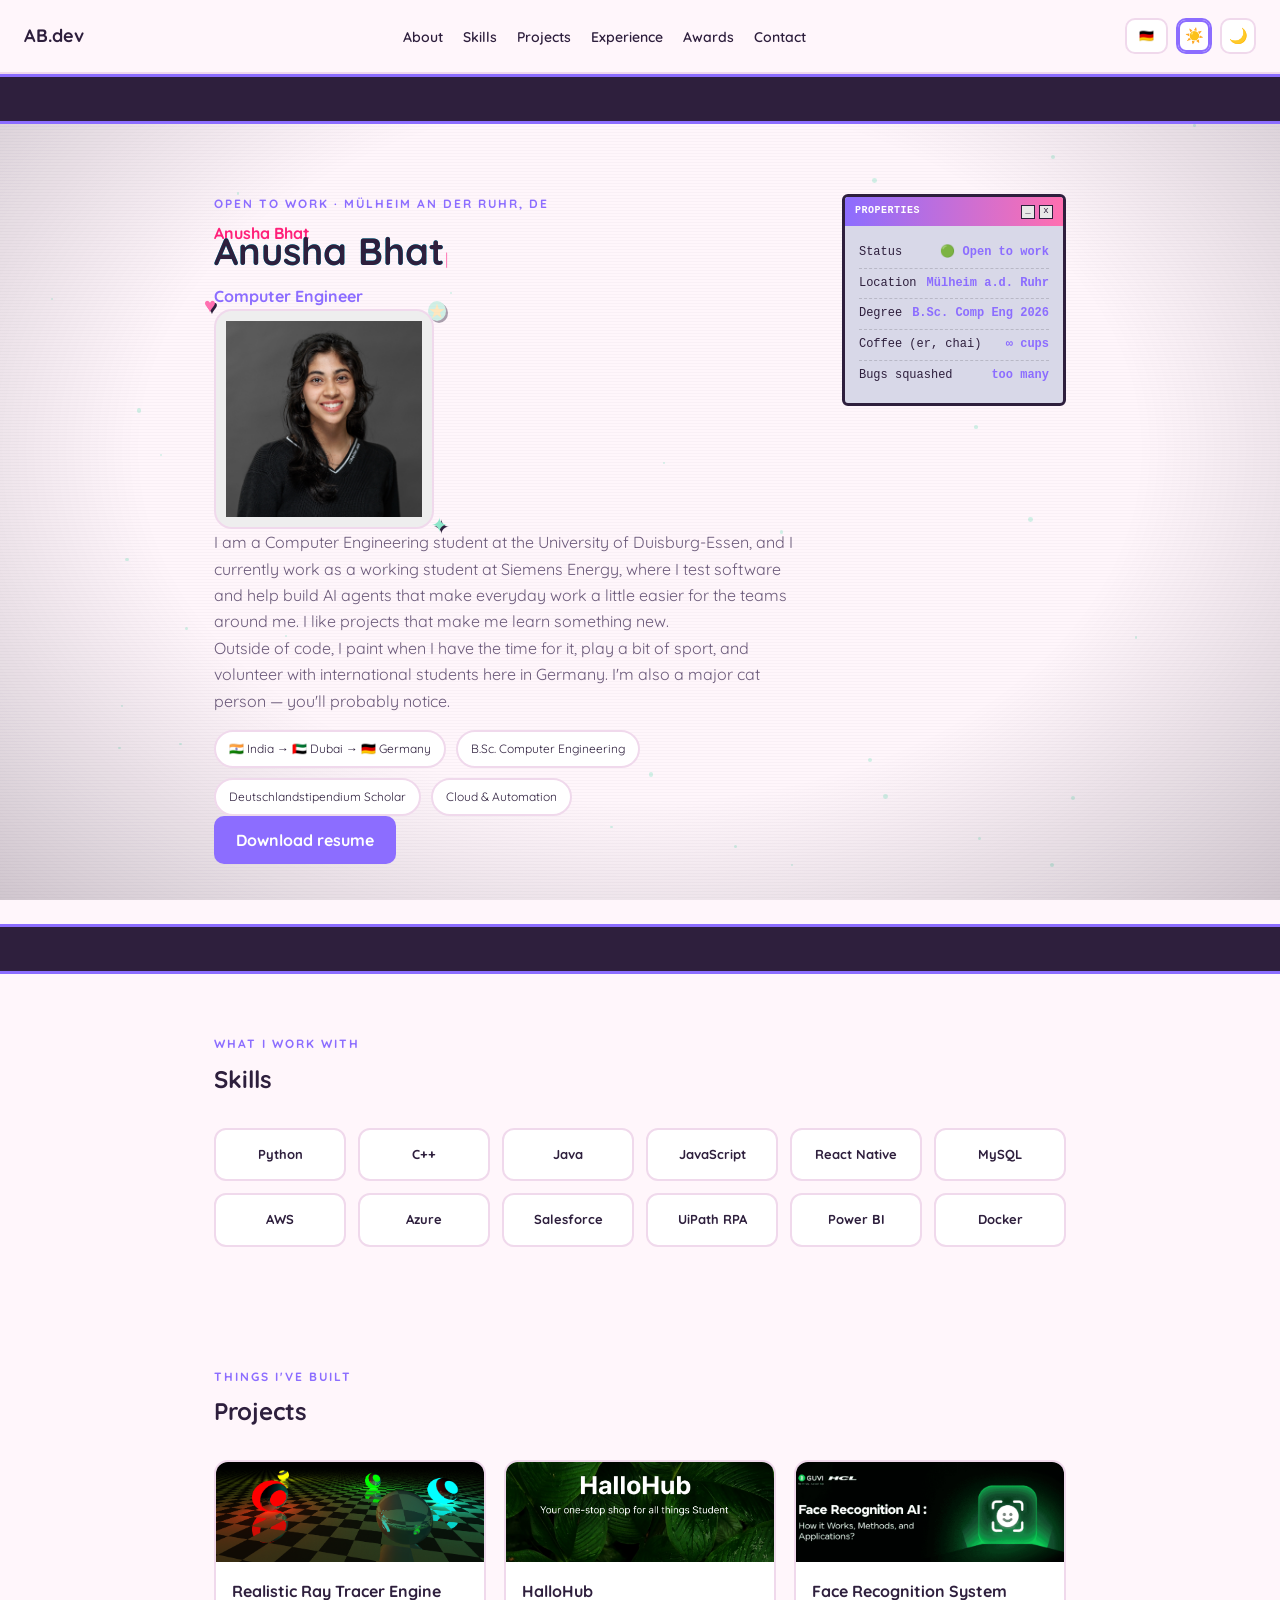
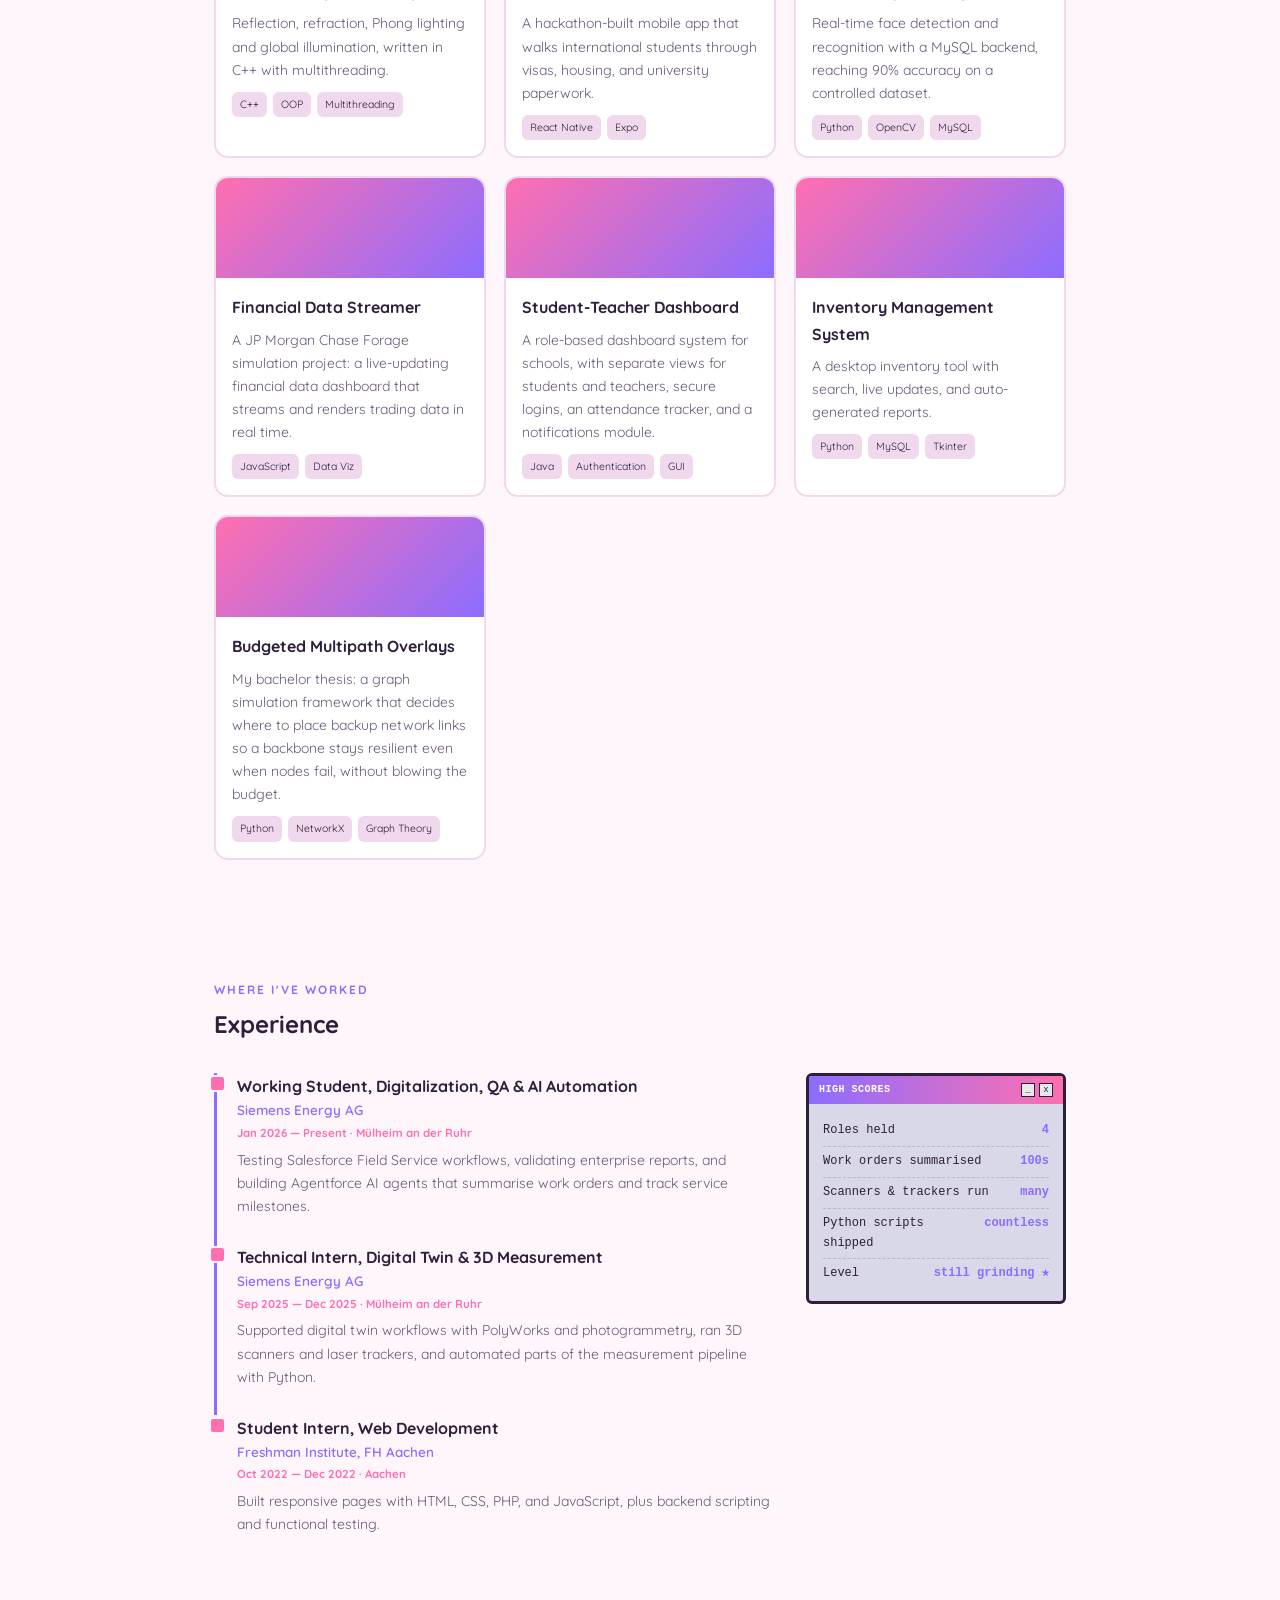
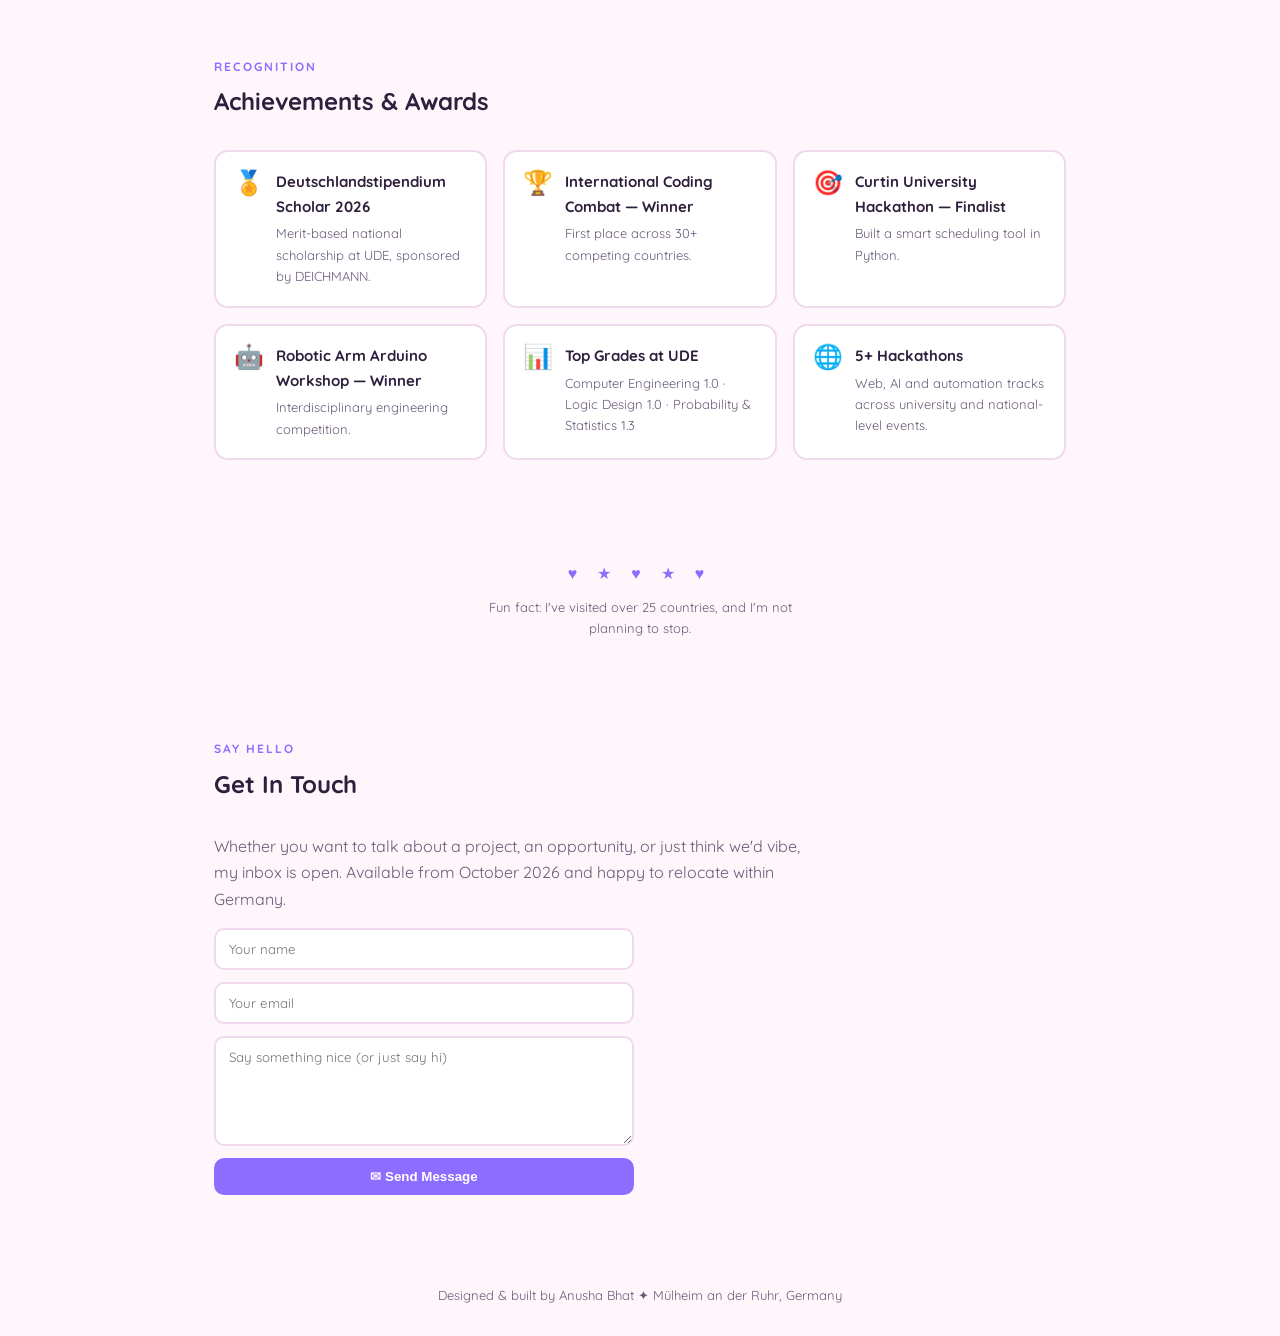
==== index.html @ a60119d1 "added motion effects" ====
<!DOCTYPE html>
<html lang="en">
<head>
<meta charset="UTF-8">
<meta name="viewport" content="width=device-width, initial-scale=1.0">
<title>Anusha Bhat — Computer Engineer</title>
<link href="https://fonts.googleapis.com/css2?family=Quicksand:wght@400;500;600;700&display=swap" rel="stylesheet">
<link rel="stylesheet" href="style.css">
</head>
<body>

<div class="stars-bg" id="starsBg" aria-hidden="true"></div>
<div class="scanlines" aria-hidden="true"></div>
<div class="crt-vignette" aria-hidden="true"></div>

<header>
  <div class="brand">AB.dev</div>
  <nav>
    <ul>
      <li><a href="#about" data-en="About" data-de="Über mich">About</a></li>
      <li><a href="#skills" data-en="Skills" data-de="Fähigkeiten">Skills</a></li>
      <li><a href="#projects" data-en="Projects" data-de="Projekte">Projects</a></li>
      <li><a href="#experience" data-en="Experience" data-de="Erfahrung">Experience</a></li>
      <li><a href="#recognition" data-en="Awards" data-de="Auszeichnungen">Awards</a></li>
      <li><a href="#contact" data-en="Contact" data-de="Kontakt">Contact</a></li>
    </ul>
  </nav>
  <div class="controls">
    <button class="icon-btn lang-btn" id="langToggle" aria-label="Switch to German" title="Switch to German">🇩🇪</button>
    <button class="icon-btn" id="lightToggle" aria-label="Light mode" title="Light mode">☀️</button>
    <button class="icon-btn" id="darkToggle" aria-label="Dark mode" title="Dark mode">🌙</button>
  </div>
</header>

<div class="marquee-wrap" aria-hidden="true">
  <div class="marquee-track">
    <span>★</span>PYTHON<span>★</span>C++<span>★</span>JAVA<span>★</span>REACT NATIVE<span>★</span>SALESFORCE AGENTFORCE<span>★</span>OPEN TO WORK OCT 2026<span>★</span>AWS<span>★</span>AZURE<span>★</span>PHP<span>★</span>MYSQL<span>★</span>DOCKER<span>★</span>UIPATH RPA<span>★</span>POWER BI<span>★</span>GRAPH THEORY<span>★</span>
    <span>★</span>PYTHON<span>★</span>C++<span>★</span>JAVA<span>★</span>REACT NATIVE<span>★</span>SALESFORCE AGENTFORCE<span>★</span>OPEN TO WORK OCT 2026<span>★</span>AWS<span>★</span>AZURE<span>★</span>PHP<span>★</span>MYSQL<span>★</span>DOCKER<span>★</span>UIPATH RPA<span>★</span>POWER BI<span>★</span>GRAPH THEORY<span>★</span>
  </div>
</div>

<section class="hero" id="about">
  <div class="about-row">
  <div>
  <div class="eyebrow" data-en="OPEN TO WORK · MÜLHEIM AN DER RUHR, DE" data-de="OFFEN FÜR ARBEIT · MÜLHEIM AN DER RUHR, DE">OPEN TO WORK · MÜLHEIM AN DER RUHR, DE</div>
  <h1 class="sparkle glitch" id="heroName" data-text=""></h1><span class="type-cursor" id="typeCursor">|</span>
  <div class="role" data-en="Computer Engineer" data-de="Informatikingenieurin">Computer Engineer</div>
  <div style="position:relative; display:inline-block;">
    <span class="pix-sprite heart" style="top:-14px; left:-10px; animation-delay:.2s;">♥</span>
    <span class="pix-sprite star" style="top:-8px; right:-12px; animation-delay:.9s;">★</span>
    <span class="pix-sprite mint" style="bottom:-6px; right:-14px; animation-delay:1.6s;">✦</span>
    <div class="photo-frame" id="photoFrame">
      <img src="images/photo.jpg" alt="Anusha Bhat" onerror="this.parentElement.textContent='[ photo goes here ]'">
    </div>
  </div>
  <p data-en="I am a Computer Engineering student at the University of Duisburg-Essen, and I currently work as a working student at Siemens Energy, where I test software and help build AI agents that make everyday work a little easier for the teams around me. I like projects that make me learn something new." data-de="Ich studiere Informatik an der Universität Duisburg-Essen und arbeite derzeit als Werkstudentin bei Siemens Energy, wo ich Software teste und KI-Agenten mitentwickle, die den Arbeitsalltag meiner Teams erleichtern. Ich mag Projekte, bei denen ich etwas Neues lerne.">
    I am a Computer Engineering student at the University of Duisburg-Essen, and I currently work
    as a working student at Siemens Energy, where I test software and help build AI agents that
    make everyday work a little easier for the teams around me. I like projects that make me learn
    something new.
  </p>
  <p data-en="Outside of code, I paint when I have the time for it, play a bit of sport, and volunteer with international students here in Germany. I'm also a major cat person — you'll probably notice." data-de="Neben dem Programmieren male ich, wenn ich Zeit dafür habe, treibe ein bisschen Sport und engagiere mich für internationale Studierende hier in Deutschland. Außerdem bin ich ein großer Katzenmensch — das wird man merken.">
    Outside of code, I paint when I have the time for it, play a bit of sport, and volunteer with
    international students here in Germany. I'm also a major cat person — you'll probably notice.
  </p>
  <div class="chip-row">
    <span class="chip">🇮🇳 India → 🇦🇪 Dubai → 🇩🇪 Germany</span>
    <span class="chip">B.Sc. Computer Engineering</span>
    <span class="chip">Deutschlandstipendium Scholar</span>
    <span class="chip">Cloud & Automation</span>
  </div>
  <a class="btn" href="resume.pdf" download data-en="Download resume" data-de="Lebenslauf herunterladen">Download resume</a>
  </div>
  <div class="win98-widget">
    <div class="win98-bar"><span class="win98-title">PROPERTIES</span><span class="win98-btns"><span>_</span><span>x</span></span></div>
    <div class="win98-widget-body">
      <div class="wrow"><span>Status</span><span class="wval">🟢 Open to work</span></div>
      <div class="wrow"><span>Location</span><span class="wval">Mülheim a.d. Ruhr</span></div>
      <div class="wrow"><span>Degree</span><span class="wval">B.Sc. Comp Eng 2026</span></div>
      <div class="wrow"><span>Coffee (er, chai)</span><span class="wval">∞ cups</span></div>
      <div class="wrow"><span>Bugs squashed</span><span class="wval">too many</span></div>
    </div>
  </div>
  </div>
</section>

<div class="marquee-wrap" aria-hidden="true">
  <div class="marquee-track" style="animation-duration:20s;">
    <span>♥</span>DUISBURG-ESSEN<span>♥</span>SIEMENS ENERGY<span>♥</span>DEUTSCHLANDSTIPENDIUM<span>♥</span>HACKATHON FINALIST x5<span>♥</span>LOVE DESIGNING<span>♥</span>WORKING ON MY NEXT PORTFOLIO<span>♥</span>VERSION 8 IN TWO MONTHS<span>♥</span>
    <span>♥</span>DUISBURG-ESSEN<span>♥</span>SIEMENS ENERGY<span>♥</span>DEUTSCHLANDSTIPENDIUM<span>♥</span>HACKATHON FINALIST x5<span>♥</span>LOVE DESIGNING<span>♥</span>WORKING ON MY NEXT PORTFOLIO<span>♥</span>VERSION 8 IN TWO MONTHS<span>♥</span>
  </div>
</div>

<section id="skills">
  <div class="section-head">
    <div class="eyebrow" data-en="WHAT I WORK WITH" data-de="WOMIT ICH ARBEITE">WHAT I WORK WITH</div>
    <h2 data-en="Skills" data-de="Fähigkeiten">Skills</h2>
  </div>
  <div class="skills-grid">
    <div class="skill-card">Python</div>
    <div class="skill-card">C++</div>
    <div class="skill-card">Java</div>
    <div class="skill-card">JavaScript</div>
    <div class="skill-card">React Native</div>
    <div class="skill-card">MySQL</div>
    <div class="skill-card">AWS</div>
    <div class="skill-card">Azure</div>
    <div class="skill-card">Salesforce</div>
    <div class="skill-card">UiPath RPA</div>
    <div class="skill-card">Power BI</div>
    <div class="skill-card">Docker</div>
  </div>
</section>

<section id="projects">
  <div class="section-head">
    <div class="eyebrow" data-en="THINGS I'VE BUILT" data-de="WAS ICH GEBAUT HABE">THINGS I'VE BUILT</div>
    <h2 data-en="Projects" data-de="Projekte">Projects</h2>
  </div>
  <div class="project-grid">

    <div class="project-card">
      <div class="project-thumb">
        <img src="images/projects/ray-tracer.jpg" alt="Realistic Ray Tracer Engine" style="width:100%;height:100%;object-fit:cover;" onerror="this.remove()">
      </div>
      <div class="project-body">
        <h3>Realistic Ray Tracer Engine</h3>
        <p data-en="Reflection, refraction, Phong lighting and global illumination, written in C++ with multithreading." data-de="Reflexion, Brechung, Phong-Beleuchtung und globale Beleuchtung, geschrieben in C++ mit Multithreading.">Reflection, refraction, Phong lighting and global illumination, written in C++ with multithreading.</p>
        <div class="tag-row"><span class="tag">C++</span><span class="tag">OOP</span><span class="tag">Multithreading</span></div>
      </div>
    </div>

    <div class="project-card">
      <div class="project-thumb">
        <img src="images/projects/hallohub.jpg" alt="HalloHub" style="width:100%;height:100%;object-fit:cover;" onerror="this.remove()">
      </div>
      <div class="project-body">
        <h3>HalloHub</h3>
        <p data-en="A hackathon-built mobile app that walks international students through visas, housing, and university paperwork." data-de="Eine auf einem Hackathon entwickelte App, die internationale Studierende durch Visum, Wohnungssuche und Uni-Papierkram führt.">A hackathon-built mobile app that walks international students through visas, housing, and university paperwork.</p>
        <div class="tag-row"><span class="tag">React Native</span><span class="tag">Expo</span></div>
      </div>
    </div>

    <div class="project-card">
      <div class="project-thumb">
        <img src="images/projects/face-recognition.jpg" alt="Face Recognition System" style="width:100%;height:100%;object-fit:cover;" onerror="this.remove()">
      </div>
      <div class="project-body">
        <h3>Face Recognition System</h3>
        <p data-en="Real-time face detection and recognition with a MySQL backend, reaching 90% accuracy on a controlled dataset." data-de="Echtzeit-Gesichtserkennung mit MySQL-Backend, die auf einem kontrollierten Datensatz 90% Genauigkeit erreicht.">Real-time face detection and recognition with a MySQL backend, reaching 90% accuracy on a controlled dataset.</p>
        <div class="tag-row"><span class="tag">Python</span><span class="tag">OpenCV</span><span class="tag">MySQL</span></div>
      </div>
    </div>

    <div class="project-card">
      <div class="project-thumb">
        <img src="images/projects/financial-data-streamer.jpg" alt="Financial Data Streamer" style="width:100%;height:100%;object-fit:cover;" onerror="this.remove()">
      </div>
      <div class="project-body">
        <h3>Financial Data Streamer</h3>
        <p data-en="A JP Morgan Chase Forage simulation project: a live-updating financial data dashboard that streams and renders trading data in real time." data-de="Ein JP-Morgan-Chase-Forage-Simulationsprojekt: ein live aktualisiertes Finanzdaten-Dashboard, das Handelsdaten in Echtzeit streamt und darstellt.">A JP Morgan Chase Forage simulation project: a live-updating financial data dashboard that streams and renders trading data in real time.</p>
        <div class="tag-row"><span class="tag">JavaScript</span><span class="tag">Data Viz</span></div>
      </div>
    </div>

    <div class="project-card">
      <div class="project-thumb">
        <img src="images/projects/student-teacher-dashboard.jpg" alt="Student-Teacher Dashboard" style="width:100%;height:100%;object-fit:cover;" onerror="this.remove()">
      </div>
      <div class="project-body">
        <h3>Student-Teacher Dashboard</h3>
        <p data-en="A role-based dashboard system for schools, with separate views for students and teachers, secure logins, an attendance tracker, and a notifications module." data-de="Ein rollenbasiertes Dashboard-System für Schulen mit getrennten Ansichten für Schüler und Lehrer, sicheren Logins, Anwesenheitsverfolgung und Benachrichtigungsmodul.">A role-based dashboard system for schools, with separate views for students and teachers, secure logins, an attendance tracker, and a notifications module.</p>
        <div class="tag-row"><span class="tag">Java</span><span class="tag">Authentication</span><span class="tag">GUI</span></div>
      </div>
    </div>

    <div class="project-card">
      <div class="project-thumb">
        <img src="images/projects/inventory-management.jpg" alt="Inventory Management System" style="width:100%;height:100%;object-fit:cover;" onerror="this.remove()">
      </div>
      <div class="project-body">
        <h3>Inventory Management System</h3>
        <p data-en="A desktop inventory tool with search, live updates, and auto-generated reports." data-de="Ein Desktop-Inventartool mit Suche, Live-Updates und automatisch generierten Berichten.">A desktop inventory tool with search, live updates, and auto-generated reports.</p>
        <div class="tag-row"><span class="tag">Python</span><span class="tag">MySQL</span><span class="tag">Tkinter</span></div>
      </div>
    </div>

    <div class="project-card">
      <div class="project-thumb">
        <img src="images/projects/multipath-overlays.jpg" alt="Budgeted Multipath Overlays" style="width:100%;height:100%;object-fit:cover;" onerror="this.remove()">
      </div>
      <div class="project-body">
        <h3>Budgeted Multipath Overlays</h3>
        <p data-en="My bachelor thesis: a graph simulation framework that decides where to place backup network links so a backbone stays resilient even when nodes fail, without blowing the budget." data-de="Meine Bachelorarbeit: ein Graph-Simulationsframework, das entscheidet, wo Backup-Netzwerkverbindungen platziert werden, damit ein Backbone auch bei Knotenausfällen belastbar bleibt, ohne das Budget zu sprengen.">My bachelor thesis: a graph simulation framework that decides where to place backup network links so a backbone stays resilient even when nodes fail, without blowing the budget.</p>
        <div class="tag-row"><span class="tag">Python</span><span class="tag">NetworkX</span><span class="tag">Graph Theory</span></div>
      </div>
    </div>

  </div>
</section>

<section id="experience">
  <div class="section-head">
    <div class="eyebrow" data-en="WHERE I'VE WORKED" data-de="WO ICH GEARBEITET HABE">WHERE I'VE WORKED</div>
    <h2 data-en="Experience" data-de="Erfahrung">Experience</h2>
  </div>
  <div class="experience-row">
  <div class="timeline">
    <div class="tl-item">
      <div class="tl-role" data-en="Working Student, Digitalization, QA & AI Automation" data-de="Werkstudentin, Digitalisierung, QA & KI-Automatisierung">Working Student, Digitalization, QA & AI Automation</div>
      <div class="tl-org">Siemens Energy AG</div>
      <span class="tl-date" data-en="Jan 2026 — Present · Mülheim an der Ruhr" data-de="Jan 2026 — heute · Mülheim an der Ruhr">Jan 2026 — Present · Mülheim an der Ruhr</span>
      <p class="tl-desc" data-en="Testing Salesforce Field Service workflows, validating enterprise reports, and building Agentforce AI agents that summarise work orders and track service milestones." data-de="Testen von Salesforce-Field-Service-Workflows, Prüfen von Unternehmensberichten und Entwicklung von Agentforce-KI-Agenten, die Arbeitsaufträge zusammenfassen und Servicemeilensteine verfolgen.">Testing Salesforce Field Service workflows, validating enterprise reports, and building Agentforce AI agents that summarise work orders and track service milestones.</p>
    </div>
    <div class="tl-item">
      <div class="tl-role" data-en="Technical Intern, Digital Twin & 3D Measurement" data-de="Technische Praktikantin, Digital Twin & 3D-Messtechnik">Technical Intern, Digital Twin & 3D Measurement</div>
      <div class="tl-org">Siemens Energy AG</div>
      <span class="tl-date" data-en="Sep 2025 — Dec 2025 · Mülheim an der Ruhr" data-de="Sep 2025 — Dez 2025 · Mülheim an der Ruhr">Sep 2025 — Dec 2025 · Mülheim an der Ruhr</span>
      <p class="tl-desc" data-en="Supported digital twin workflows with PolyWorks and photogrammetry, ran 3D scanners and laser trackers, and automated parts of the measurement pipeline with Python." data-de="Unterstützung von Digital-Twin-Workflows mit PolyWorks und Photogrammetrie, Bedienung von 3D-Scannern und Lasertrackern und Automatisierung von Teilen der Messpipeline mit Python.">Supported digital twin workflows with PolyWorks and photogrammetry, ran 3D scanners and laser trackers, and automated parts of the measurement pipeline with Python.</p>
    </div>
    <div class="tl-item">
      <div class="tl-role" data-en="Student Intern, Web Development" data-de="Praktikantin, Webentwicklung">Student Intern, Web Development</div>
      <div class="tl-org">Freshman Institute, FH Aachen</div>
      <span class="tl-date" data-en="Oct 2022 — Dec 2022 · Aachen" data-de="Okt 2022 — Dez 2022 · Aachen">Oct 2022 — Dec 2022 · Aachen</span>
      <p class="tl-desc" data-en="Built responsive pages with HTML, CSS, PHP, and JavaScript, plus backend scripting and functional testing." data-de="Responsive Seiten mit HTML, CSS, PHP und JavaScript gebaut, dazu Backend-Skripting und funktionale Tests.">Built responsive pages with HTML, CSS, PHP, and JavaScript, plus backend scripting and functional testing.</p>
    </div>
  </div>
  <div class="win98-widget">
    <div class="win98-bar"><span class="win98-title">HIGH SCORES</span><span class="win98-btns"><span>_</span><span>x</span></span></div>
    <div class="win98-widget-body">
      <div class="wrow"><span>Roles held</span><span class="wval">4</span></div>
      <div class="wrow"><span>Work orders summarised</span><span class="wval">100s</span></div>
      <div class="wrow"><span>Scanners &amp; trackers run</span><span class="wval">many</span></div>
      <div class="wrow"><span>Python scripts shipped</span><span class="wval">countless</span></div>
      <div class="wrow"><span>Level</span><span class="wval">still grinding ★</span></div>
    </div>
  </div>
  </div>
</section>

<section id="recognition">
  <div class="section-head">
    <div class="eyebrow" data-en="RECOGNITION" data-de="AUSZEICHNUNGEN">RECOGNITION</div>
    <h2 data-en="Achievements &amp; Awards" data-de="Erfolge &amp; Auszeichnungen">Achievements &amp; Awards</h2>
  </div>
  <div class="awards-grid">
    <div class="award-card">
      <div class="award-icon">🏅</div>
      <div>
        <div class="award-title" data-en="Deutschlandstipendium Scholar 2026" data-de="Deutschlandstipendium-Stipendiatin 2026">Deutschlandstipendium Scholar 2026</div>
        <div class="award-desc" data-en="Merit-based national scholarship at UDE, sponsored by DEICHMANN." data-de="Leistungsstipendium an der UDE, gefördert von DEICHMANN.">Merit-based national scholarship at UDE, sponsored by DEICHMANN.</div>
      </div>
    </div>
    <div class="award-card">
      <div class="award-icon">🏆</div>
      <div>
        <div class="award-title" data-en="International Coding Combat — Winner" data-de="International Coding Combat — Siegerin">International Coding Combat — Winner</div>
        <div class="award-desc" data-en="First place across 30+ competing countries." data-de="Erster Platz unter mehr als 30 teilnehmenden Ländern.">First place across 30+ competing countries.</div>
      </div>
    </div>
    <div class="award-card">
      <div class="award-icon">🎯</div>
      <div>
        <div class="award-title" data-en="Curtin University Hackathon — Finalist" data-de="Curtin University Hackathon — Finalistin">Curtin University Hackathon — Finalist</div>
        <div class="award-desc" data-en="Built a smart scheduling tool in Python." data-de="Ein intelligentes Terminplanungstool in Python entwickelt.">Built a smart scheduling tool in Python.</div>
      </div>
    </div>
    <div class="award-card">
      <div class="award-icon">🤖</div>
      <div>
        <div class="award-title" data-en="Robotic Arm Arduino Workshop — Winner" data-de="Robotic-Arm-Arduino-Workshop — Siegerin">Robotic Arm Arduino Workshop — Winner</div>
        <div class="award-desc" data-en="Interdisciplinary engineering competition." data-de="Interdisziplinärer Ingenieurwettbewerb.">Interdisciplinary engineering competition.</div>
      </div>
    </div>
    <div class="award-card">
      <div class="award-icon">📊</div>
      <div>
        <div class="award-title" data-en="Top Grades at UDE" data-de="Bestnoten an der UDE">Top Grades at UDE</div>
        <div class="award-desc" data-en="Computer Engineering 1.0 · Logic Design 1.0 · Probability &amp; Statistics 1.3" data-de="Technische Informatik 1,0 · Logik-Design 1,0 · Wahrscheinlichkeit &amp; Statistik 1,3">Computer Engineering 1.0 · Logic Design 1.0 · Probability &amp; Statistics 1.3</div>
      </div>
    </div>
    <div class="award-card">
      <div class="award-icon">🌐</div>
      <div>
        <div class="award-title" data-en="5+ Hackathons" data-de="5+ Hackathons">5+ Hackathons</div>
        <div class="award-desc" data-en="Web, AI and automation tracks across university and national-level events." data-de="Web-, KI- und Automatisierungs-Tracks bei Uni- und landesweiten Events.">Web, AI and automation tracks across university and national-level events.</div>
      </div>
    </div>
  </div>
</section>

<div class="fun-fact-row">
  <div class="stars-line">♥ ★ ♥ ★ ♥</div>
  <p data-en="Fun fact: I've visited over 25 countries, and I'm not planning to stop." data-de="Übrigens: Ich habe schon über 25 Länder besucht, und das ist noch nicht das Ende.">Fun fact: I've visited over 25 countries, and I'm not planning to stop.</p>
</div>

<section id="contact">
  <div class="section-head">
    <div class="eyebrow" data-en="SAY HELLO" data-de="SAG HALLO">SAY HELLO</div>
    <h2 data-en="Get In Touch" data-de="Kontaktiere mich">Get In Touch</h2>
  </div>
  <p style="color:var(--text-soft); margin-bottom:16px; max-width:60ch;" data-en="Whether you want to talk about a project, an opportunity, or just think we'd vibe, my inbox is open. Available from October 2026 and happy to relocate within Germany." data-de="Ob du über ein Projekt, eine Möglichkeit sprechen willst, oder einfach denkst, wir würden gut zusammenpassen, mein Postfach steht offen. Verfügbar ab Oktober 2026 und gerne umzugsbereit innerhalb Deutschlands.">
    Whether you want to talk about a project, an opportunity, or just think we'd vibe, my inbox is open.
    Available from October 2026 and happy to relocate within Germany.
  </p>
  <form action="https://formspree.io/f/maqgaqjp" method="POST">
    <input type="text" name="name" id="nameInput" placeholder="Your name" required>
    <input type="email" name="email" id="emailInput" placeholder="Your email" required>
    <textarea name="message" id="messageInput" placeholder="Say something nice (or just say hi)" required></textarea>
    <button class="btn" type="submit" style="border:none; cursor:pointer;" data-en="✉ Send Message" data-de="✉ Nachricht senden">✉ Send Message</button>
  </form>
</section>

<footer data-en="Designed &amp; built by Anusha Bhat ✦ Mülheim an der Ruhr, Germany" data-de="Gestaltet &amp; entwickelt von Anusha Bhat ✦ Mülheim an der Ruhr, Deutschland">Designed &amp; built by Anusha Bhat ✦ Mülheim an der Ruhr, Germany</footer>

<script src="script.js"></script>
</body>
</html>
---- style.css ----
:root{
  --bg:#fff6fb;
  --card:#ffffff;
  --ink:#2e1f3d;
  --text-soft:#6b5a7a;
  --accent:#ff6fb0;
  --accent2:#8c6dff;
  --border:#f0d9ec;
}
[data-theme="dark"]{
  --bg:#1b1230;
  --card:#241a3a;
  --ink:#f4ecff;
  --text-soft:#c9b8e0;
  --accent:#ff6fb0;
  --accent2:#c9aeff;
  --border:#3a2a55;
}
*{margin:0;padding:0;box-sizing:border-box;}
html{ scroll-behavior:smooth; }
body{
  font-family:'Quicksand', Arial, sans-serif;
  background:var(--bg);
  color:var(--ink);
  line-height:1.65;
  transition:background .25s ease, color .25s ease;
}
header{
  position:sticky; top:0; background:var(--bg);
  padding:18px 24px;
  border-bottom:2px solid var(--border);
  display:flex;
  justify-content:space-between;
  align-items:center;
  z-index:10;
}
.brand{ font-weight:700; font-size:18px; }
nav ul{ display:flex; gap:20px; list-style:none; }
nav a{ color:var(--ink); text-decoration:none; font-weight:600; font-size:14px; }
nav a:hover{ color:var(--accent2); }

.controls{ display:flex; gap:8px; }
.icon-btn{
  width:36px; height:36px; border-radius:10px; border:2px solid var(--border);
  background:var(--card); cursor:pointer; display:flex; align-items:center; justify-content:center;
  font-size:15px;
}
.icon-btn.active{ border-color:var(--accent2); box-shadow:0 0 0 2px var(--accent2) inset; }
.lang-btn{ width:auto; padding:0 12px; font-weight:700; font-size:12px; }

section{ max-width:900px; margin:0 auto; padding:60px 24px; }
.section-head{ margin-bottom:28px; }
.section-head h2{ font-size:24px; }
.eyebrow{ font-size:12px; letter-spacing:2px; color:var(--accent2); font-weight:700; margin-bottom:6px; }

.hero{ padding-top:70px; display:flex; flex-direction:column; align-items:flex-start; gap:16px; }
.hero h1{ font-size:38px; }
.hero .role{ color:var(--accent2); font-weight:700; }
.hero p{ max-width:60ch; color:var(--text-soft); font-size:16px; }

.photo-frame{
  width:220px; height:220px; border-radius:18px;
  border:2px solid var(--border); overflow:hidden;
  background:#eee;
  display:flex; align-items:center; justify-content:center;
  font-size:13px; color:#888; text-align:center; padding:10px;
}
.photo-frame img{ width:100%; height:100%; object-fit:cover; }

.btn{
  display:inline-block; padding:11px 22px; background:var(--accent2); color:#fff;
  border-radius:10px; font-weight:700; text-decoration:none;
}
.btn:hover{ background:var(--accent); }

.chip-row{ display:flex; flex-wrap:wrap; gap:10px; margin-top:16px; }
.chip{ font-size:12px; padding:7px 13px; border-radius:20px; border:2px solid var(--border); background:var(--card); }

.skills-grid{ display:grid; grid-template-columns:repeat(auto-fit,minmax(120px,1fr)); gap:12px; }
.skill-card{
  background:var(--card); border:2px solid var(--border); border-radius:12px;
  padding:14px; text-align:center; font-weight:700; font-size:13px;
}

.project-grid{ display:grid; grid-template-columns:repeat(auto-fit,minmax(260px,1fr)); gap:18px; }
.project-card{
  background:var(--card); border:2px solid var(--border); border-radius:14px; overflow:hidden;
}
.project-thumb{ height:100px; background:linear-gradient(135deg,var(--accent),var(--accent2)); }
.project-body{ padding:16px; }
.project-body h3{ font-size:16px; margin-bottom:8px; }
.project-body p{ font-size:14px; color:var(--text-soft); margin-bottom:10px; }
.tag-row{ display:flex; flex-wrap:wrap; gap:6px; }
.tag{ font-size:10.5px; padding:4px 8px; border-radius:6px; background:var(--border); }

.timeline{ max-width:70ch; }
.tl-item{ padding-bottom:26px; border-left:3px solid var(--accent2); padding-left:20px; position:relative; }
.tl-item:last-child{ border-left:3px solid transparent; padding-bottom:0; }
.tl-item::before{
  content:""; position:absolute; left:-8px; top:2px; width:13px; height:13px;
  background:var(--accent); border-radius:4px; border:2px solid var(--bg);
}
.tl-role{ font-weight:700; }
.tl-org{ color:var(--accent2); font-weight:600; font-size:13.5px; }
.tl-date{ font-size:11.5px; color:var(--accent); font-weight:700; margin:2px 0 6px; display:block; }
.tl-desc{ color:var(--text-soft); font-size:14px; }

form{ display:flex; flex-direction:column; gap:12px; max-width:420px; }
input, textarea{
  font-family:'Quicksand'; padding:11px 13px; border-radius:10px; border:2px solid var(--border);
  background:var(--card); color:var(--ink);
}
textarea{ min-height:110px; resize:vertical; }

footer{ text-align:center; padding:30px; color:var(--text-soft); font-size:13px; }

.awards-grid{ display:grid; grid-template-columns:repeat(auto-fit,minmax(250px,1fr)); gap:16px; }
.award-card{
  background:var(--card); border:2px solid var(--border); border-radius:14px; padding:18px;
  display:flex; gap:12px; align-items:flex-start;
}
.award-icon{ font-size:24px; line-height:1; }
.award-title{ font-weight:700; font-size:15px; margin-bottom:4px; }
.award-desc{ font-size:13px; color:var(--text-soft); }

/* marquee ticker */
.marquee-wrap{
  background:var(--ink); border-top:3px solid var(--accent2); border-bottom:3px solid var(--accent2);
  overflow:hidden; white-space:nowrap; padding:9px 0;
}
.marquee-track{
  display:inline-block; padding-left:100%;
  animation:marquee 24s linear infinite;
  font-weight:700; font-size:13px; letter-spacing:1px; color:#8be6c9;
}
.marquee-track span{ color:#ffd166; margin:0 10px; }
@keyframes marquee{ 0%{ transform:translateX(0);} 100%{ transform:translateX(-100%);} }

/* Win98-style widget for stats */
.win98-widget{
  background:#d8d8e8; border:3px solid var(--ink); border-radius:6px;
  overflow:hidden; font-family:monospace; width:100%; max-width:260px; flex-shrink:0;
}
[data-theme="dark"] .win98-widget{ background:#2a2140; }
.win98-bar{
  display:flex; align-items:center; justify-content:space-between; gap:10px;
  background:linear-gradient(90deg, var(--accent2), var(--accent));
  padding:6px 10px;
}
.win98-bar .win98-title{ font-size:10px; color:#fff; font-weight:700; letter-spacing:.5px; }
.win98-bar .win98-btns{ display:flex; gap:4px; }
.win98-bar .win98-btns span{
  width:14px; height:14px; background:#e8e8e8; border:1px solid var(--ink);
  font-size:9px; display:flex; align-items:center; justify-content:center;
}
.win98-widget-body{ padding:12px 14px; font-size:12px; color:var(--ink); }
[data-theme="dark"] .win98-widget-body{ color:#f4ecff; }
.win98-widget-body .wrow{ display:flex; justify-content:space-between; gap:10px; padding:5px 0; border-bottom:1px dashed rgba(0,0,0,.15); }
[data-theme="dark"] .win98-widget-body .wrow{ border-bottom:1px dashed rgba(255,255,255,.15); }
.win98-widget-body .wrow:last-child{ border-bottom:none; }
.win98-widget-body .wval{ font-weight:700; color:var(--accent2); }
[data-theme="dark"] .win98-widget-body .wval{ color:#ff9fce; }

.about-row, .experience-row{ display:grid; grid-template-columns:1fr auto; gap:30px; align-items:start; }
@media (max-width:800px){ .about-row, .experience-row{ grid-template-columns:1fr; } .win98-widget{ max-width:none; } }

/* fun-fact strip */
.fun-fact-row{ display:flex; flex-direction:column; align-items:center; gap:10px; padding:40px 24px; text-align:center; }
.fun-fact-row .stars-line{ font-size:16px; letter-spacing:8px; color:var(--accent2); }
.fun-fact-row p{ font-size:13px; color:var(--text-soft); max-width:44ch; }

/* ambient background layer */
.stars-bg{ position:fixed; inset:0; z-index:-2; pointer-events:none; overflow:hidden; }
.star{ position:absolute; border-radius:50%; background:#8be6c9; opacity:.4; animation:twinkle 3.4s ease-in-out infinite; }
[data-theme="dark"] .star{ background:#f4ecff; }
@keyframes twinkle{ 0%,100%{ opacity:.12; transform:scale(.7);} 50%{ opacity:.6; transform:scale(1.2);} }

.scanlines{
  position:fixed; inset:0; z-index:-1; pointer-events:none; opacity:.5; mix-blend-mode:multiply;
  background:repeating-linear-gradient(to bottom, rgba(46,31,61,0.05) 0px, rgba(46,31,61,0.05) 1px, transparent 1px, transparent 3px);
}
[data-theme="dark"] .scanlines{ background:repeating-linear-gradient(to bottom, rgba(244,236,255,0.05) 0px, rgba(244,236,255,0.05) 1px, transparent 1px, transparent 3px); mix-blend-mode:overlay; }

.crt-vignette{
  position:fixed; inset:0; z-index:-1; pointer-events:none;
  background:radial-gradient(ellipse at center, transparent 55%, rgba(20,10,30,.2) 100%);
  mix-blend-mode:multiply;
}

/* motion layer */
.type-cursor{ color:var(--accent); animation:cursor-blink 1s steps(1) infinite; }
@keyframes cursor-blink{ 50%{ opacity:0; } }

.sparkle{ position:relative; }
.sparkle::before{
  content:"✦"; position:absolute; top:-14px; right:-20px; font-size:16px; color:#8be6c9;
  animation:sparkle-spin 2.4s linear infinite;
}
@keyframes sparkle-spin{ 0%{ transform:rotate(0deg) scale(1);} 50%{ transform:rotate(180deg) scale(1.3);} 100%{ transform:rotate(360deg) scale(1);} }

.glitch{ position:relative; display:inline-block; }
.glitch::before, .glitch::after{
  content:attr(data-text); position:absolute; left:0; top:0; width:100%; height:100%; overflow:hidden;
}
.glitch::before{ color:#ff2079; z-index:-1; animation:glitch-a 3.2s infinite linear alternate-reverse; }
.glitch::after{ color:#00e8ff; z-index:-1; animation:glitch-b 2.6s infinite linear alternate-reverse; }
@keyframes glitch-a{
  0%{ clip-path:inset(0 0 85% 0); transform:translate(-3px,-1px);} 40%{ clip-path:inset(20% 0 60% 0); transform:translate(-2px,2px);}
  80%{ clip-path:inset(10% 0 70% 0); transform:translate(-3px,1px);} 100%{ clip-path:inset(45% 0 40% 0); transform:translate(3px,-1px);}
}
@keyframes glitch-b{
  0%{ clip-path:inset(70% 0 5% 0); transform:translate(3px,1px);} 50%{ clip-path:inset(40% 0 30% 0); transform:translate(2px,2px);}
  100%{ clip-path:inset(55% 0 25% 0); transform:translate(3px,-1px);}
}

.photo-frame{ transform-style:preserve-3d; will-change:transform; transition:transform .35s cubic-bezier(.34,1.56,.64,1); }

.pix-sprite{
  position:absolute; font-size:20px; line-height:1; pointer-events:none;
  filter:drop-shadow(2px 2px 0 var(--ink));
  animation:pix-float 3.6s ease-in-out infinite;
}
.pix-sprite.heart{ color:var(--accent); }
.pix-sprite.star{ color:#ffd166; }
.pix-sprite.mint{ color:#8be6c9; }
@keyframes pix-float{ 0%,100%{ transform:translateY(0) rotate(0deg);} 50%{ transform:translateY(-10px) rotate(8deg);} }
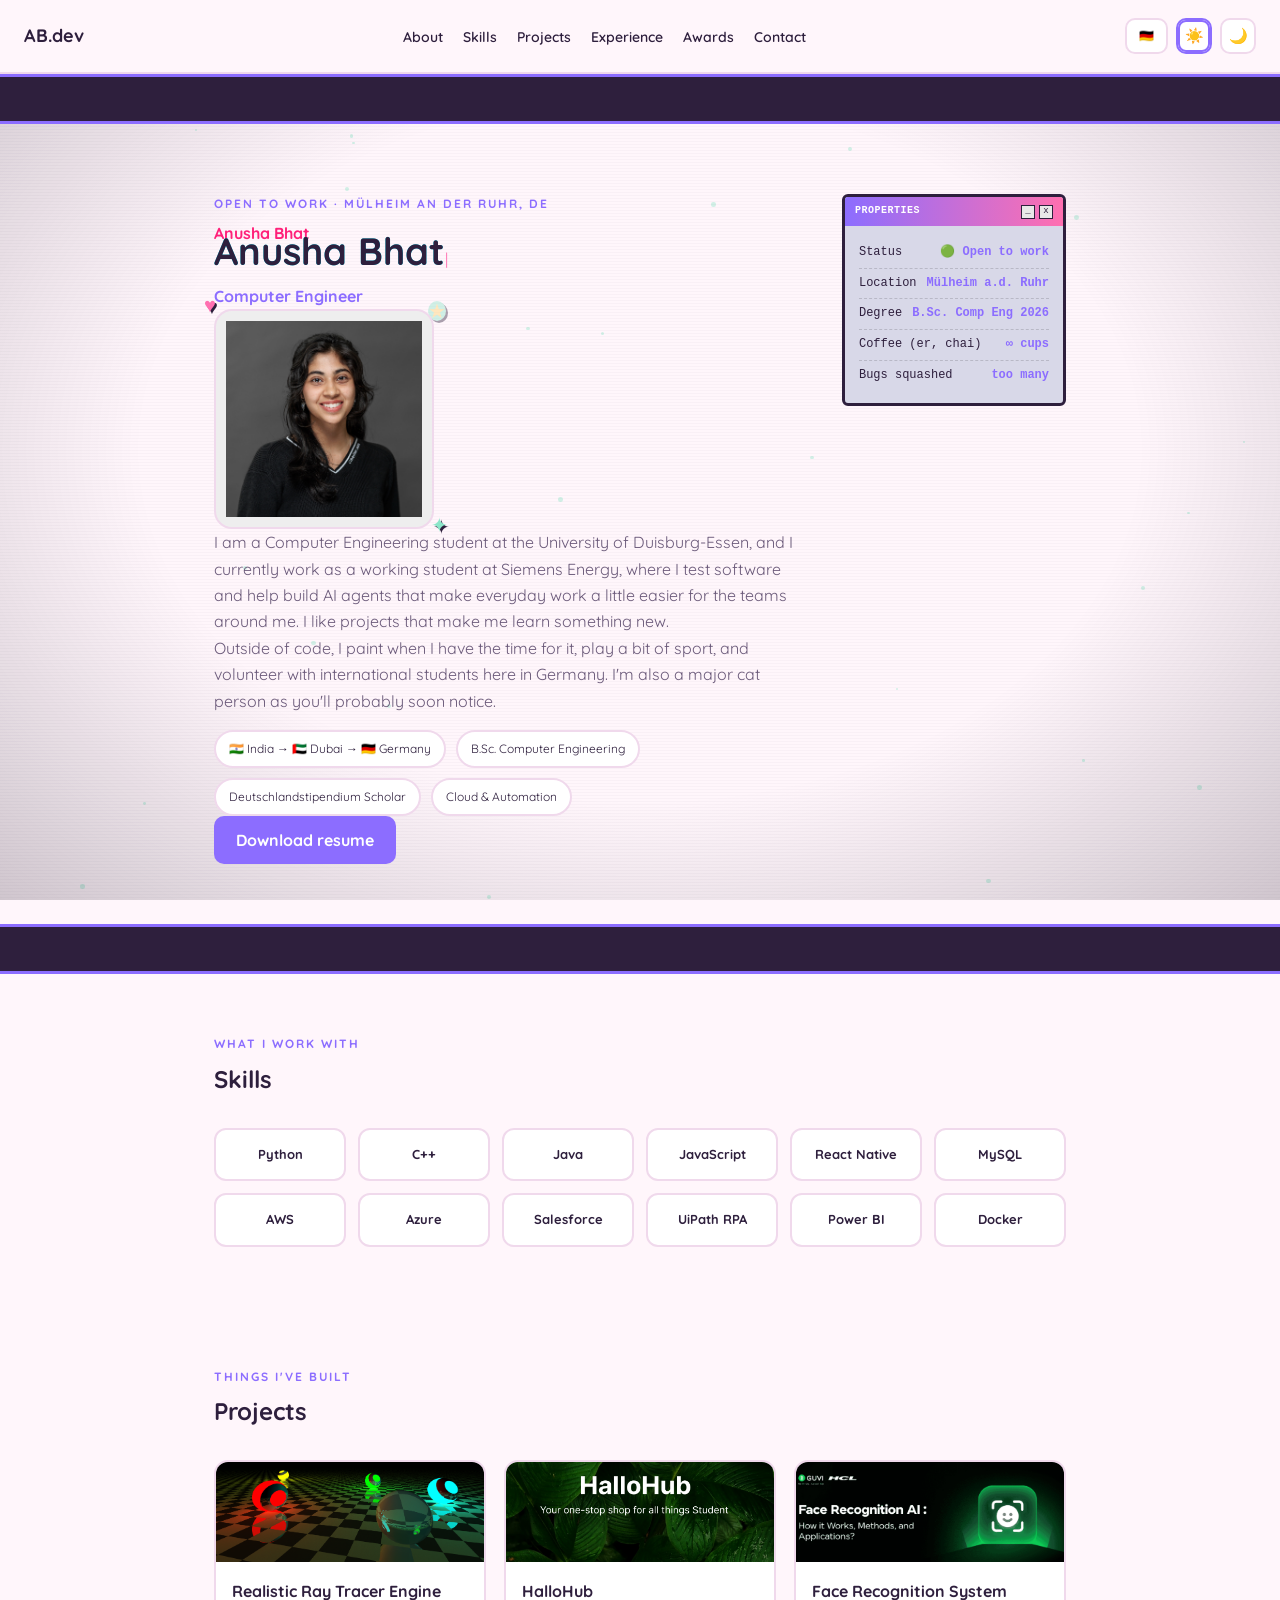
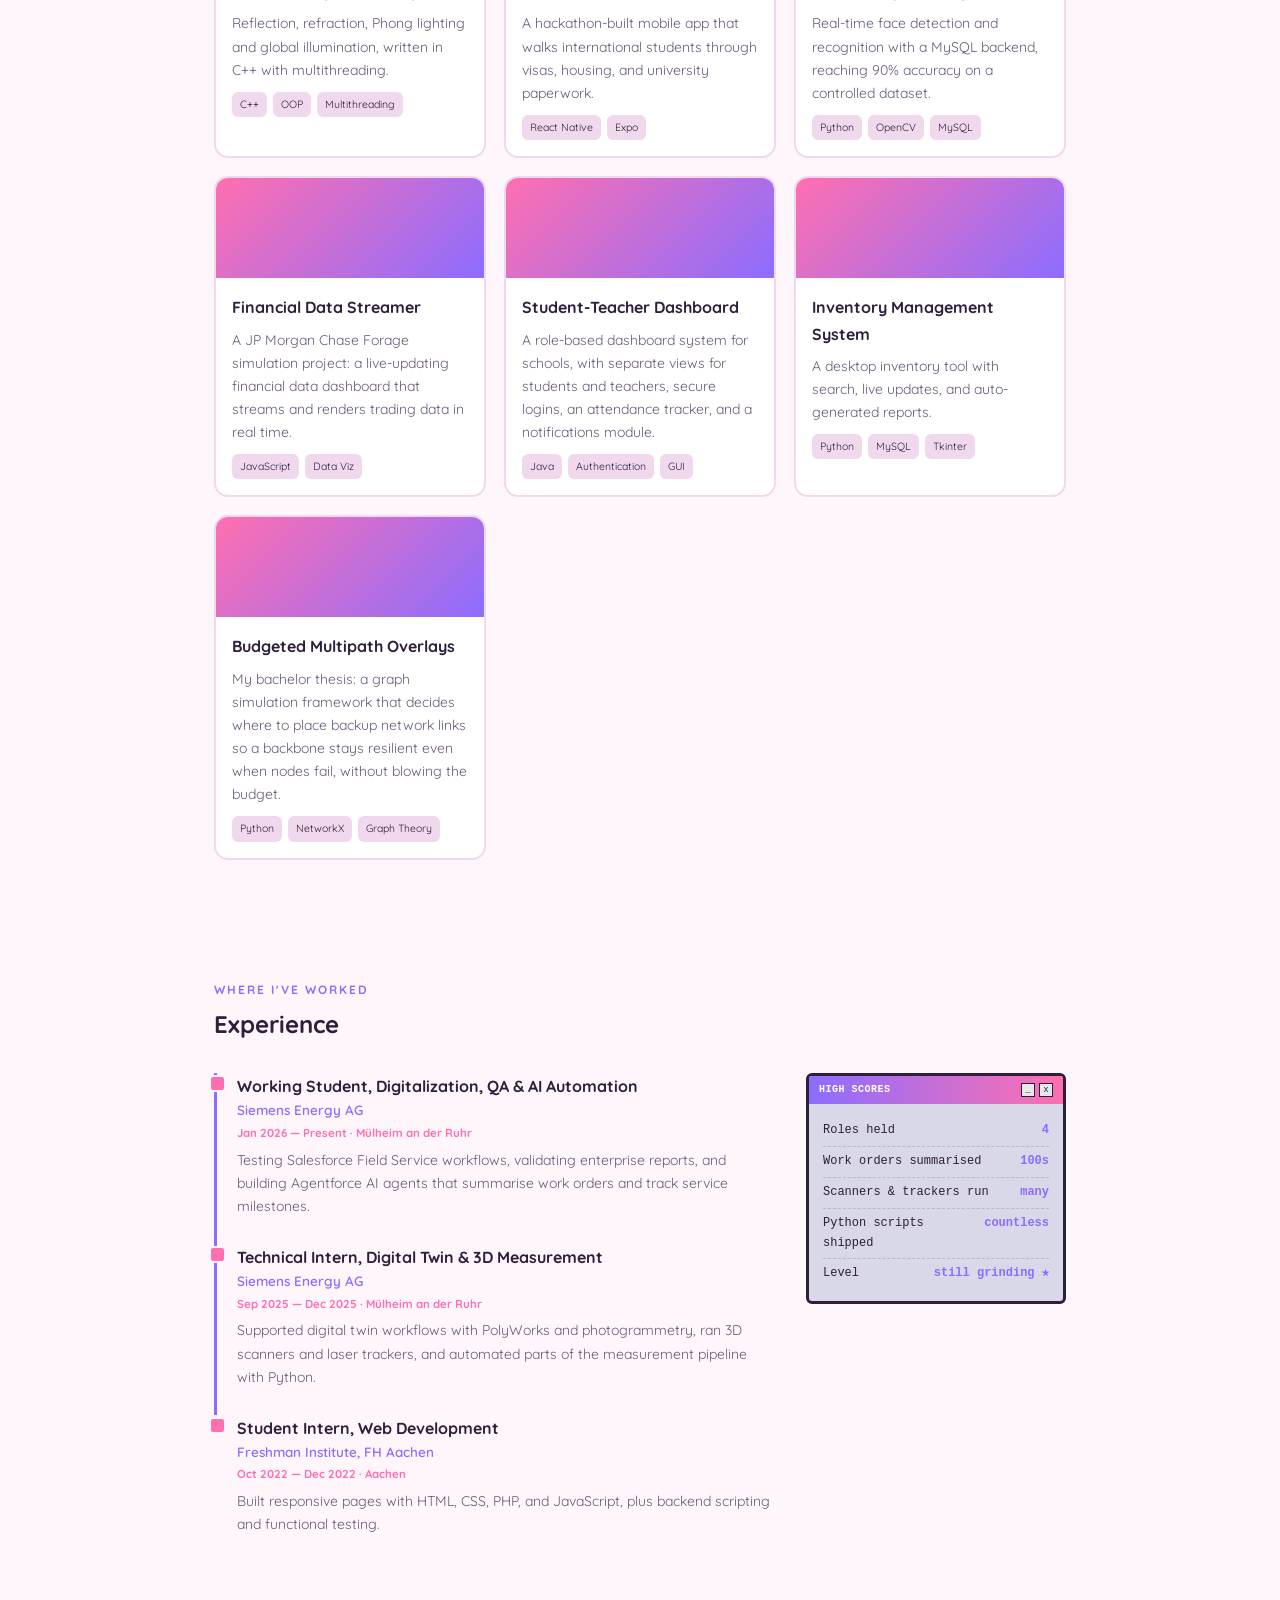
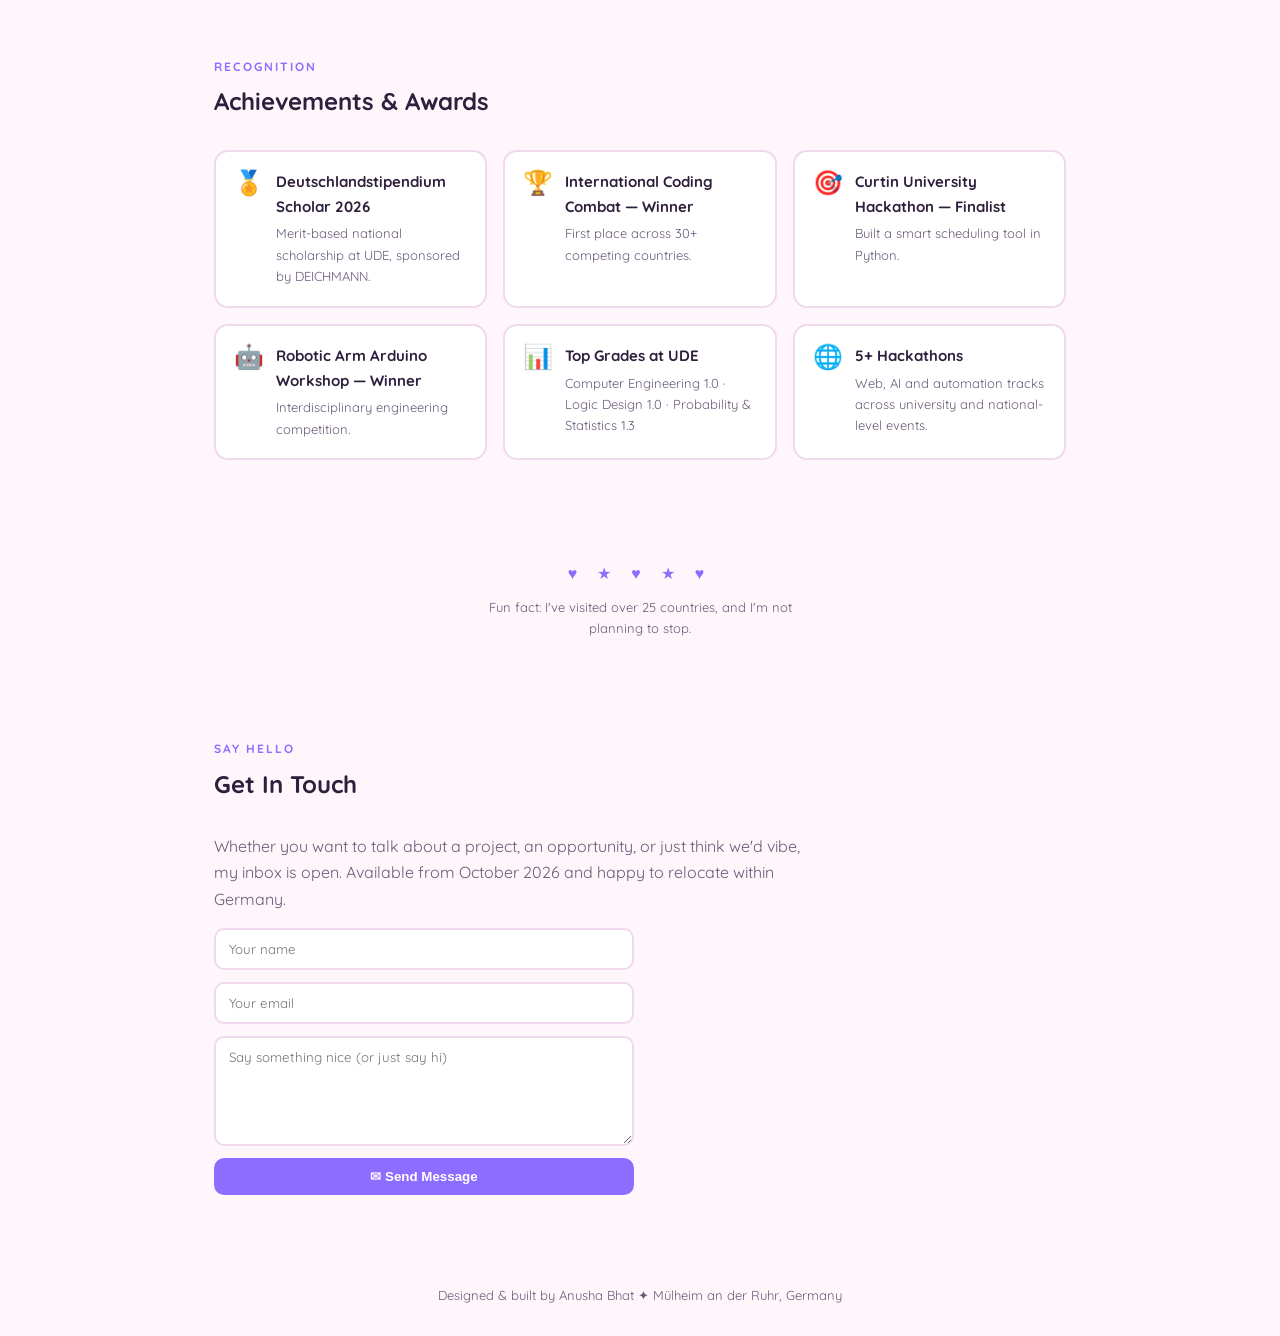
==== commit e889cd1d: "added a loading page" ====
--- a/index.html
+++ b/index.html
@@ -8,6 +8,14 @@
 <link rel="stylesheet" href="style.css">
 </head>
 <body>
+
+<!-- cat loader  -->
+<div id="loader">
+  <div class="loader-box">
+    <div class="loader-spinner"></div>
+    <div class="loader-text">loading AB.dev<span class="type-cursor">_</span></div>
+  </div>
+</div>
 
 <div class="stars-bg" id="starsBg" aria-hidden="true"></div>
 <div class="scanlines" aria-hidden="true"></div>
@@ -61,7 +69,7 @@
   </p>
   <p data-en="Outside of code, I paint when I have the time for it, play a bit of sport, and volunteer with international students here in Germany. I'm also a major cat person — you'll probably notice." data-de="Neben dem Programmieren male ich, wenn ich Zeit dafür habe, treibe ein bisschen Sport und engagiere mich für internationale Studierende hier in Deutschland. Außerdem bin ich ein großer Katzenmensch — das wird man merken.">
     Outside of code, I paint when I have the time for it, play a bit of sport, and volunteer with
-    international students here in Germany. I'm also a major cat person — you'll probably notice.
+    international students here in Germany. I'm also a major cat person as you'll probably soon notice.
   </p>
   <div class="chip-row">
     <span class="chip">🇮🇳 India → 🇦🇪 Dubai → 🇩🇪 Germany</span>
--- a/style.css
+++ b/style.css
@@ -25,6 +25,23 @@
   line-height:1.65;
   transition:background .25s ease, color .25s ease;
 }
+
+/* cat loader */
+#loader{
+  position:fixed; inset:0; z-index:999;
+  background:var(--bg);
+  display:flex; align-items:center; justify-content:center;
+  transition:opacity .5s ease, visibility .5s ease;
+}
+#loader.hide{ opacity:0; visibility:hidden; }
+.loader-box{ display:flex; flex-direction:column; align-items:center; gap:16px; }
+.loader-spinner{
+  width:44px; height:44px; border-radius:50%;
+  border:4px solid var(--border); border-top-color:var(--accent2);
+  animation:spin .8s linear infinite;
+}
+@keyframes spin{ to{ transform:rotate(360deg); } }
+.loader-text{ font-size:13px; font-weight:700; letter-spacing:1px; color:var(--text-soft); }
 header{
   position:sticky; top:0; background:var(--bg);
   padding:18px 24px;
@@ -123,7 +140,7 @@
 .award-title{ font-weight:700; font-size:15px; margin-bottom:4px; }
 .award-desc{ font-size:13px; color:var(--text-soft); }
 
-/* marquee ticker */
+/*  ticker thing */
 .marquee-wrap{
   background:var(--ink); border-top:3px solid var(--accent2); border-bottom:3px solid var(--accent2);
   overflow:hidden; white-space:nowrap; padding:9px 0;
@@ -136,7 +153,7 @@
 .marquee-track span{ color:#ffd166; margin:0 10px; }
 @keyframes marquee{ 0%{ transform:translateX(0);} 100%{ transform:translateX(-100%);} }
 
-/* Win98-style widget for stats */
+/* stat widget */
 .win98-widget{
   background:#d8d8e8; border:3px solid var(--ink); border-radius:6px;
   overflow:hidden; font-family:monospace; width:100%; max-width:260px; flex-shrink:0;
@@ -164,12 +181,12 @@
 .about-row, .experience-row{ display:grid; grid-template-columns:1fr auto; gap:30px; align-items:start; }
 @media (max-width:800px){ .about-row, .experience-row{ grid-template-columns:1fr; } .win98-widget{ max-width:none; } }
 
-/* fun-fact strip */
+/* fun-fact  */
 .fun-fact-row{ display:flex; flex-direction:column; align-items:center; gap:10px; padding:40px 24px; text-align:center; }
 .fun-fact-row .stars-line{ font-size:16px; letter-spacing:8px; color:var(--accent2); }
 .fun-fact-row p{ font-size:13px; color:var(--text-soft); max-width:44ch; }
 
-/* ambient background layer */
+/*  background  */
 .stars-bg{ position:fixed; inset:0; z-index:-2; pointer-events:none; overflow:hidden; }
 .star{ position:absolute; border-radius:50%; background:#8be6c9; opacity:.4; animation:twinkle 3.4s ease-in-out infinite; }
 [data-theme="dark"] .star{ background:#f4ecff; }
@@ -187,7 +204,7 @@
   mix-blend-mode:multiply;
 }
 
-/* motion layer */
+/* time for the motion layer (might change later!!!) */
 .type-cursor{ color:var(--accent); animation:cursor-blink 1s steps(1) infinite; }
 @keyframes cursor-blink{ 50%{ opacity:0; } }
 
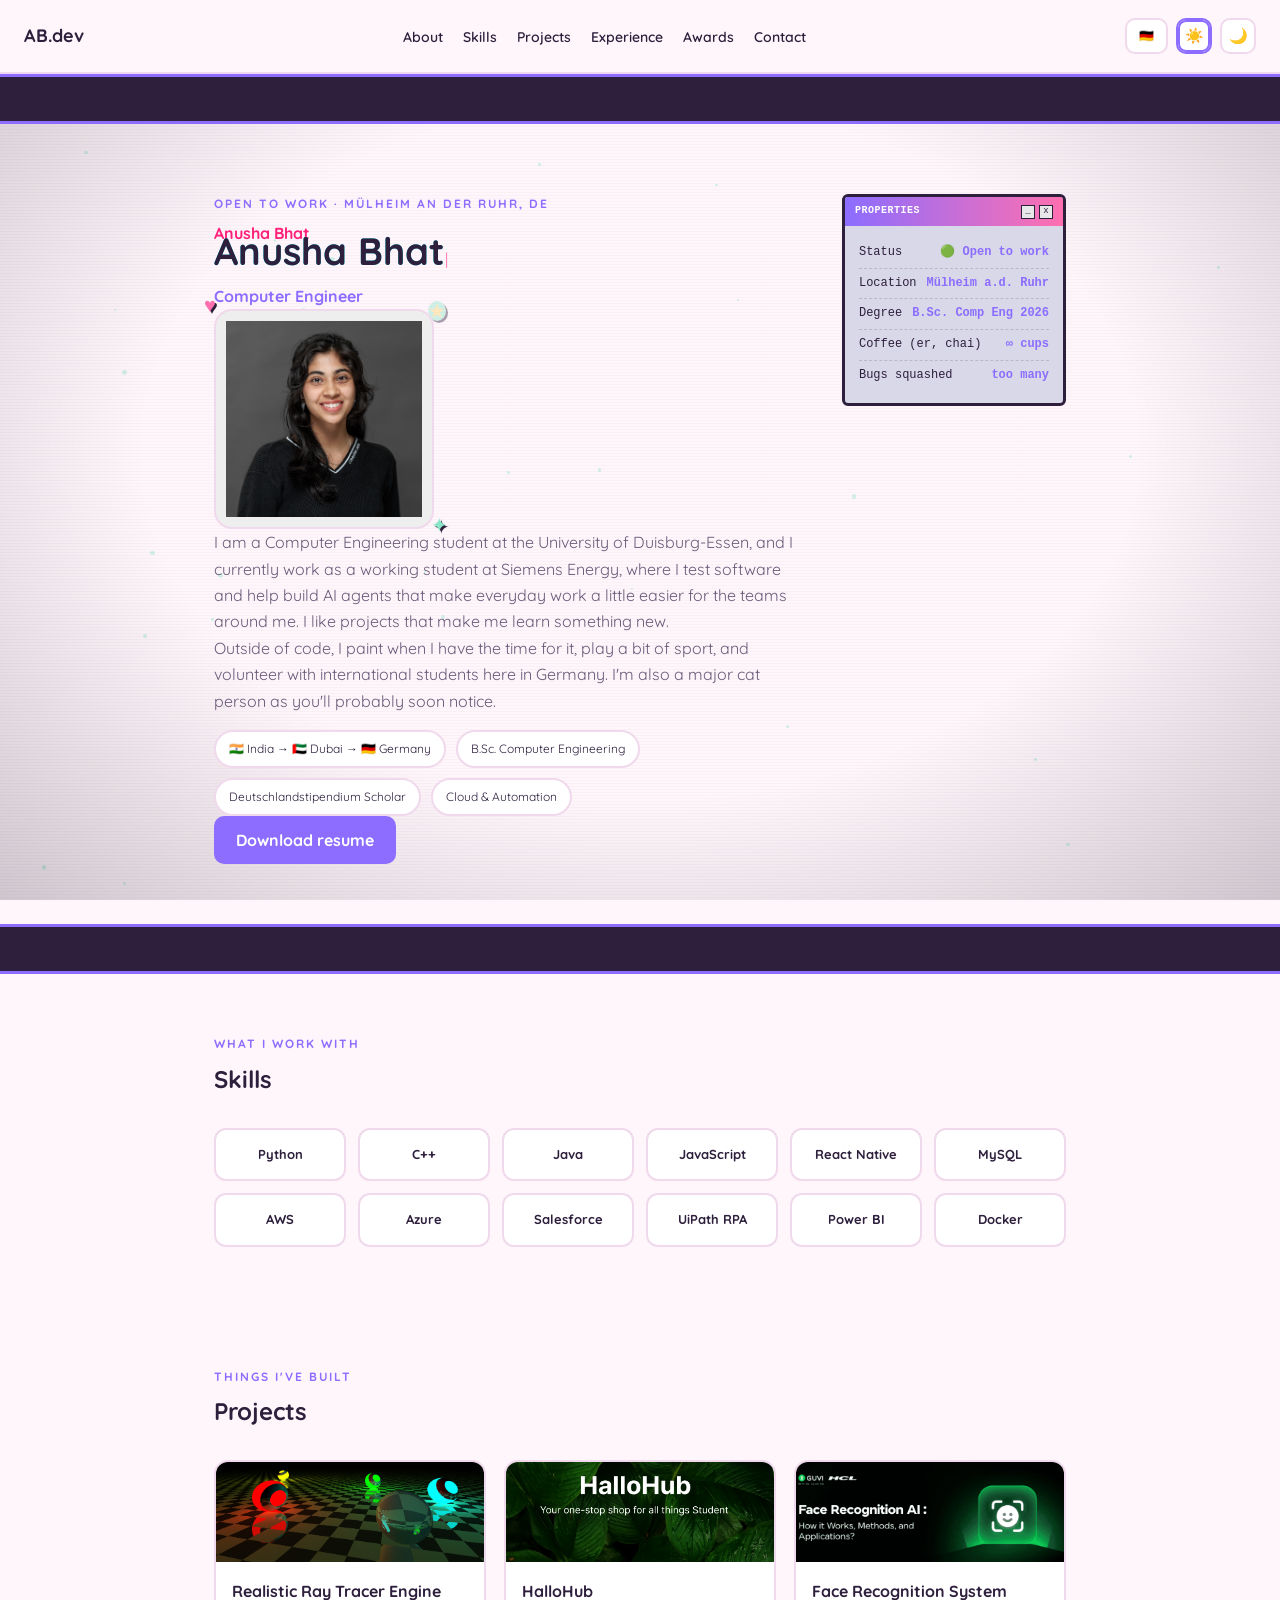
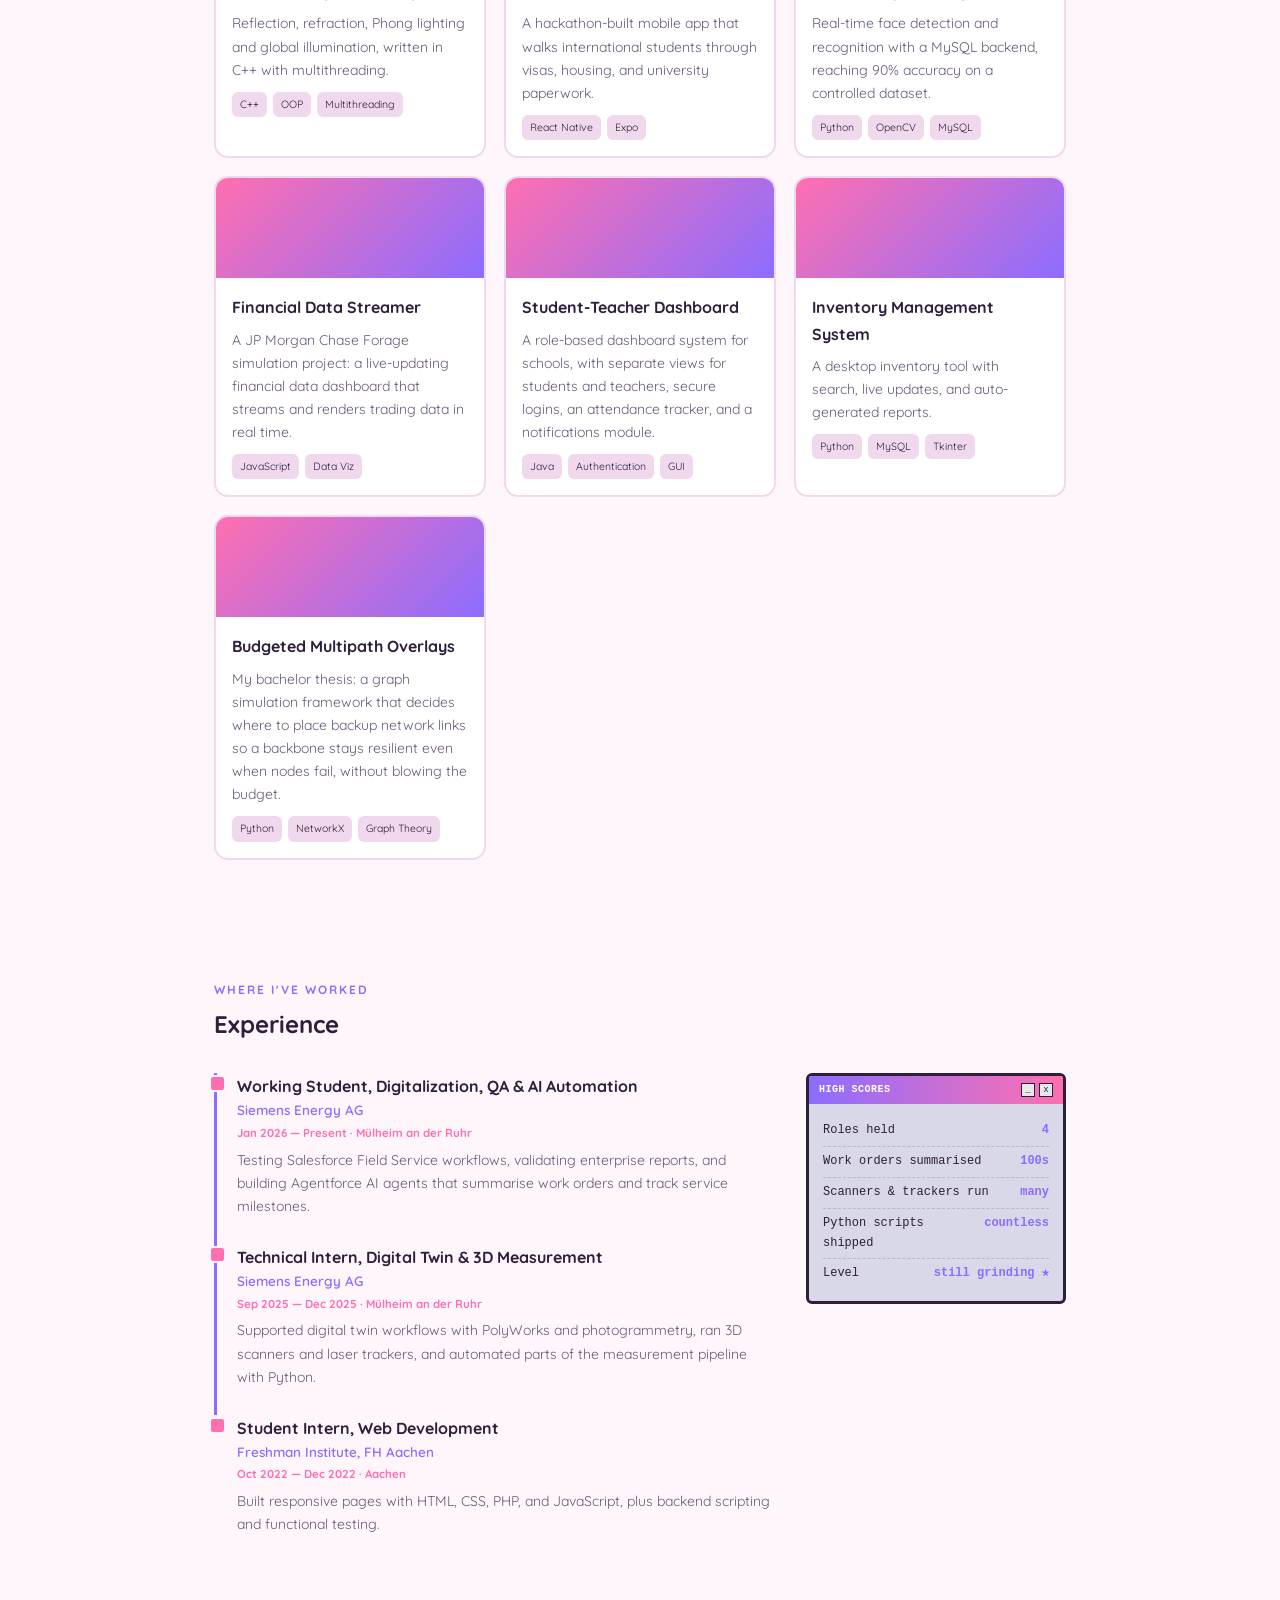
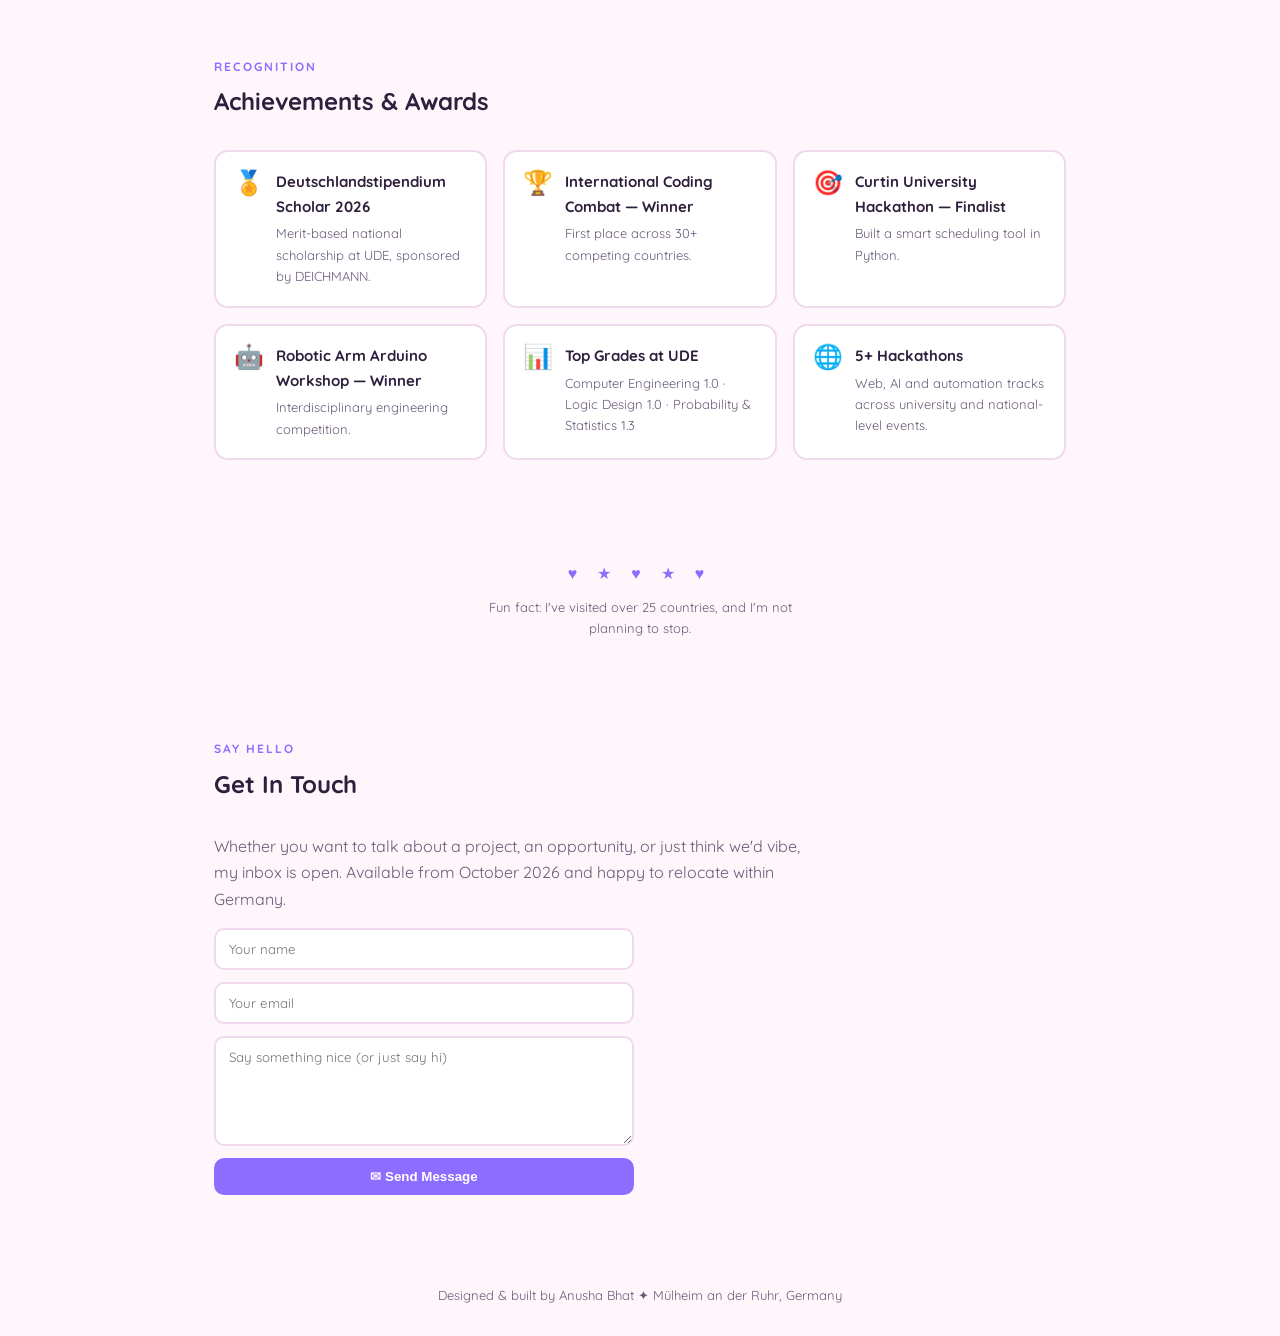
==== commit 80113d9e: "added my cat animations" ====
--- a/index.html
+++ b/index.html
@@ -67,7 +67,7 @@
     make everyday work a little easier for the teams around me. I like projects that make me learn
     something new.
   </p>
-  <p data-en="Outside of code, I paint when I have the time for it, play a bit of sport, and volunteer with international students here in Germany. I'm also a major cat person — you'll probably notice." data-de="Neben dem Programmieren male ich, wenn ich Zeit dafür habe, treibe ein bisschen Sport und engagiere mich für internationale Studierende hier in Deutschland. Außerdem bin ich ein großer Katzenmensch — das wird man merken.">
+  <p data-en="Outside of code, I paint when I have the time for it, play a bit of sport, and volunteer with international students here in Germany. I'm also a major cat person as you'll probably notice." data-de="Neben dem Programmieren male ich, wenn ich Zeit dafür habe, treibe ein bisschen Sport und engagiere mich für internationale Studierende hier in Deutschland. Außerdem bin ich ein großer Katzenmensch.. das wird man merken.">
     Outside of code, I paint when I have the time for it, play a bit of sport, and volunteer with
     international students here in Germany. I'm also a major cat person as you'll probably soon notice.
   </p>
@@ -299,7 +299,7 @@
 
 <div class="fun-fact-row">
   <div class="stars-line">♥ ★ ♥ ★ ♥</div>
-  <p data-en="Fun fact: I've visited over 25 countries, and I'm not planning to stop." data-de="Übrigens: Ich habe schon über 25 Länder besucht, und das ist noch nicht das Ende.">Fun fact: I've visited over 25 countries, and I'm not planning to stop.</p>
+  <p data-en="Fun fact: I've visited over 25 countries, slowly filling the map." data-de="Fun Fact: War schon in über 25 Ländern. Karte wird langsam voll.">Fun fact: I've visited over 25 countries, and I'm not planning to stop.</p>
 </div>
 
 <section id="contact">
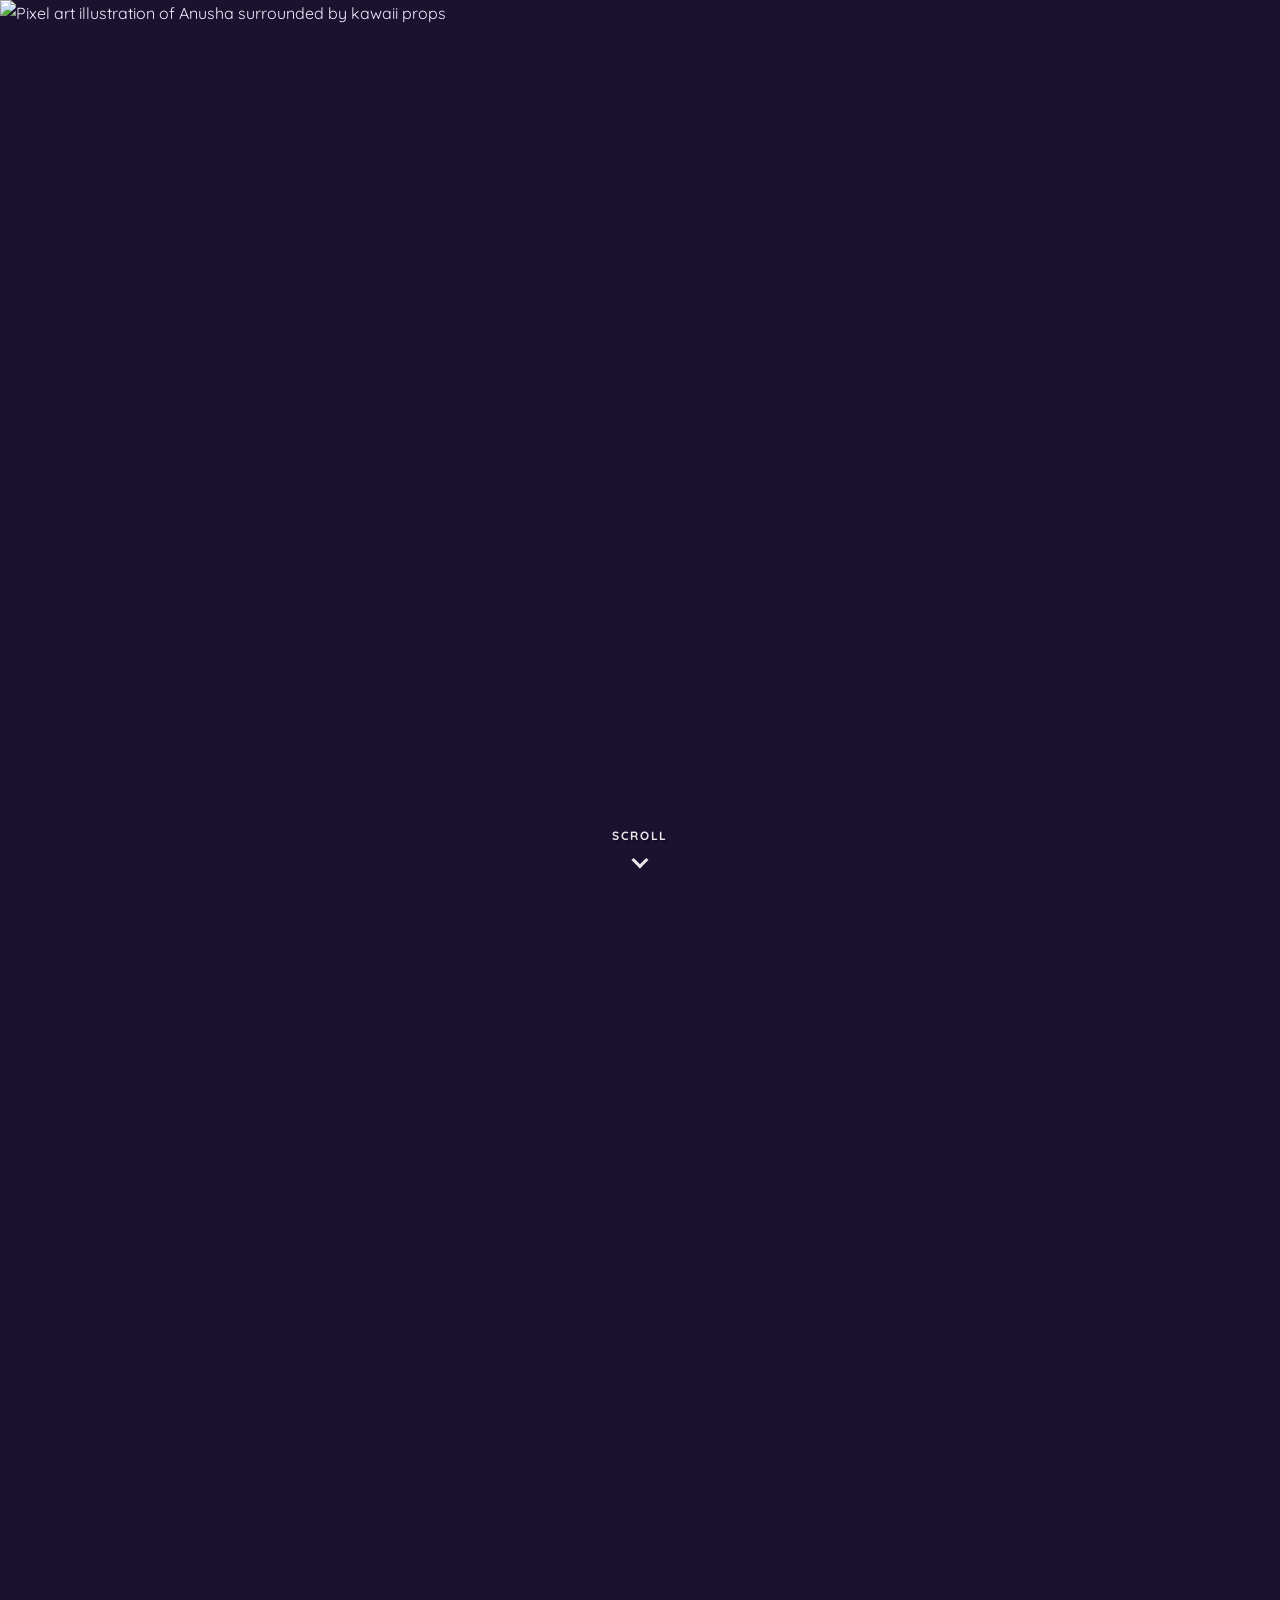
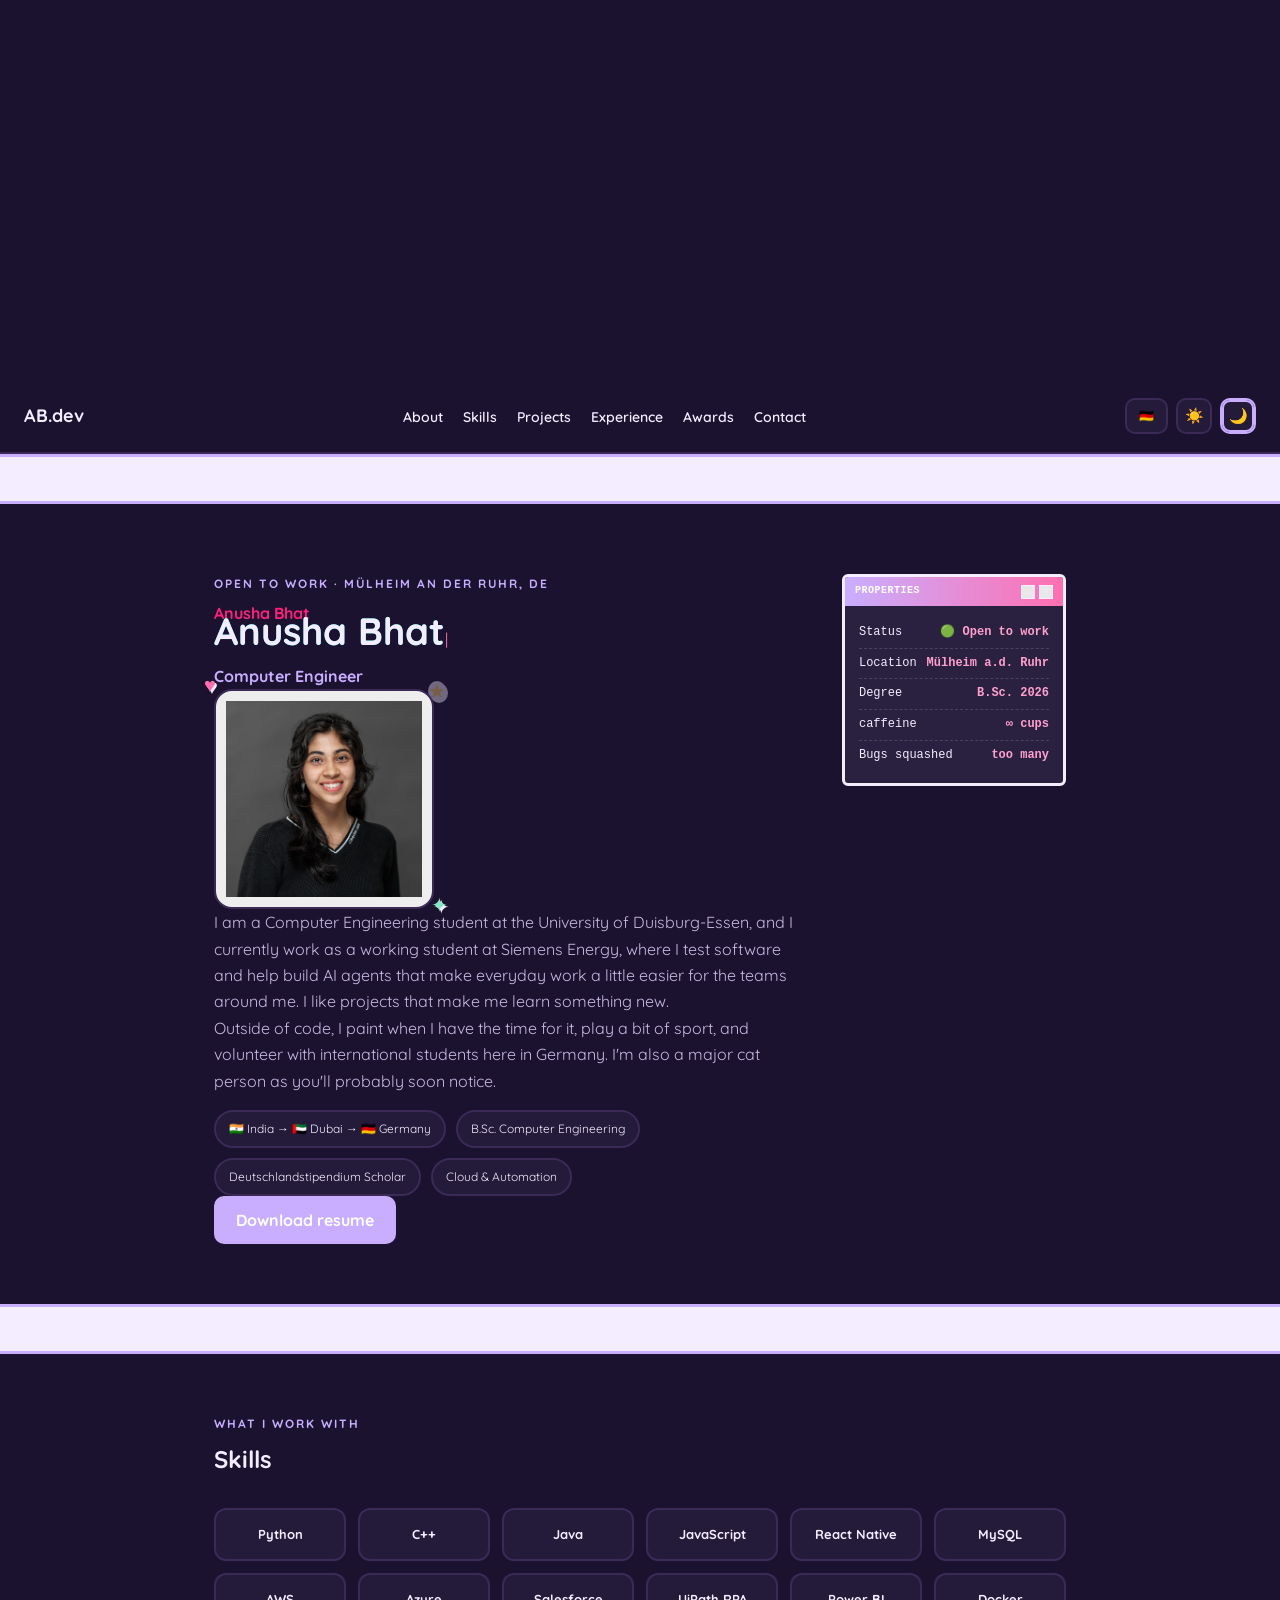
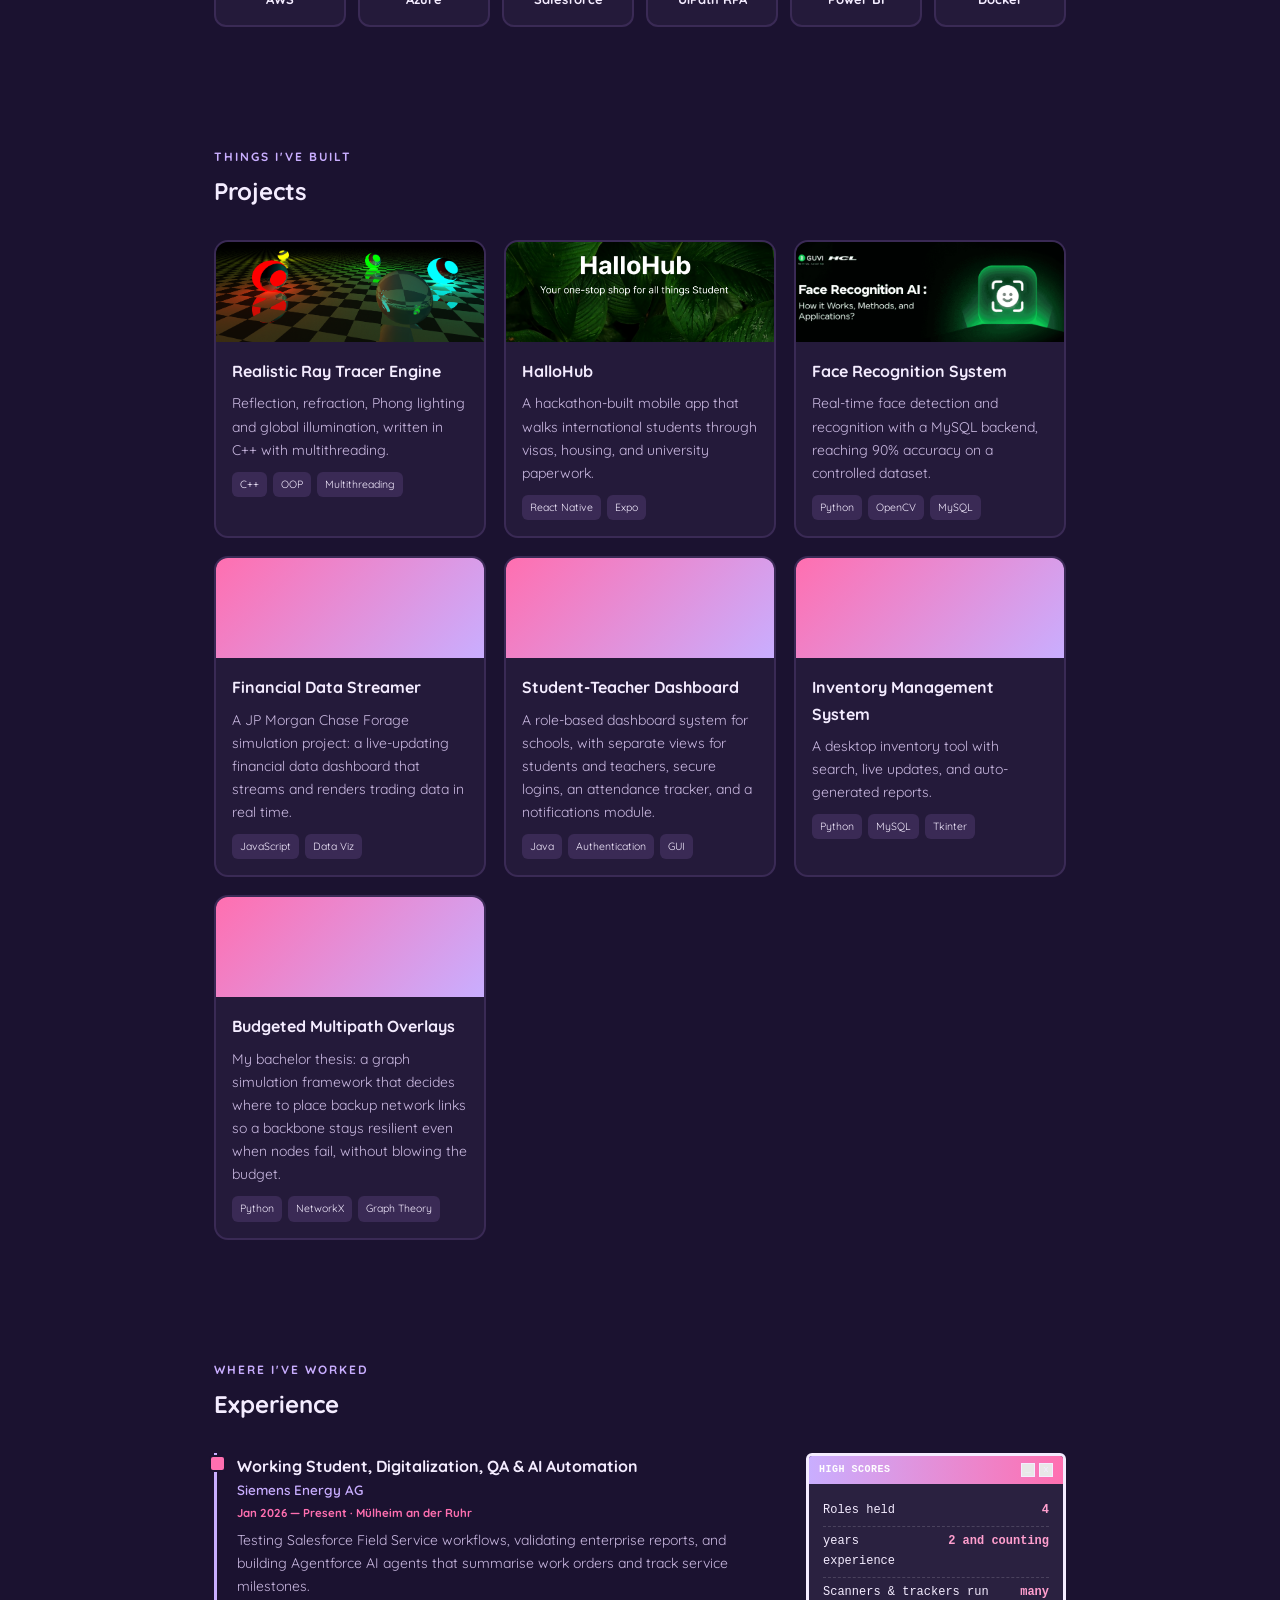
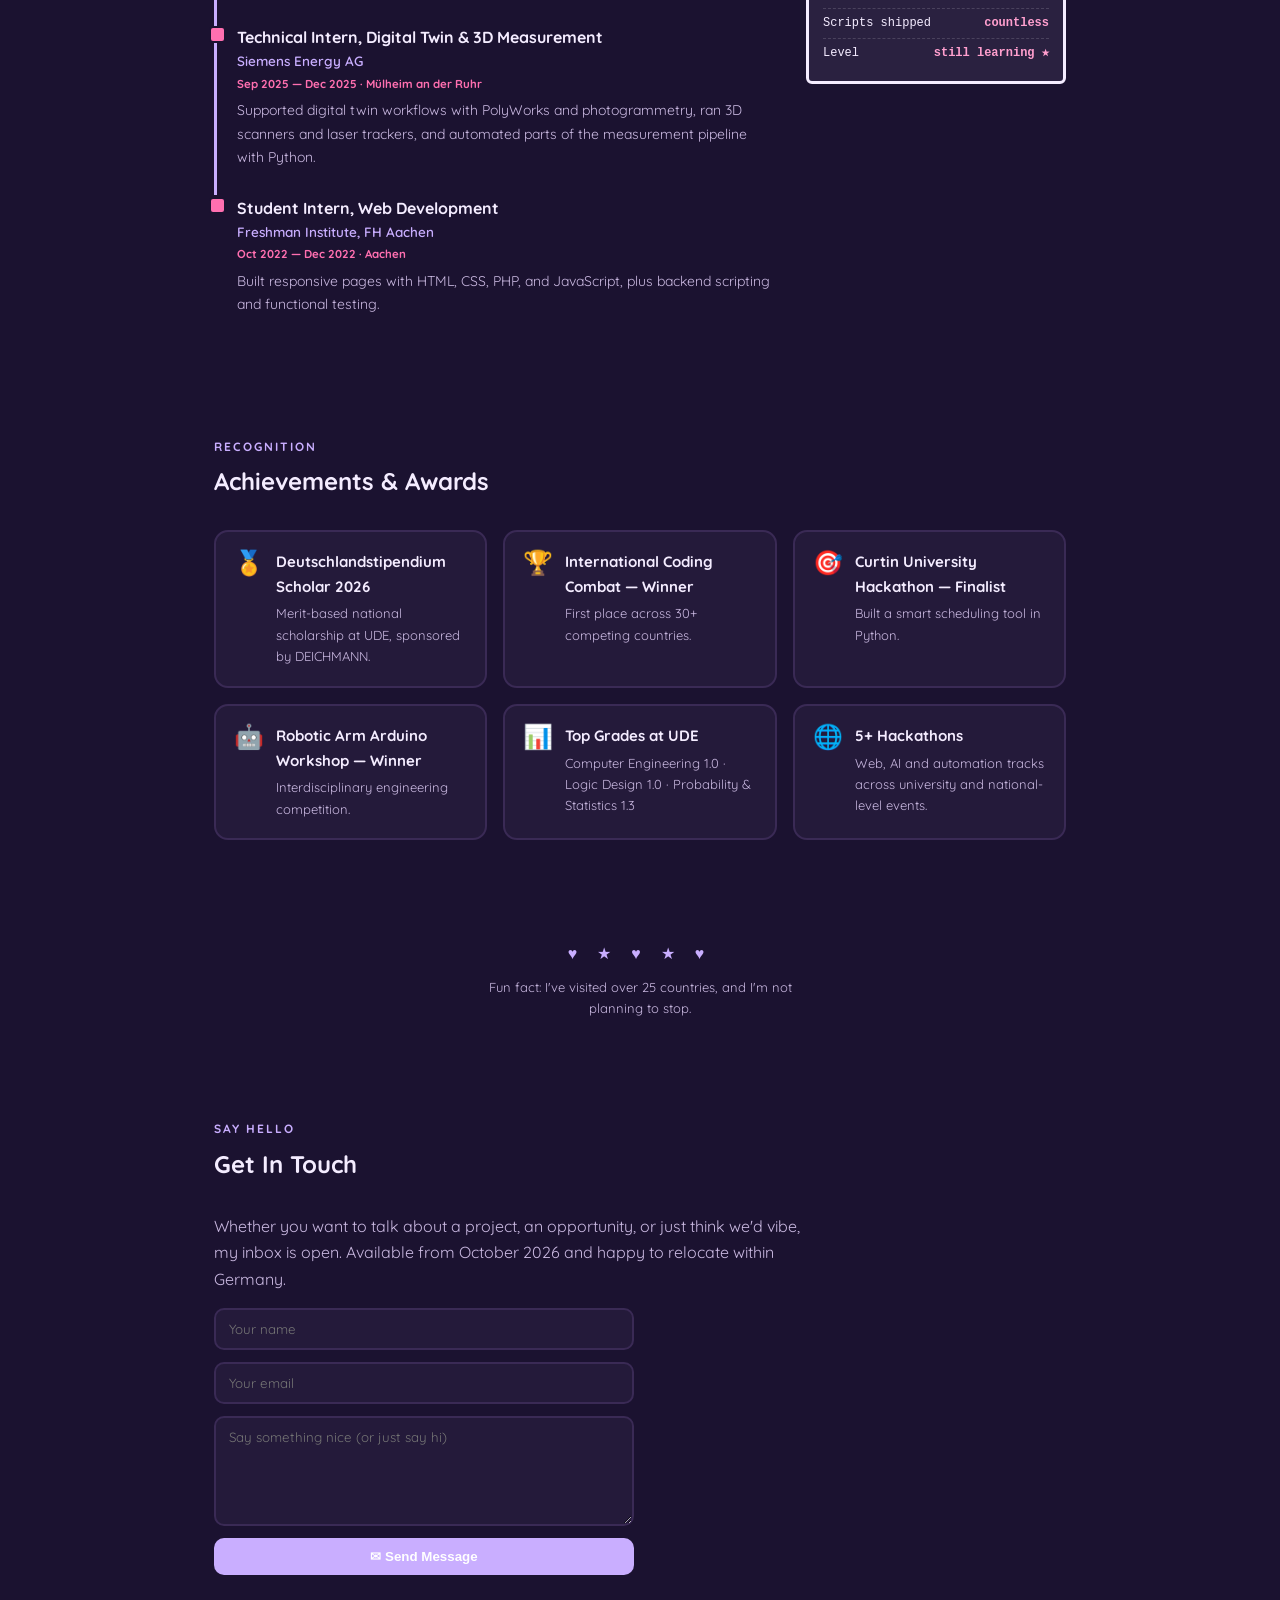
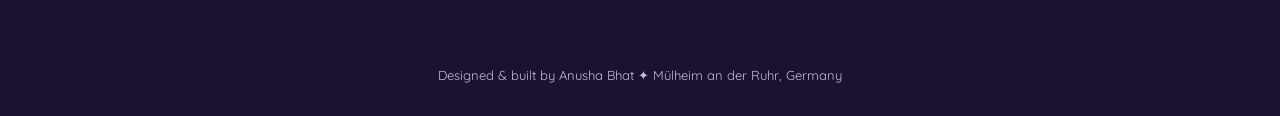
==== commit f4e5db30: "added my artwork" ====
--- a/index.html
+++ b/index.html
@@ -1,5 +1,5 @@
 <!DOCTYPE html>
-<html lang="en">
+<html lang="en" data-theme="dark">
 <head>
 <meta charset="UTF-8">
 <meta name="viewport" content="width=device-width, initial-scale=1.0">
@@ -20,6 +20,17 @@
 <div class="stars-bg" id="starsBg" aria-hidden="true"></div>
 <div class="scanlines" aria-hidden="true"></div>
 <div class="crt-vignette" aria-hidden="true"></div>
+
+<!-- scroll zoom intro thingy -->
+<div class="hero-pin" id="heroPin">
+  <div class="hero-sticky">
+    <div class="hero-img-wrap" id="heroImgWrap">
+      <img class="hero-zoom-img" id="heroZoomImg" src="images/hero-illustration.png" alt="Pixel art illustration of Anusha surrounded by kawaii props">
+    </div>
+    <div class="hero-zoom-overlay"></div>
+    <div class="scroll-cue" id="scrollCue"><span>scroll</span><span class="chevron"></span></div>
+  </div>
+</div>
 
 <header>
   <div class="brand">AB.dev</div>
@@ -67,7 +78,7 @@
     make everyday work a little easier for the teams around me. I like projects that make me learn
     something new.
   </p>
-  <p data-en="Outside of code, I paint when I have the time for it, play a bit of sport, and volunteer with international students here in Germany. I'm also a major cat person as you'll probably notice." data-de="Neben dem Programmieren male ich, wenn ich Zeit dafür habe, treibe ein bisschen Sport und engagiere mich für internationale Studierende hier in Deutschland. Außerdem bin ich ein großer Katzenmensch.. das wird man merken.">
+  <p data-en="Outside of code, I paint when I have the time for it, play a bit of sport, and volunteer with international students here in Germany. I'm also a major cat person as you'll probably soon notice." data-de="Neben dem Programmieren male ich, wenn ich Zeit dafür habe, treibe ein bisschen Sport und engagiere mich für internationale Studierende hier in Deutschland. Außerdem bin ich ein großer Katzenmensch — das wirst du bestimmt bald merken.">
     Outside of code, I paint when I have the time for it, play a bit of sport, and volunteer with
     international students here in Germany. I'm also a major cat person as you'll probably soon notice.
   </p>
@@ -82,11 +93,11 @@
   <div class="win98-widget">
     <div class="win98-bar"><span class="win98-title">PROPERTIES</span><span class="win98-btns"><span>_</span><span>x</span></span></div>
     <div class="win98-widget-body">
-      <div class="wrow"><span>Status</span><span class="wval">🟢 Open to work</span></div>
-      <div class="wrow"><span>Location</span><span class="wval">Mülheim a.d. Ruhr</span></div>
-      <div class="wrow"><span>Degree</span><span class="wval">B.Sc. Comp Eng 2026</span></div>
-      <div class="wrow"><span>Coffee (er, chai)</span><span class="wval">∞ cups</span></div>
-      <div class="wrow"><span>Bugs squashed</span><span class="wval">too many</span></div>
+      <div class="wrow"><span data-en="Status" data-de="Status">Status</span><span class="wval" data-en="🟢 Open to work" data-de="🟢 Offen für Arbeit">🟢 Open to work</span></div>
+      <div class="wrow"><span data-en="Location" data-de="Standort">Location</span><span class="wval">Mülheim a.d. Ruhr</span></div>
+      <div class="wrow"><span data-en="Degree" data-de="Abschluss">Degree</span><span class="wval">B.Sc. 2026</span></div>
+      <div class="wrow"><span data-en="caffeine" data-de="koffein">caffeine</span><span class="wval" data-en="∞ cups" data-de="∞ Tassen">∞ cups</span></div>
+      <div class="wrow"><span data-en="Bugs squashed" data-de="Bugs gefixt">Bugs squashed</span><span class="wval" data-en="too many" data-de="zu viele">too many</span></div>
     </div>
   </div>
   </div>
@@ -236,11 +247,11 @@
   <div class="win98-widget">
     <div class="win98-bar"><span class="win98-title">HIGH SCORES</span><span class="win98-btns"><span>_</span><span>x</span></span></div>
     <div class="win98-widget-body">
-      <div class="wrow"><span>Roles held</span><span class="wval">4</span></div>
-      <div class="wrow"><span>Work orders summarised</span><span class="wval">100s</span></div>
-      <div class="wrow"><span>Scanners &amp; trackers run</span><span class="wval">many</span></div>
-      <div class="wrow"><span>Python scripts shipped</span><span class="wval">countless</span></div>
-      <div class="wrow"><span>Level</span><span class="wval">still grinding ★</span></div>
+      <div class="wrow"><span data-en="Roles held" data-de="Rollen bekleidet">Roles held</span><span class="wval">4</span></div>
+      <div class="wrow"><span data-en="years experience" data-de="Jahre Erfahrung">years experience</span><span class="wval" data-en="2 and counting" data-de="2 und zählt weiter">2 and counting</span></div>
+      <div class="wrow"><span data-en="Scanners &amp; trackers run" data-de="Scanner &amp; Tracker bedient">Scanners &amp; trackers run</span><span class="wval" data-en="many" data-de="viele">many</span></div>
+      <div class="wrow"><span data-en="Scripts shipped" data-de="Skripte veröffentlicht">Scripts shipped</span><span class="wval" data-en="countless" data-de="unzählige">countless</span></div>
+      <div class="wrow"><span data-en="Level" data-de="Level">Level</span><span class="wval" data-en="still learning ★" data-de="lerne noch ★">still learning ★</span></div>
     </div>
   </div>
   </div>
@@ -299,7 +310,7 @@
 
 <div class="fun-fact-row">
   <div class="stars-line">♥ ★ ♥ ★ ♥</div>
-  <p data-en="Fun fact: I've visited over 25 countries, slowly filling the map." data-de="Fun Fact: War schon in über 25 Ländern. Karte wird langsam voll.">Fun fact: I've visited over 25 countries, and I'm not planning to stop.</p>
+  <p data-en="Fun fact: I've visited over 25 countries, and I'm not planning to stop." data-de="Übrigens: Ich habe schon über 25 Länder besucht, und das ist noch nicht das Ende.">Fun fact: I've visited over 25 countries, and I'm not planning to stop.</p>
 </div>
 
 <section id="contact">
--- a/style.css
+++ b/style.css
@@ -181,7 +181,7 @@
 .about-row, .experience-row{ display:grid; grid-template-columns:1fr auto; gap:30px; align-items:start; }
 @media (max-width:800px){ .about-row, .experience-row{ grid-template-columns:1fr; } .win98-widget{ max-width:none; } }
 
-/* fun-fact  */
+/* fun fact  */
 .fun-fact-row{ display:flex; flex-direction:column; align-items:center; gap:10px; padding:40px 24px; text-align:center; }
 .fun-fact-row .stars-line{ font-size:16px; letter-spacing:8px; color:var(--accent2); }
 .fun-fact-row p{ font-size:13px; color:var(--text-soft); max-width:44ch; }
@@ -204,7 +204,7 @@
   mix-blend-mode:multiply;
 }
 
-/* time for the motion layer (might change later!!!) */
+/* motion layer (might change later!!!) */
 .type-cursor{ color:var(--accent); animation:cursor-blink 1s steps(1) infinite; }
 @keyframes cursor-blink{ 50%{ opacity:0; } }
 
@@ -240,4 +240,28 @@
 .pix-sprite.heart{ color:var(--accent); }
 .pix-sprite.star{ color:#ffd166; }
 .pix-sprite.mint{ color:#8be6c9; }
-@keyframes pix-float{ 0%,100%{ transform:translateY(0) rotate(0deg);} 50%{ transform:translateY(-10px) rotate(8deg);} }+@keyframes pix-float{ 0%,100%{ transform:translateY(0) rotate(0deg);} 50%{ transform:translateY(-10px) rotate(8deg);} }
+
+/* scroll zoom intro thingy */
+.hero-pin{ position:relative; height:220vh; }
+.hero-sticky{
+  position:sticky; top:0; height:100vh; width:100%;
+  overflow:hidden; background:var(--bg);
+}
+.hero-img-wrap{ position:absolute; inset:0; width:100%; height:100%; will-change:transform; }
+.hero-zoom-img{
+  width:100%; height:100%; object-fit:cover; object-position:38% 30%;
+  display:block; transform-origin:34% 19%; will-change:transform;
+}
+.hero-zoom-overlay{
+  position:absolute; inset:0; pointer-events:none;
+  background:linear-gradient(180deg, rgba(0,0,0,0) 0%, rgba(0,0,0,0) 60%, var(--bg) 100%);
+}
+.scroll-cue{
+  position:absolute; bottom:34px; left:50%; transform:translateX(-50%);
+  display:flex; flex-direction:column; align-items:center; gap:8px; color:#fff;
+  font-size:12px; letter-spacing:.14em; text-transform:uppercase; font-weight:700;
+  opacity:.9; animation:cue-bob 1.8s ease-in-out infinite; text-shadow:2px 2px 0 rgba(0,0,0,.4);
+}
+.scroll-cue .chevron{ width:12px; height:12px; border-right:3px solid #fff; border-bottom:3px solid #fff; transform:rotate(45deg); }
+@keyframes cue-bob{ 0%,100%{ transform:translate(-50%,0);} 50%{ transform:translate(-50%,8px);} }
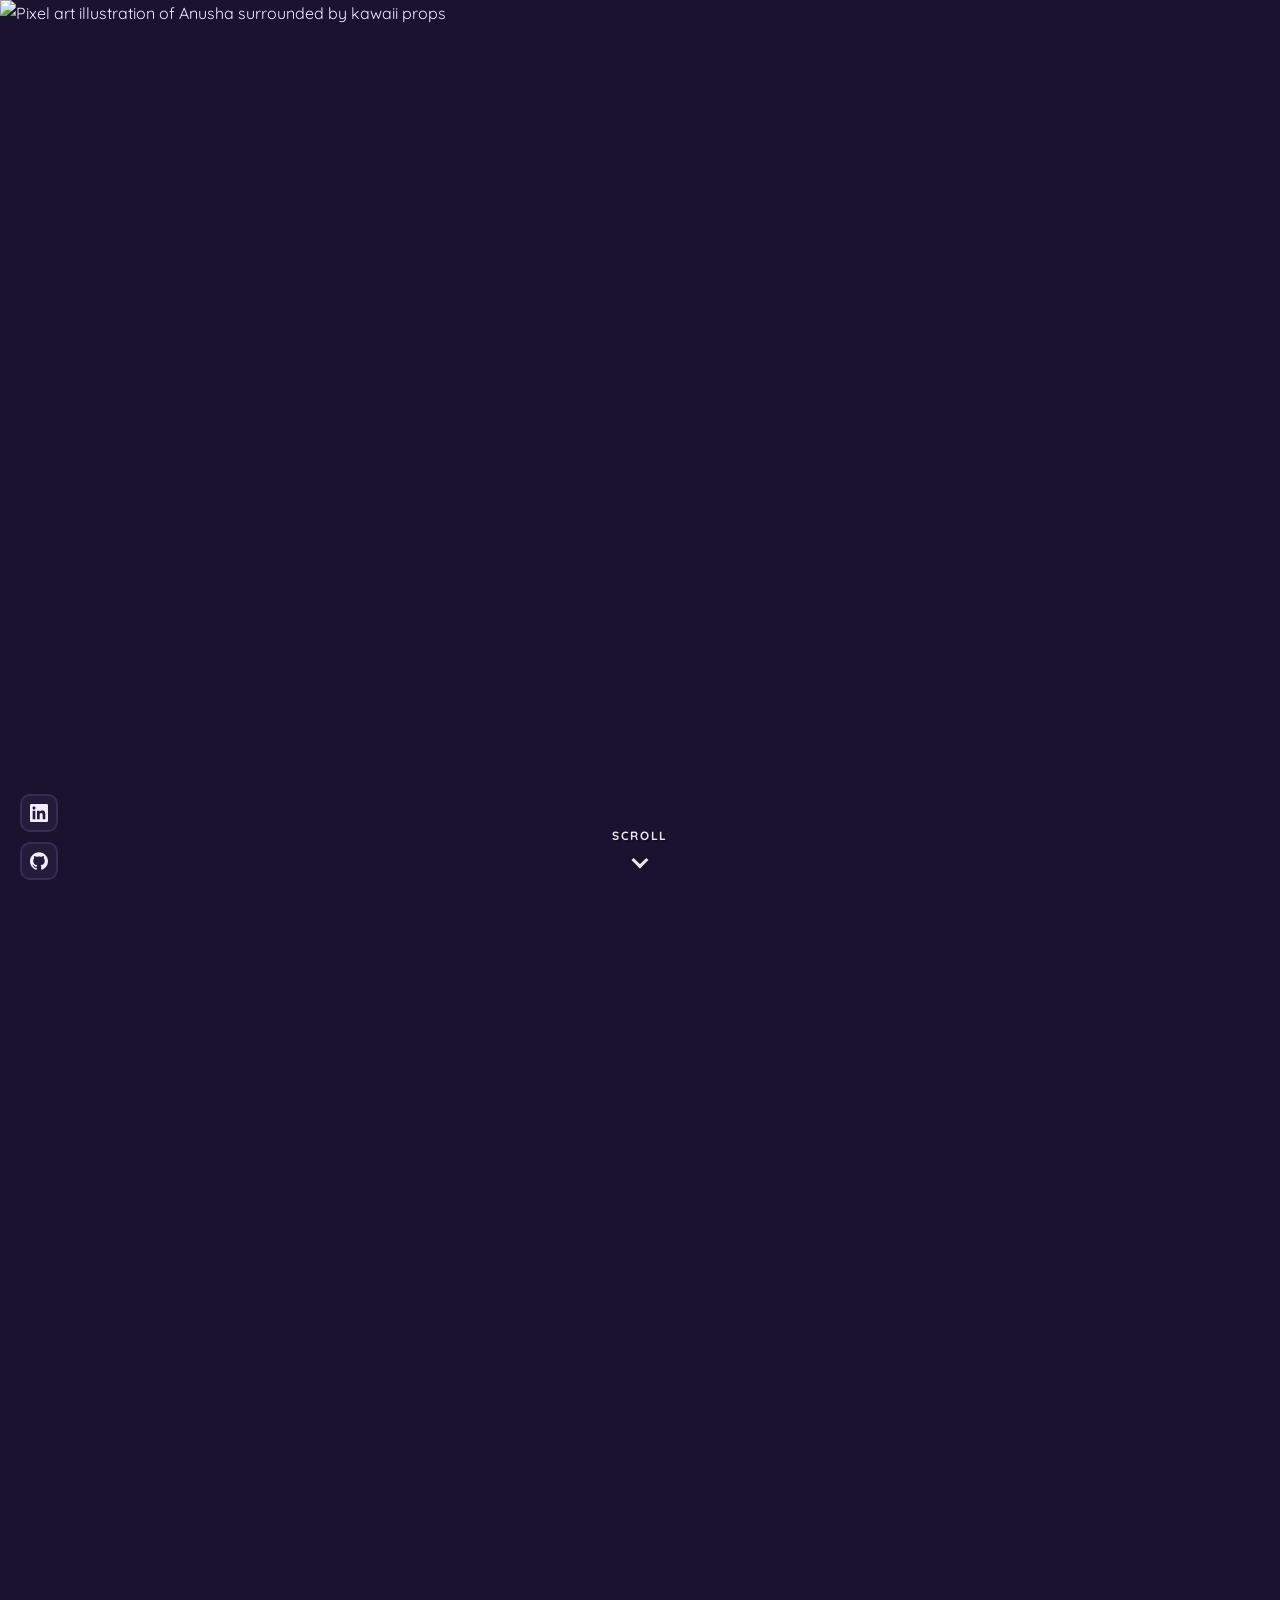
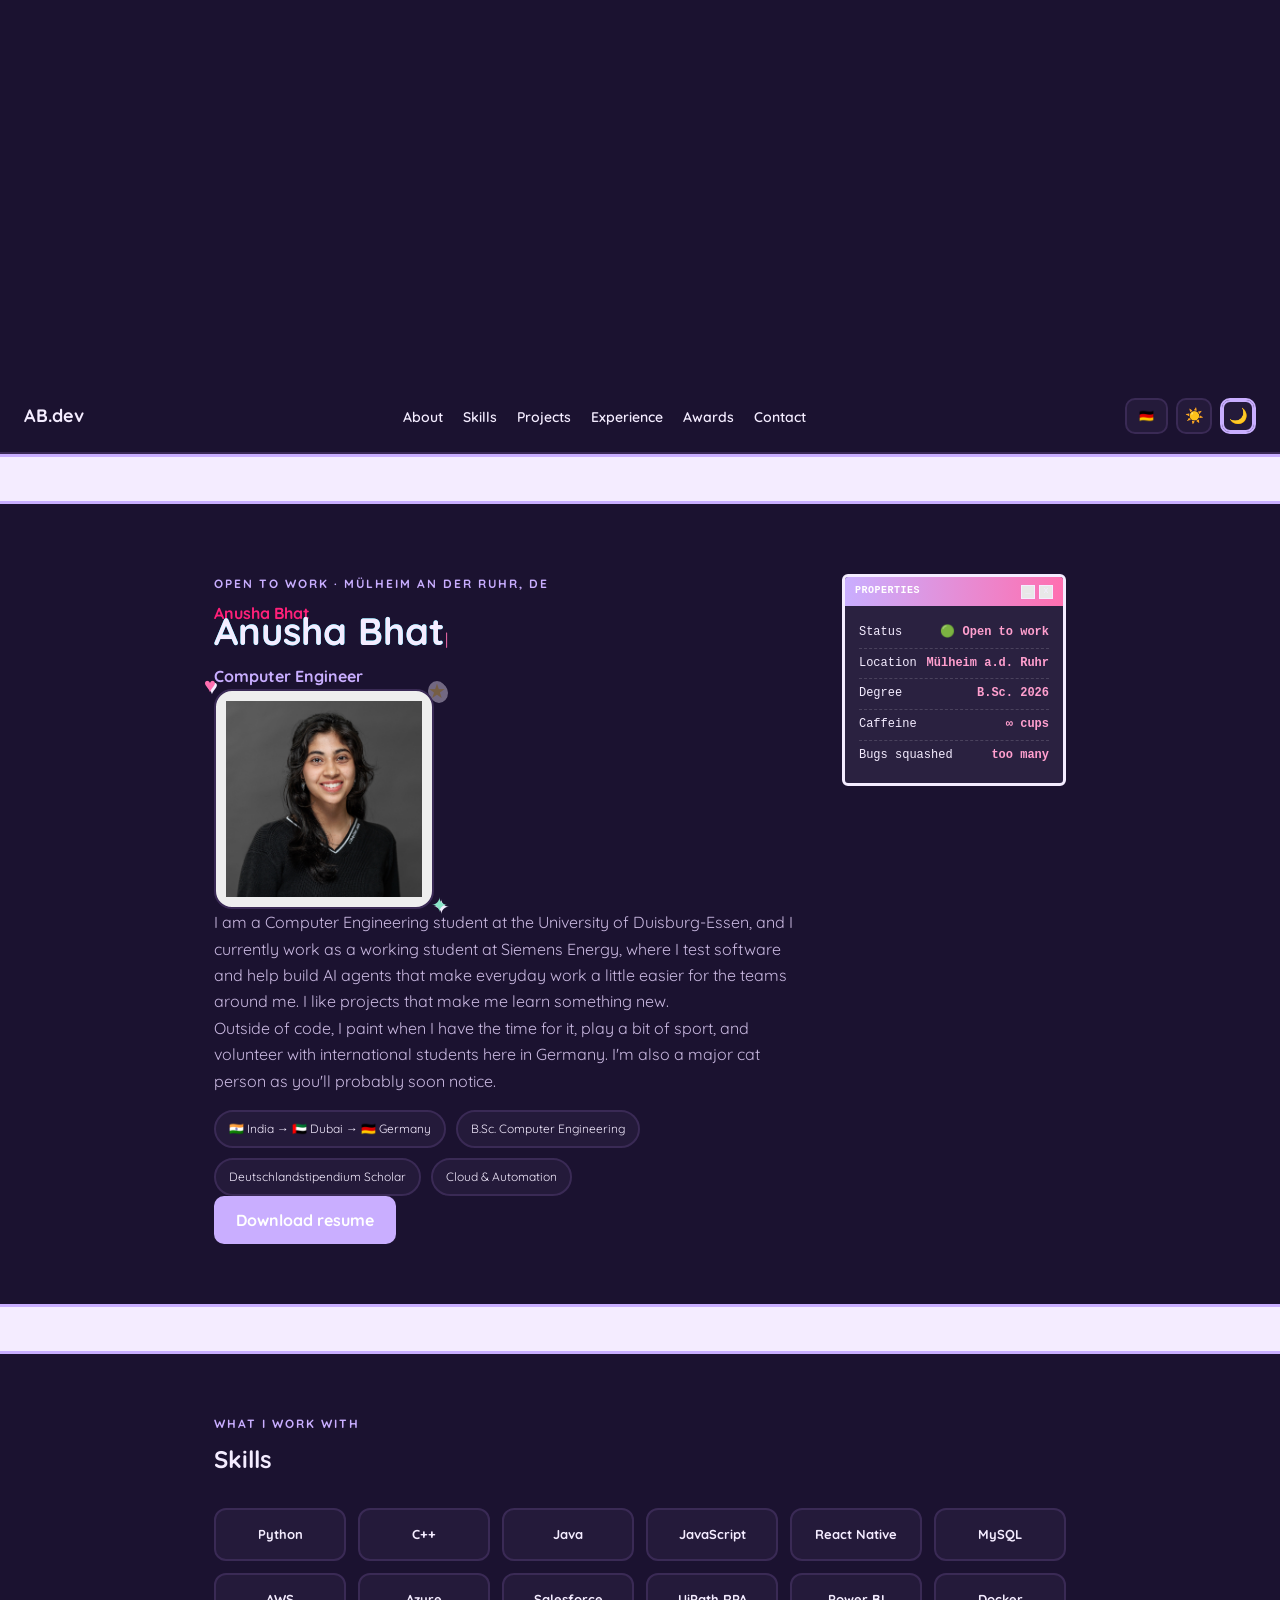
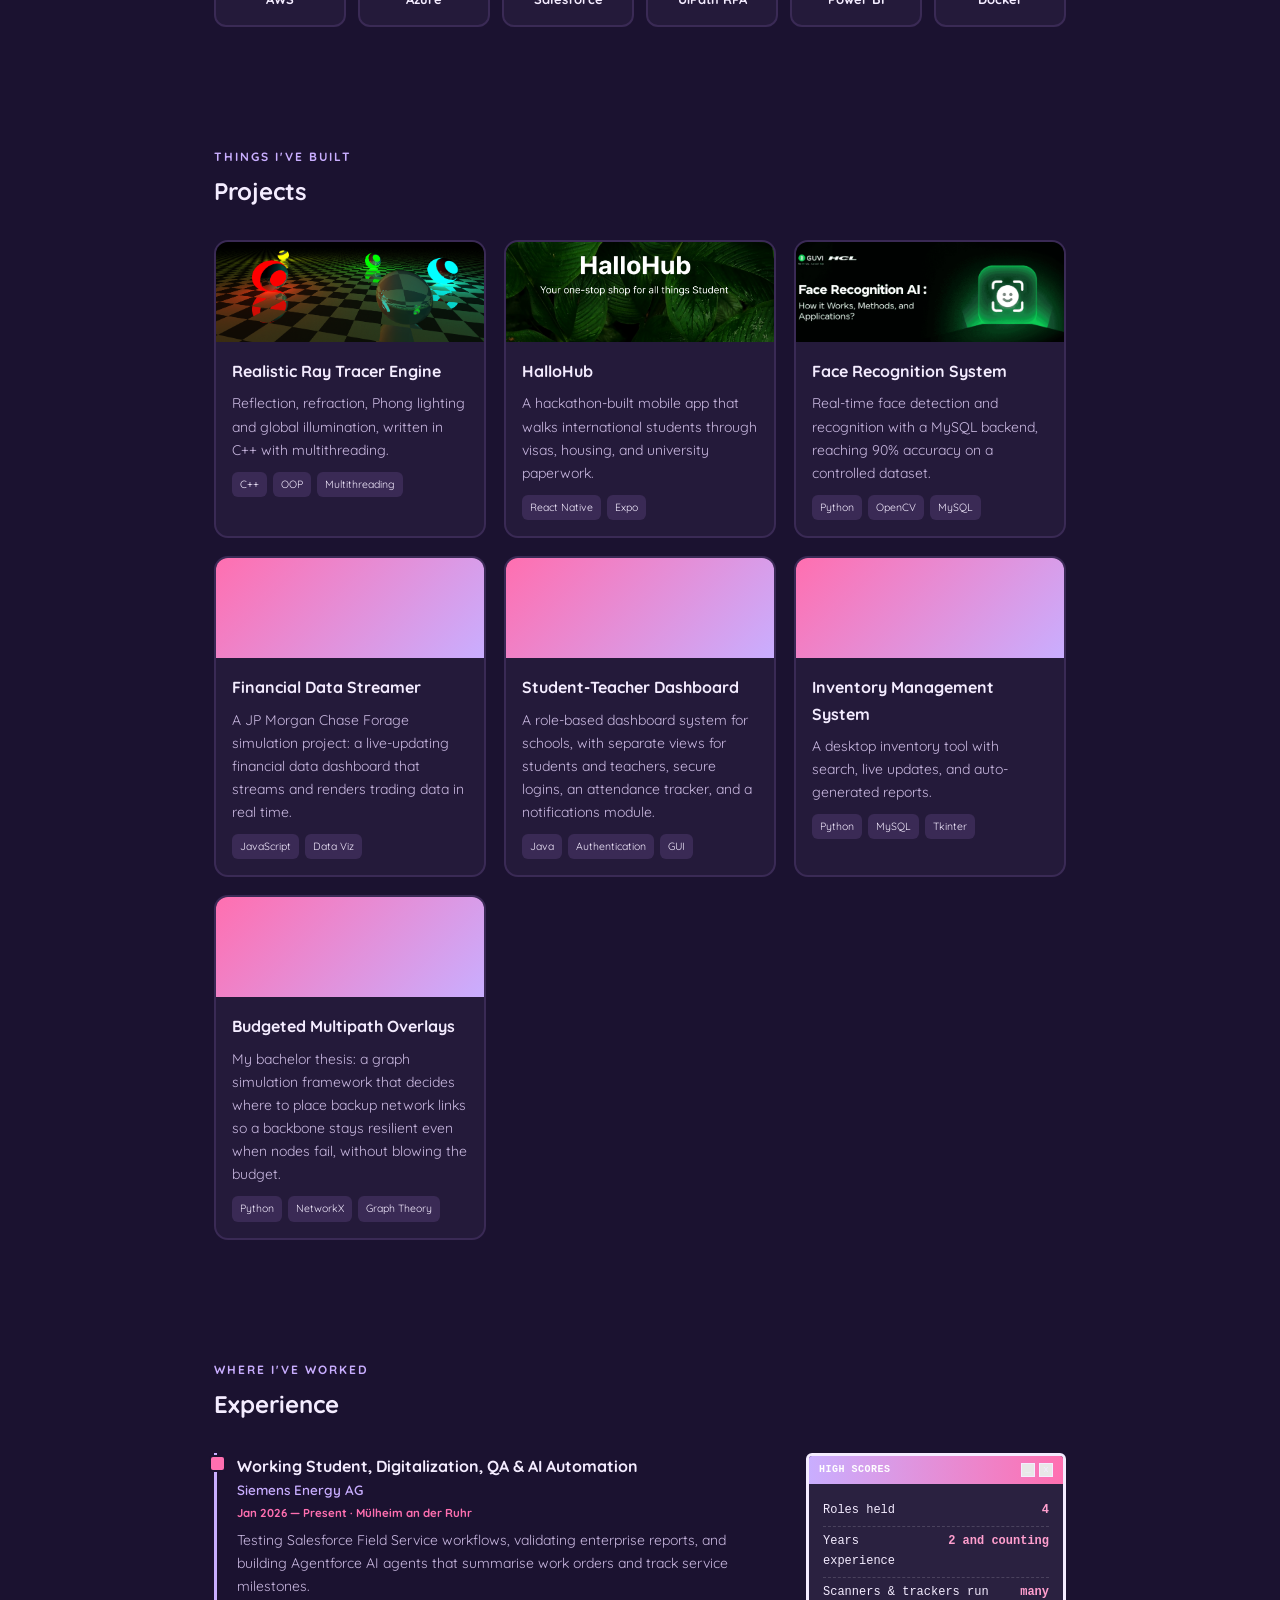
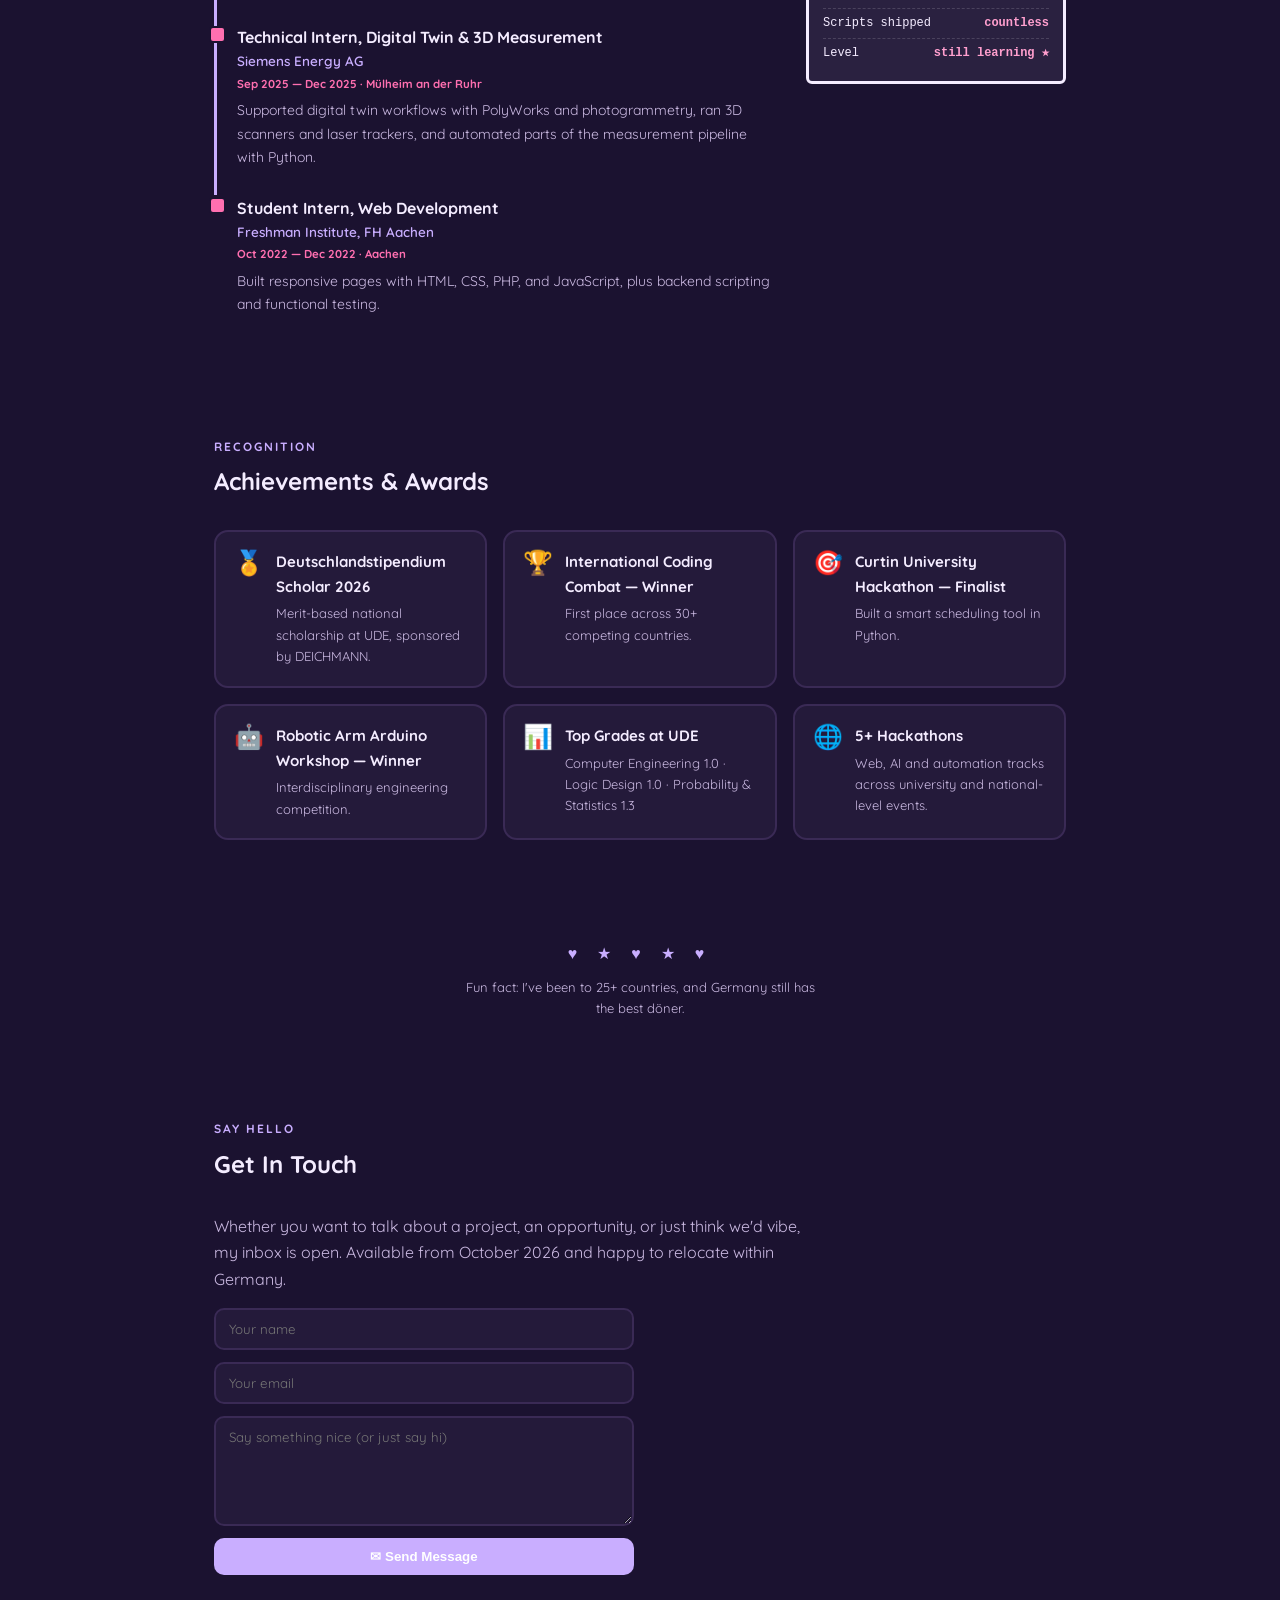
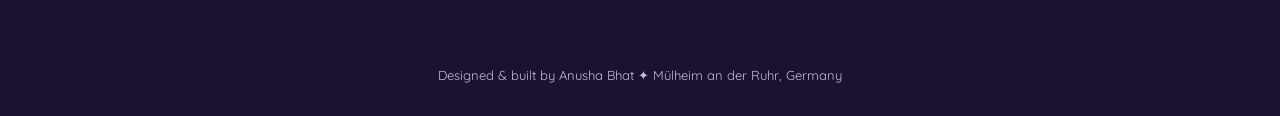
==== commit ea40aa57: "included links to linkedin and github" ====
--- a/index.html
+++ b/index.html
@@ -20,6 +20,16 @@
 <div class="stars-bg" id="starsBg" aria-hidden="true"></div>
 <div class="scanlines" aria-hidden="true"></div>
 <div class="crt-vignette" aria-hidden="true"></div>
+
+<!-- socials, stay put the whole time -->
+<div class="social-dock" aria-label="Social links">
+  <a href="https://linkedin.com/in/anusha-bhat-b804772aa" target="_blank" rel="noopener" aria-label="LinkedIn">
+    <svg viewBox="0 0 24 24" aria-hidden="true"><path d="M20.447 20.452h-3.554v-5.569c0-1.328-.027-3.037-1.852-3.037-1.853 0-2.136 1.445-2.136 2.939v5.667H9.351V9h3.414v1.561h.046c.477-.9 1.637-1.85 3.37-1.85 3.601 0 4.267 2.37 4.267 5.455v6.286zM5.337 7.433c-1.144 0-2.063-.926-2.063-2.065 0-1.138.92-2.063 2.063-2.063 1.14 0 2.064.925 2.064 2.063 0 1.139-.925 2.065-2.064 2.065zm1.782 13.019H3.555V9h3.564v11.452zM22.225 0H1.771C.792 0 0 .774 0 1.729v20.542C0 23.227.792 24 1.771 24h20.451C23.2 24 24 23.227 24 22.271V1.729C24 .774 23.2 0 22.222 0h.003z"/></svg>
+  </a>
+  <a href="https://github.com/anusha-bhat-repo" target="_blank" rel="noopener" aria-label="GitHub">
+    <svg viewBox="0 0 24 24" aria-hidden="true"><path d="M12 .297c-6.63 0-12 5.373-12 12 0 5.303 3.438 9.8 8.205 11.385.6.113.82-.258.82-.577 0-.285-.01-1.04-.015-2.04-3.338.724-4.042-1.61-4.042-1.61C4.422 18.07 3.633 17.7 3.633 17.7c-1.087-.744.084-.729.084-.729 1.205.084 1.84 1.236 1.84 1.236 1.07 1.835 2.807 1.305 3.492.998.108-.776.417-1.305.76-1.605-2.665-.3-5.466-1.332-5.466-5.93 0-1.31.465-2.38 1.235-3.22-.135-.303-.54-1.523.105-3.176 0 0 1.005-.322 3.3 1.23.96-.267 1.98-.399 3-.405 1.02.006 2.04.138 3 .405 2.28-1.552 3.285-1.23 3.285-1.23.645 1.653.24 2.873.12 3.176.765.84 1.23 1.91 1.23 3.22 0 4.61-2.805 5.625-5.475 5.92.42.36.81 1.096.81 2.22 0 1.606-.015 2.896-.015 3.286 0 .315.21.69.825.57C20.565 22.092 24 17.592 24 12.297c0-6.627-5.373-12-12-12"/></svg>
+  </a>
+</div>
 
 <!-- scroll zoom intro thingy -->
 <div class="hero-pin" id="heroPin">
@@ -96,7 +106,7 @@
       <div class="wrow"><span data-en="Status" data-de="Status">Status</span><span class="wval" data-en="🟢 Open to work" data-de="🟢 Offen für Arbeit">🟢 Open to work</span></div>
       <div class="wrow"><span data-en="Location" data-de="Standort">Location</span><span class="wval">Mülheim a.d. Ruhr</span></div>
       <div class="wrow"><span data-en="Degree" data-de="Abschluss">Degree</span><span class="wval">B.Sc. 2026</span></div>
-      <div class="wrow"><span data-en="caffeine" data-de="koffein">caffeine</span><span class="wval" data-en="∞ cups" data-de="∞ Tassen">∞ cups</span></div>
+      <div class="wrow"><span data-en="Caffeine" data-de="Koffein">Caffeine</span><span class="wval" data-en="∞ cups" data-de="∞ Tassen">∞ cups</span></div>
       <div class="wrow"><span data-en="Bugs squashed" data-de="Bugs gefixt">Bugs squashed</span><span class="wval" data-en="too many" data-de="zu viele">too many</span></div>
     </div>
   </div>
@@ -105,8 +115,8 @@
 
 <div class="marquee-wrap" aria-hidden="true">
   <div class="marquee-track" style="animation-duration:20s;">
-    <span>♥</span>DUISBURG-ESSEN<span>♥</span>SIEMENS ENERGY<span>♥</span>DEUTSCHLANDSTIPENDIUM<span>♥</span>HACKATHON FINALIST x5<span>♥</span>LOVE DESIGNING<span>♥</span>WORKING ON MY NEXT PORTFOLIO<span>♥</span>VERSION 8 IN TWO MONTHS<span>♥</span>
-    <span>♥</span>DUISBURG-ESSEN<span>♥</span>SIEMENS ENERGY<span>♥</span>DEUTSCHLANDSTIPENDIUM<span>♥</span>HACKATHON FINALIST x5<span>♥</span>LOVE DESIGNING<span>♥</span>WORKING ON MY NEXT PORTFOLIO<span>♥</span>VERSION 8 IN TWO MONTHS<span>♥</span>
+    <span>♥</span>DUISBURG-ESSEN<span>♥</span>SIEMENS ENERGY<span>♥</span>DEUTSCHLANDSTIPENDIUM<span>♥</span>HACKATHON FINALIST x5<span>♥</span>LOVE DESIGNING<span>♥</span>PROBABLY WORKING ON MY NEXT VERSION OF THIS PORTFOLIO<span>♥</span>THIS IS THE 8TH ONE IN TWO MONTHS<span>♥</span>
+    <span>♥</span>DUISBURG-ESSEN<span>♥</span>SIEMENS ENERGY<span>♥</span>DEUTSCHLANDSTIPENDIUM<span>♥</span>HACKATHON FINALIST x5<span>♥</span>LOVE DESIGNING<span>♥</span>PROBABLY WORKING ON MY NEXT VERSION OF THIS PORTFOLIO<span>♥</span>THIS IS THE 8TH ONE IN TWO MONTHS<span>♥</span>
   </div>
 </div>
 
@@ -248,7 +258,7 @@
     <div class="win98-bar"><span class="win98-title">HIGH SCORES</span><span class="win98-btns"><span>_</span><span>x</span></span></div>
     <div class="win98-widget-body">
       <div class="wrow"><span data-en="Roles held" data-de="Rollen bekleidet">Roles held</span><span class="wval">4</span></div>
-      <div class="wrow"><span data-en="years experience" data-de="Jahre Erfahrung">years experience</span><span class="wval" data-en="2 and counting" data-de="2 und zählt weiter">2 and counting</span></div>
+      <div class="wrow"><span data-en="Years experience" data-de="Jahre Erfahrung">Years experience</span><span class="wval" data-en="2 and counting" data-de="2 und zählt weiter">2 and counting</span></div>
       <div class="wrow"><span data-en="Scanners &amp; trackers run" data-de="Scanner &amp; Tracker bedient">Scanners &amp; trackers run</span><span class="wval" data-en="many" data-de="viele">many</span></div>
       <div class="wrow"><span data-en="Scripts shipped" data-de="Skripte veröffentlicht">Scripts shipped</span><span class="wval" data-en="countless" data-de="unzählige">countless</span></div>
       <div class="wrow"><span data-en="Level" data-de="Level">Level</span><span class="wval" data-en="still learning ★" data-de="lerne noch ★">still learning ★</span></div>
@@ -310,7 +320,7 @@
 
 <div class="fun-fact-row">
   <div class="stars-line">♥ ★ ♥ ★ ♥</div>
-  <p data-en="Fun fact: I've visited over 25 countries, and I'm not planning to stop." data-de="Übrigens: Ich habe schon über 25 Länder besucht, und das ist noch nicht das Ende.">Fun fact: I've visited over 25 countries, and I'm not planning to stop.</p>
+  <p data-en="Fun fact: I've been to 25+ countries, and Germany still has the best döner." data-de="Übrigens: War schon in über 25 Ländern, und den besten Döner gibt's trotzdem hier in Deutschland.">Fun fact: I've been to 25+ countries, and Germany still has the best döner.</p>
 </div>
 
 <section id="contact">
--- a/style.css
+++ b/style.css
@@ -204,6 +204,20 @@
   mix-blend-mode:multiply;
 }
 
+/* social dock, always there */
+.social-dock{
+  position:fixed; left:20px; bottom:20px; z-index:50;
+  display:flex; flex-direction:column; gap:10px;
+}
+.social-dock a{
+  width:38px; height:38px; border-radius:10px; border:2px solid var(--border);
+  background:var(--card); display:flex; align-items:center; justify-content:center;
+  transition:transform .15s ease, border-color .15s ease;
+}
+.social-dock a:hover{ transform:translateY(-3px); border-color:var(--accent2); }
+.social-dock svg{ width:18px; height:18px; fill:var(--ink); }
+@media (max-width:800px){ .social-dock{ left:14px; bottom:14px; } .social-dock a{ width:34px; height:34px; } }
+
 /* motion layer (might change later!!!) */
 .type-cursor{ color:var(--accent); animation:cursor-blink 1s steps(1) infinite; }
 @keyframes cursor-blink{ 50%{ opacity:0; } }
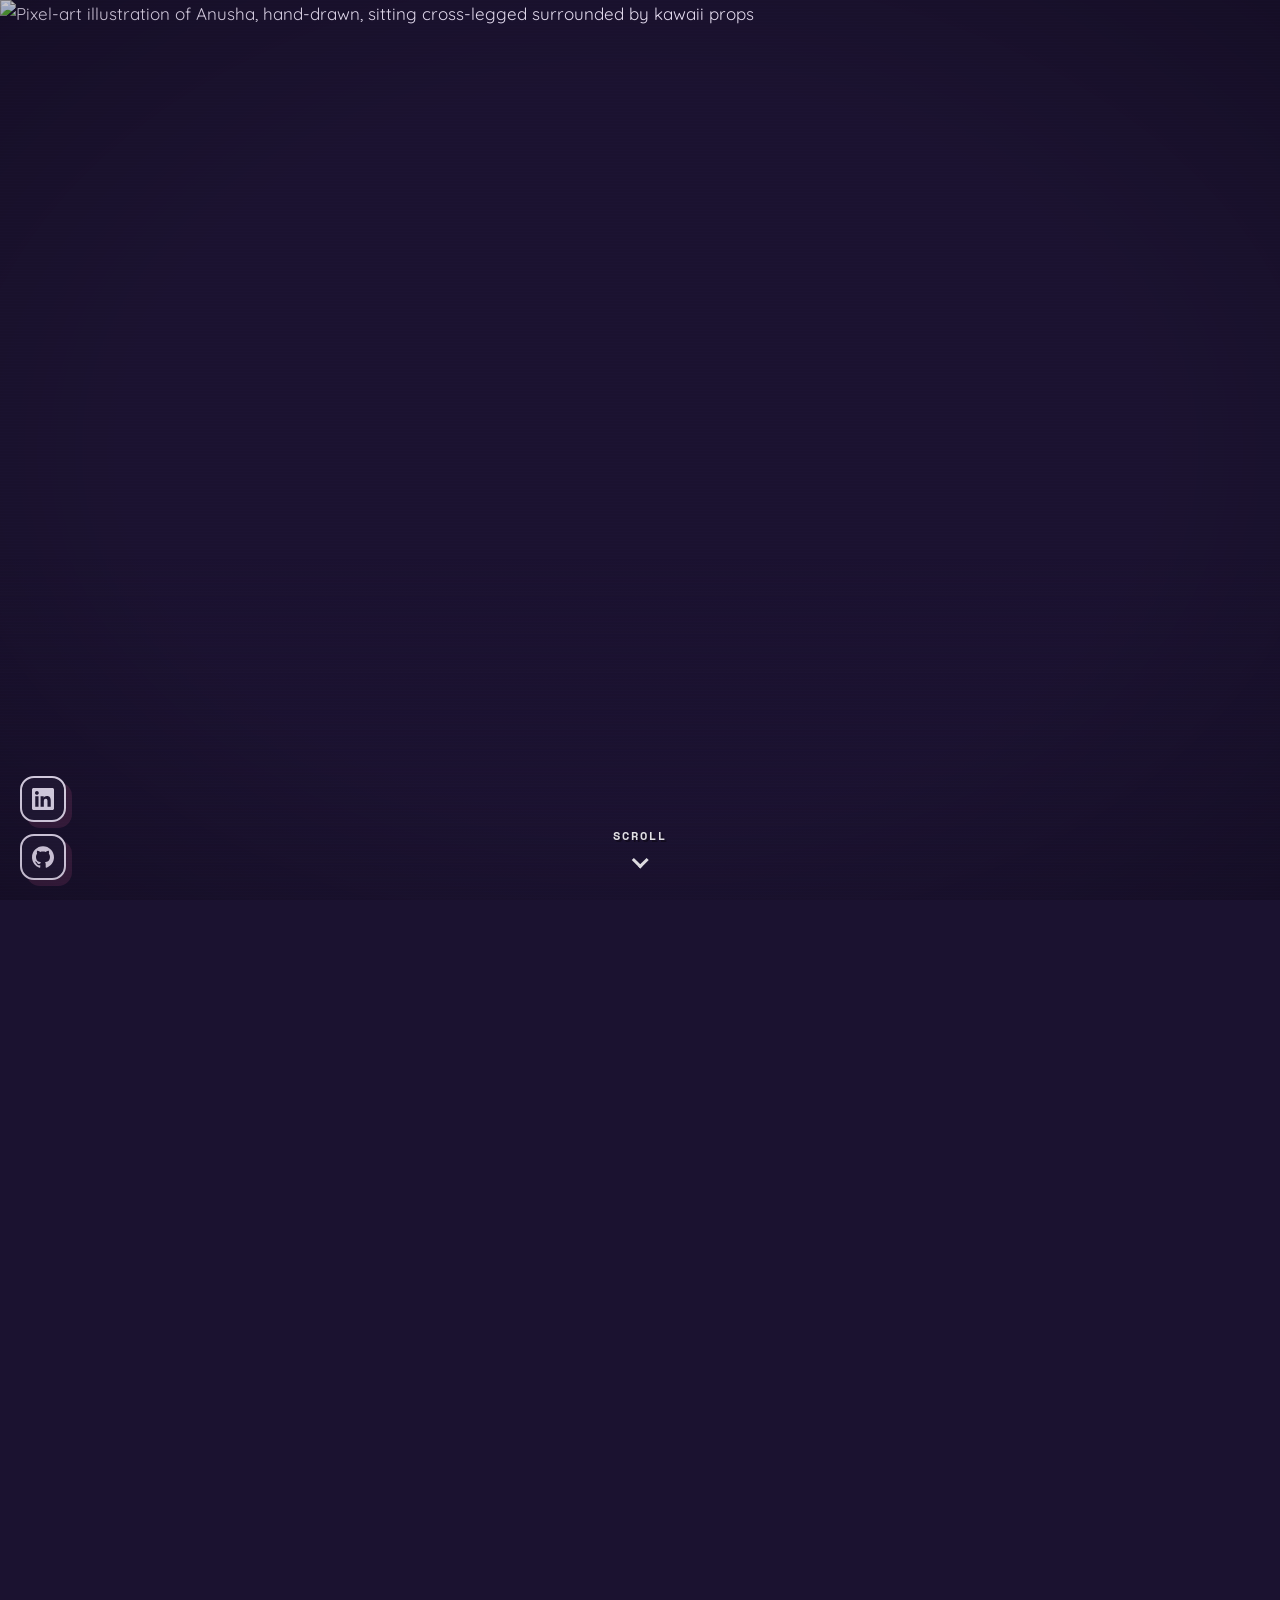
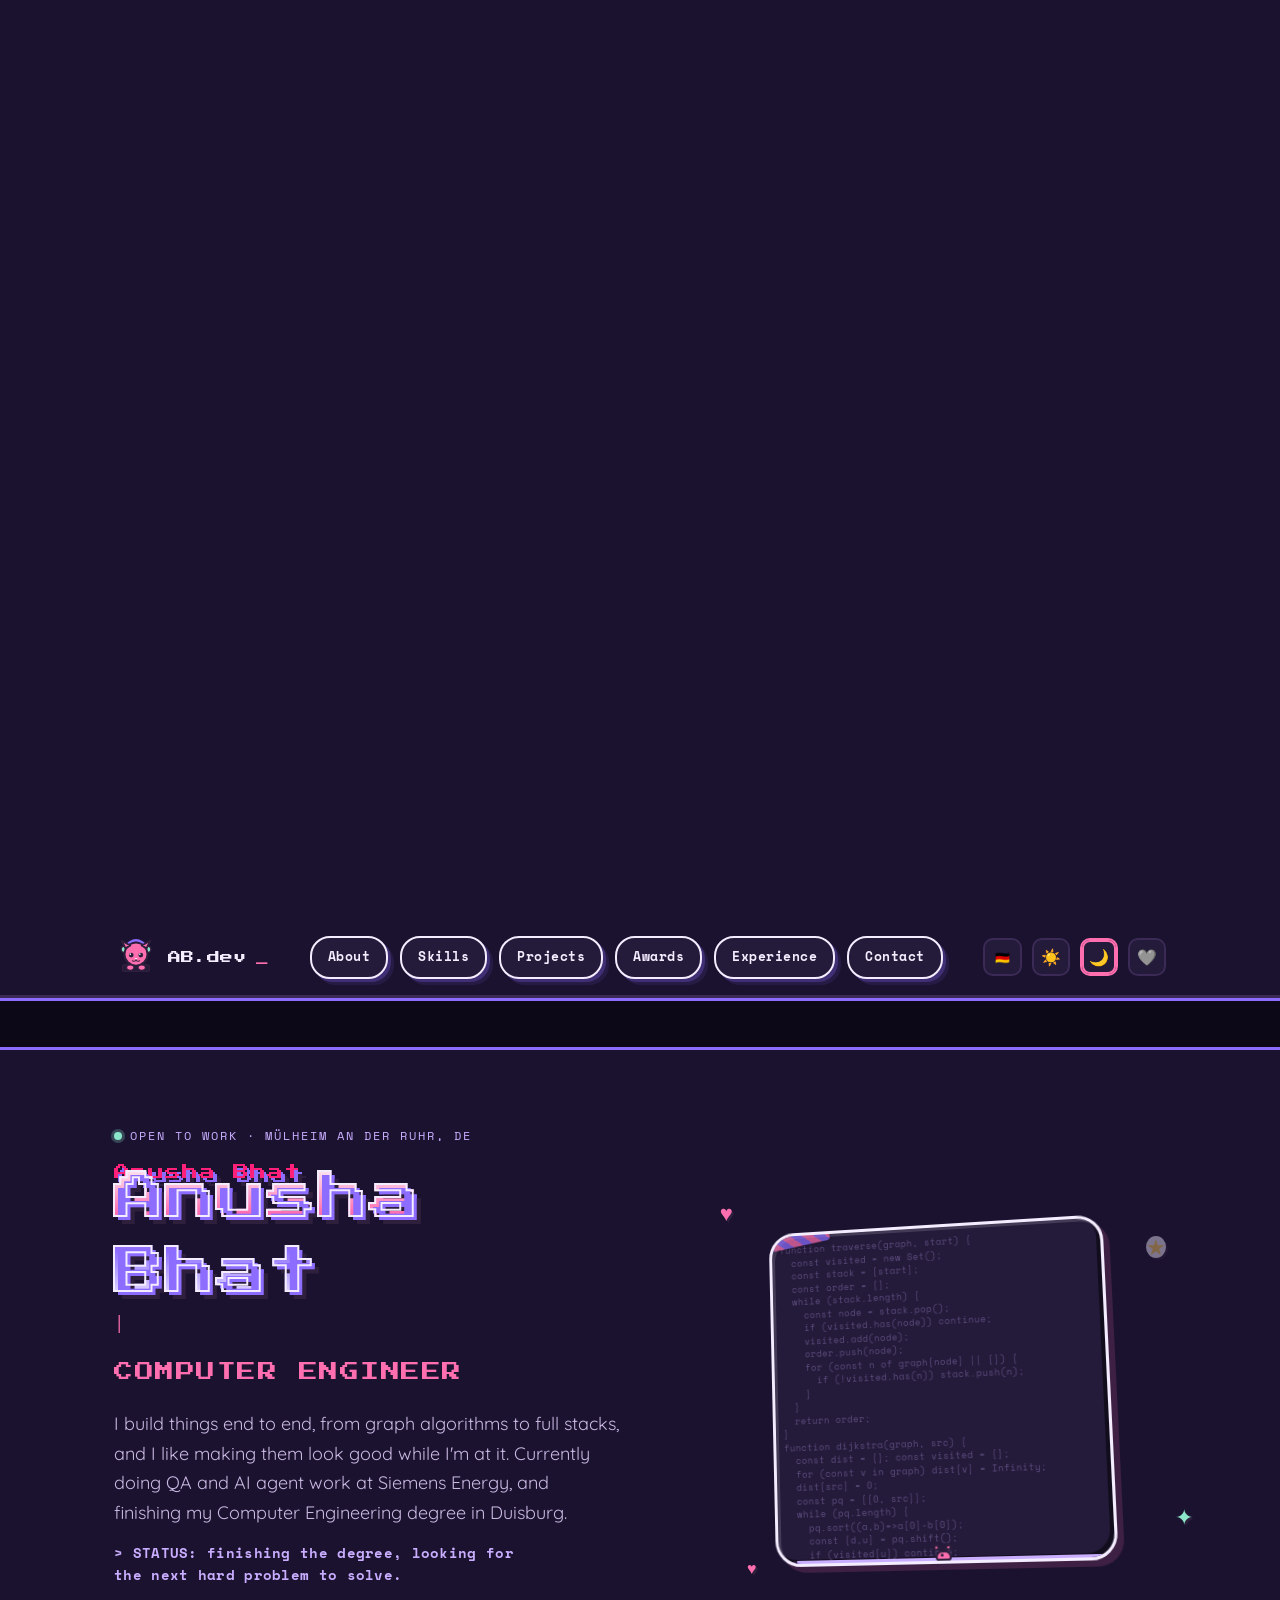
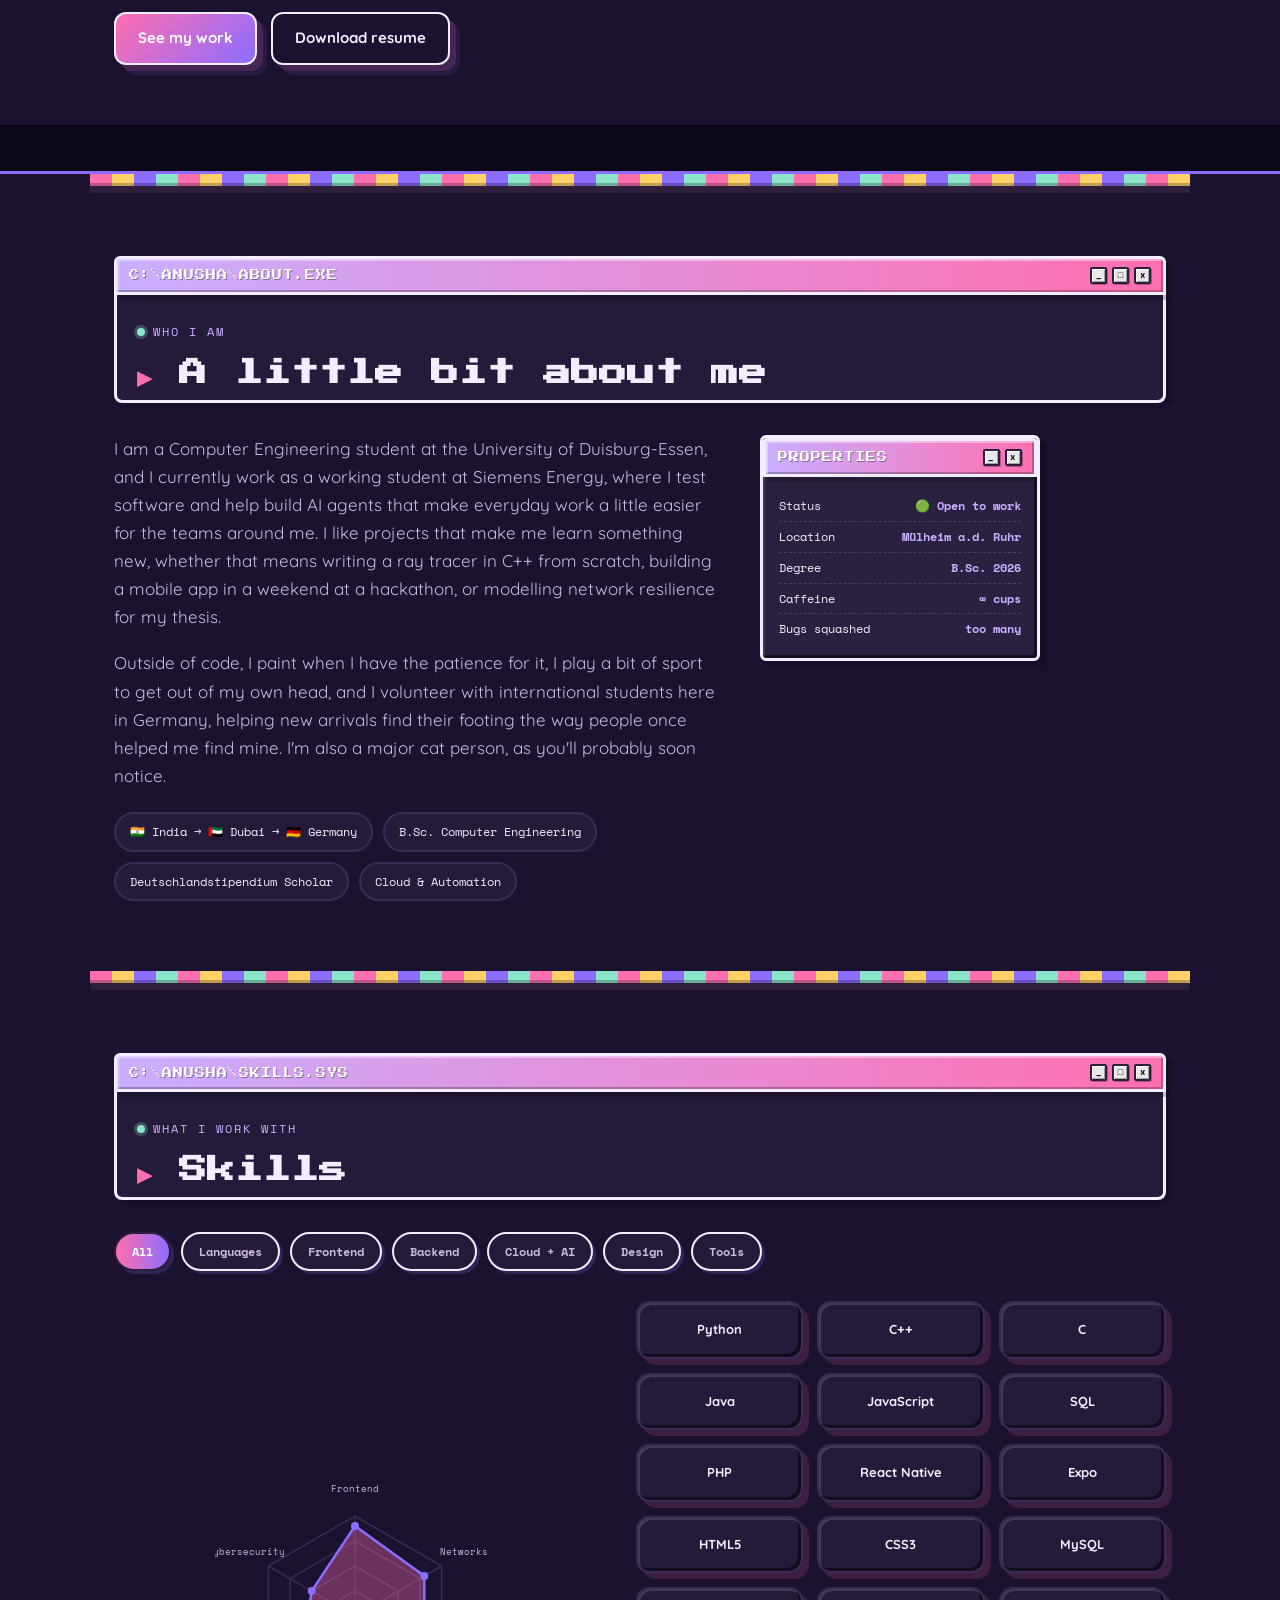
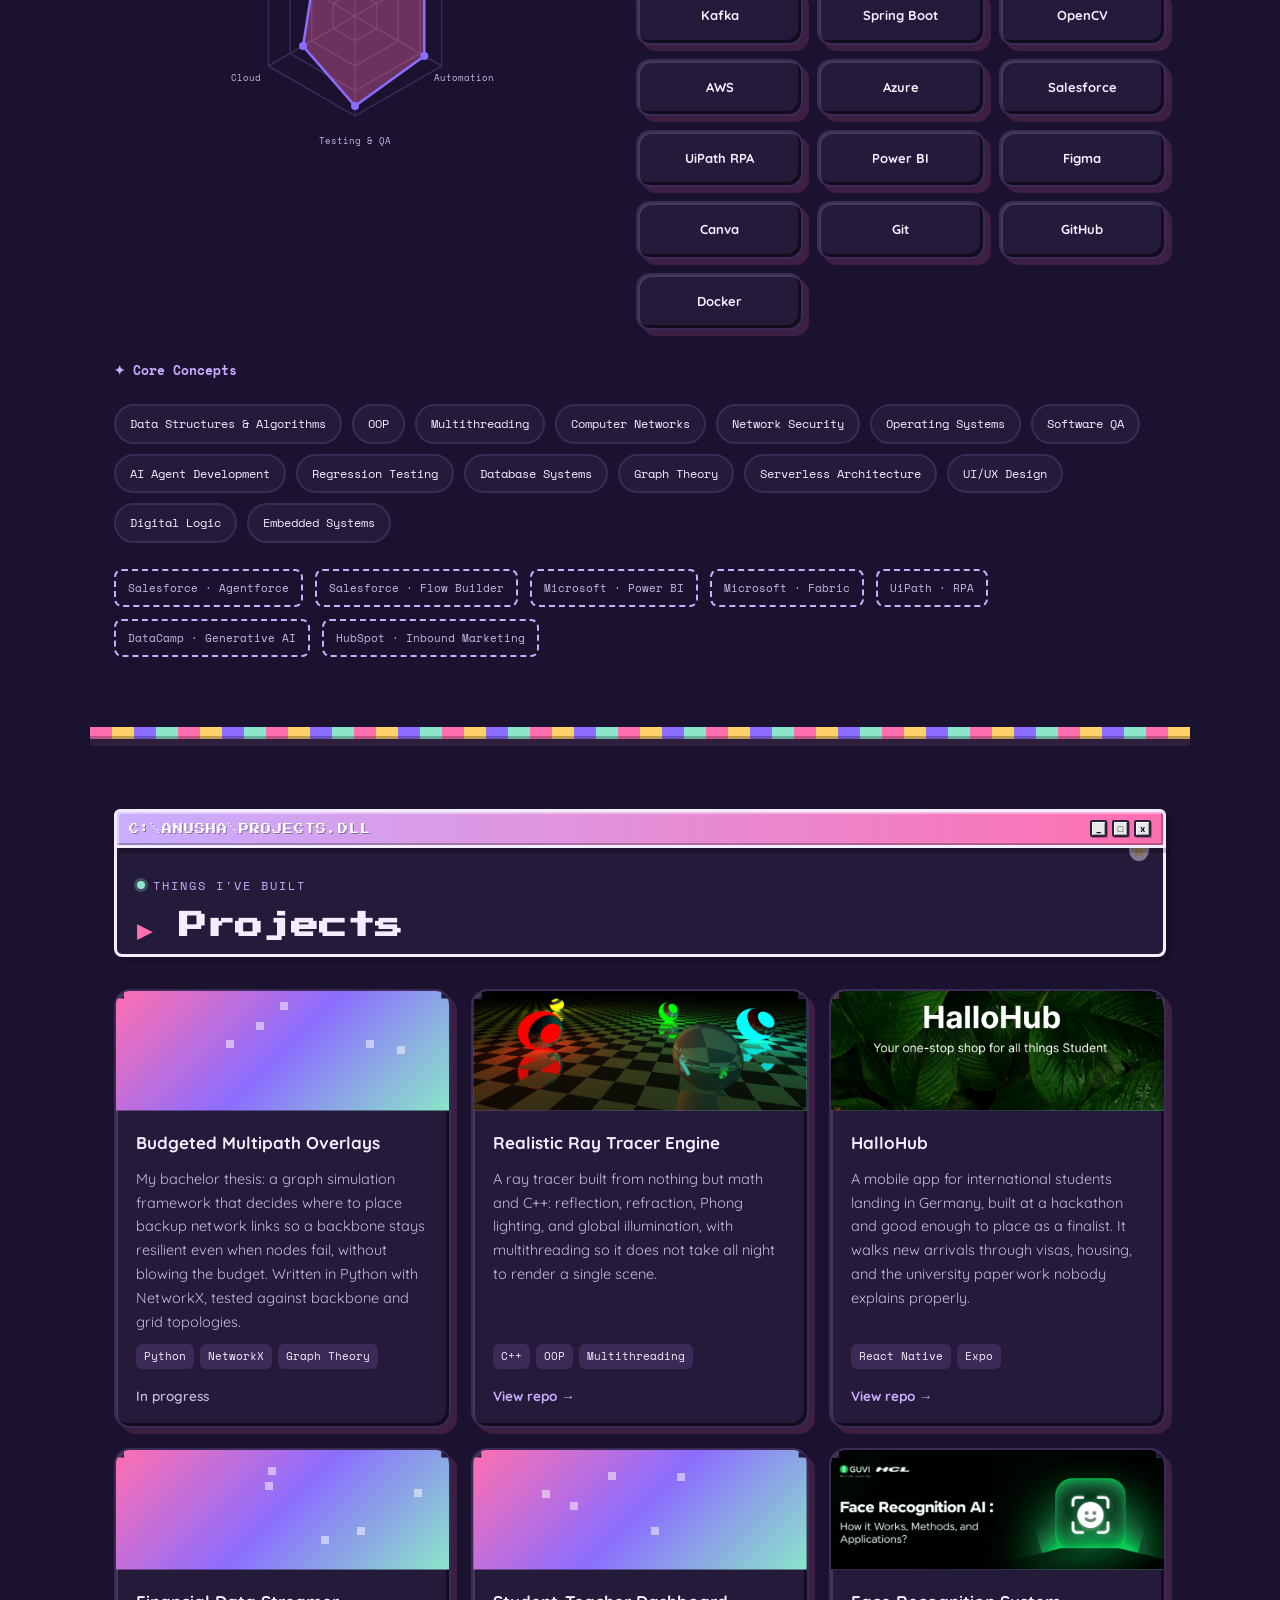
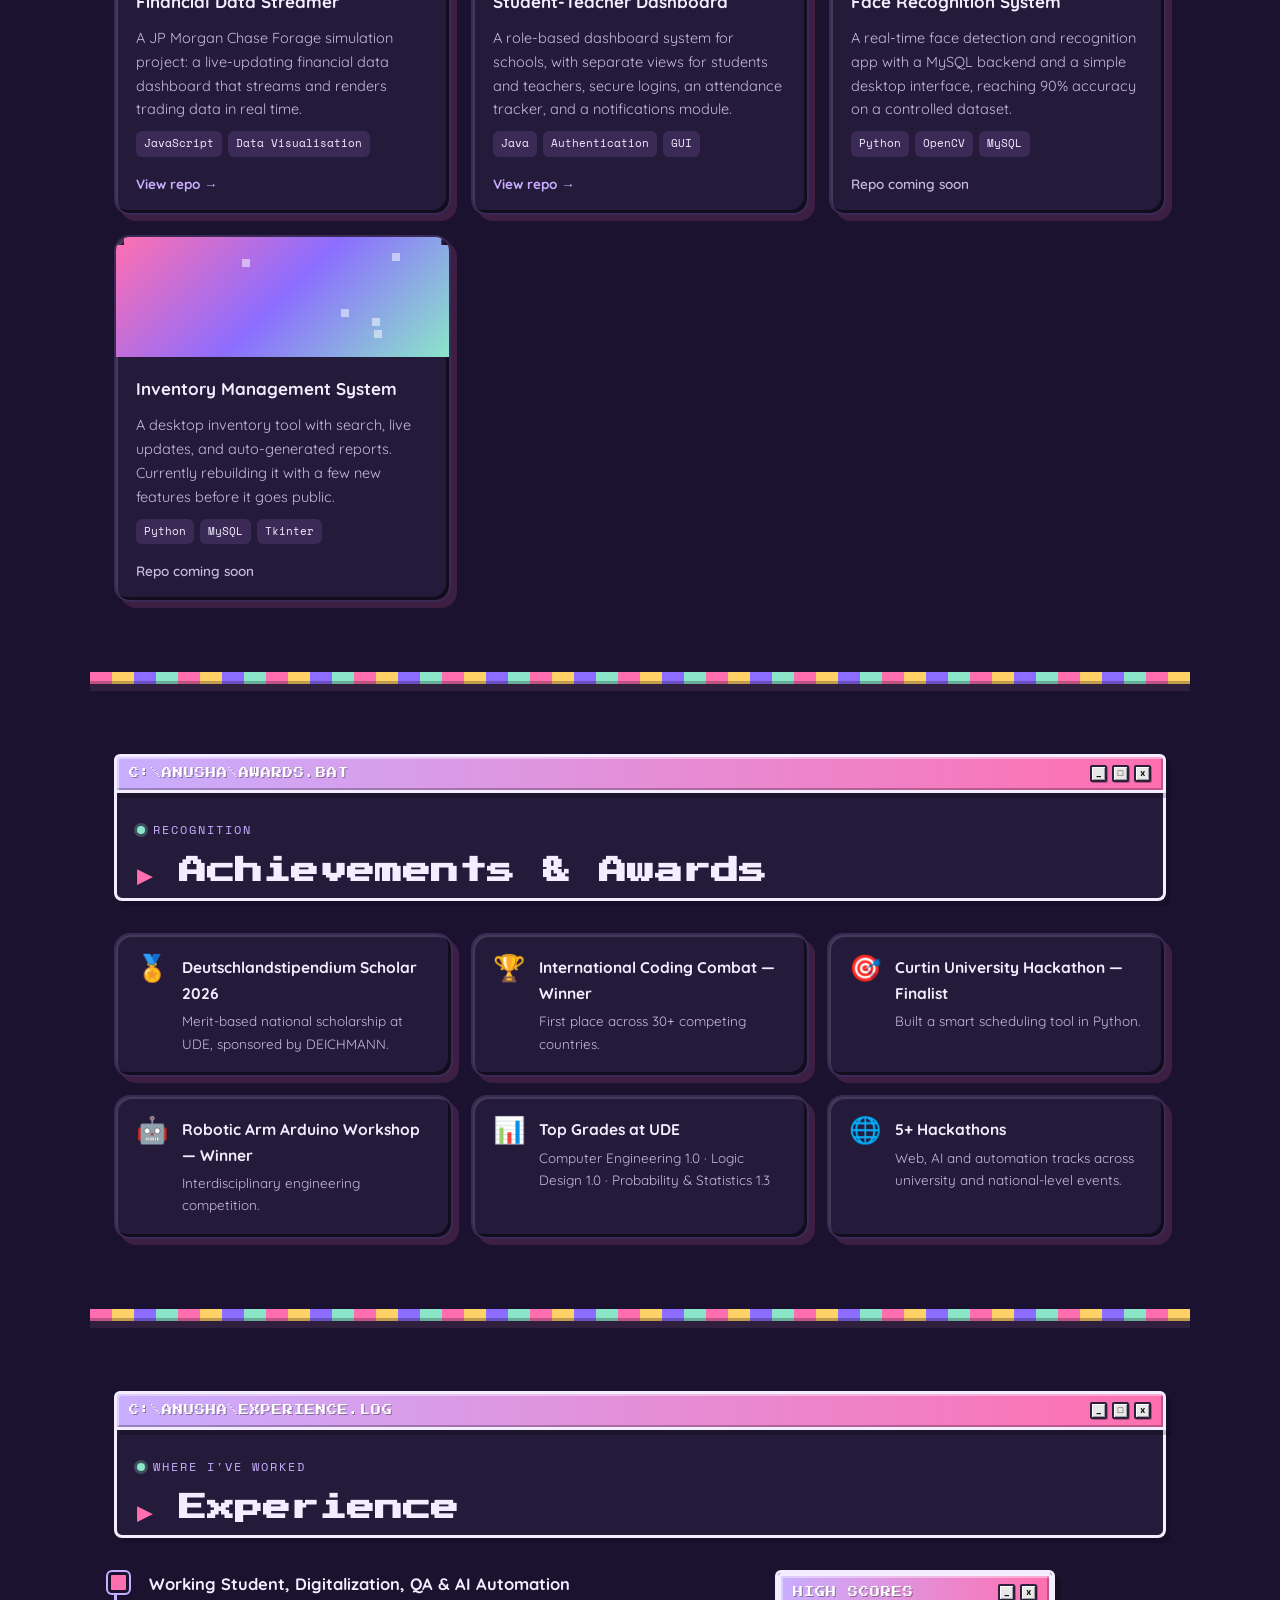
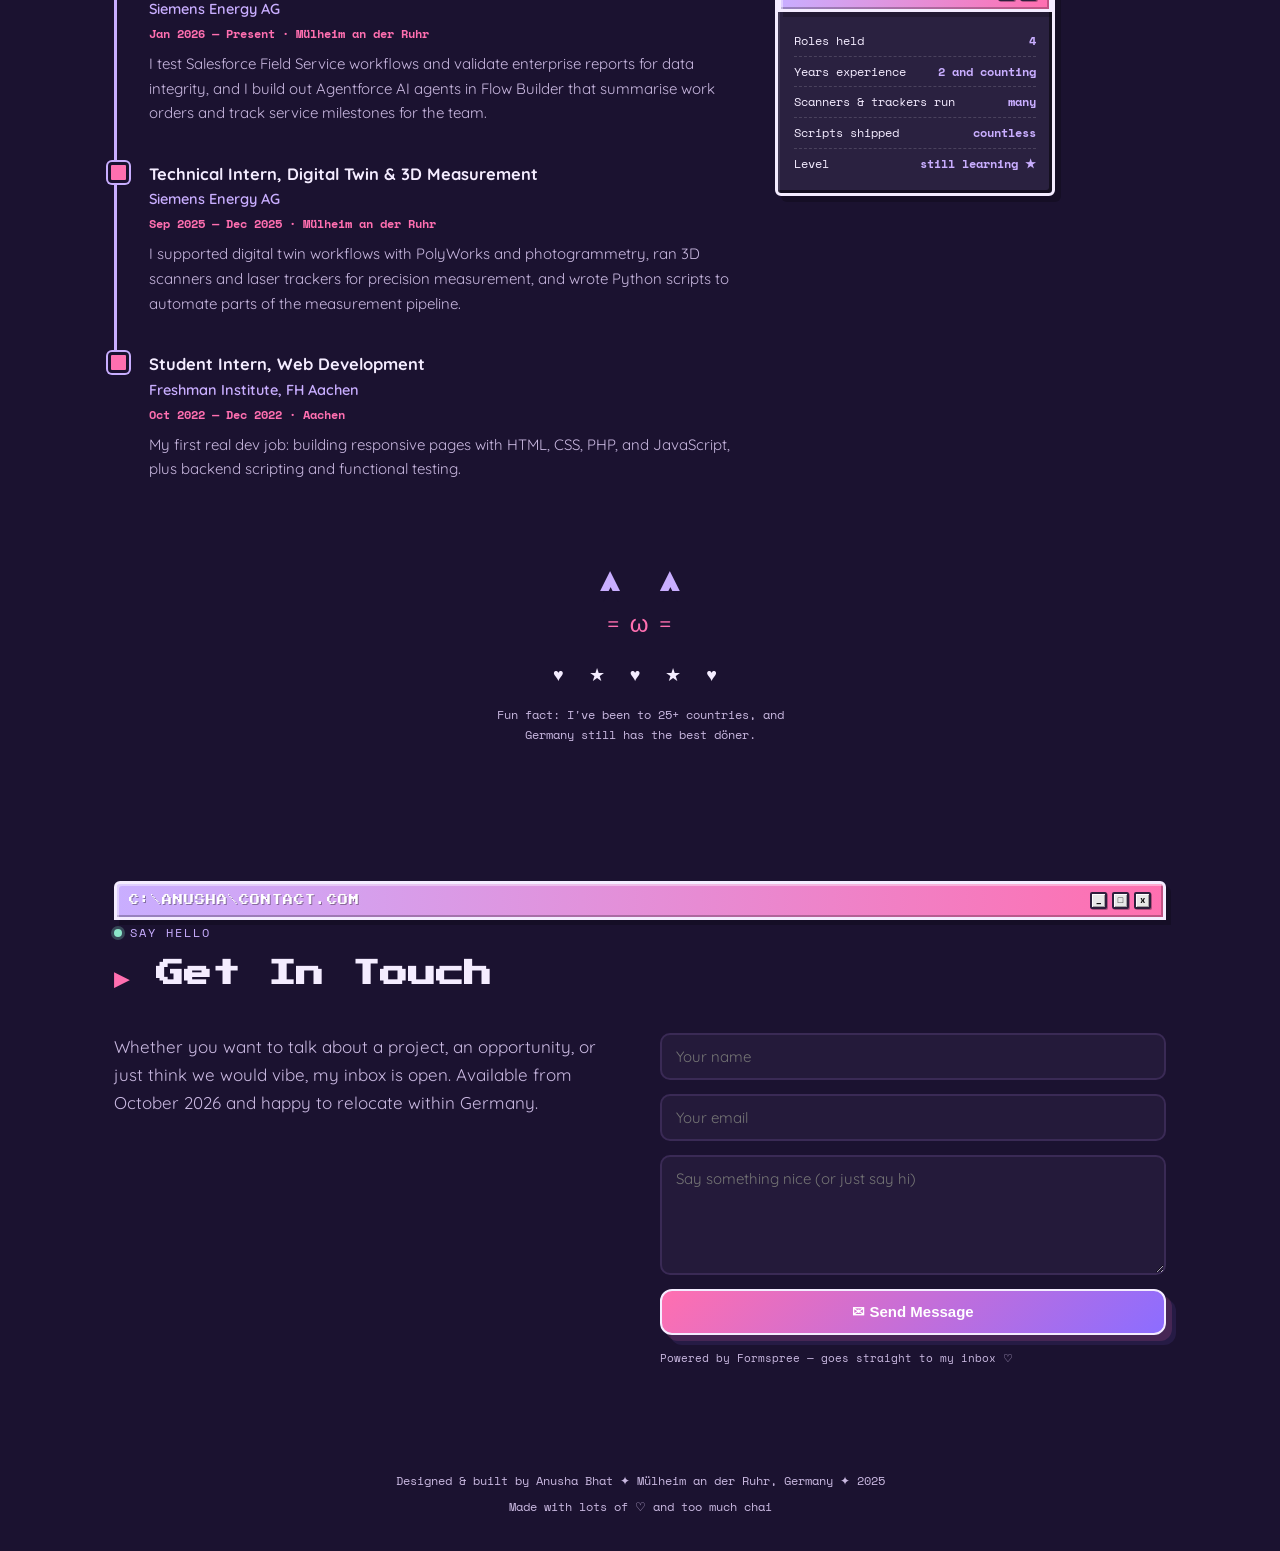
==== commit 8feccd5e: "final update" ====
--- a/index.html
+++ b/index.html
@@ -3,23 +3,24 @@
 <head>
 <meta charset="UTF-8">
 <meta name="viewport" content="width=device-width, initial-scale=1.0">
-<title>Anusha Bhat — Computer Engineer</title>
-<link href="https://fonts.googleapis.com/css2?family=Quicksand:wght@400;500;600;700&display=swap" rel="stylesheet">
+<title>Anusha Bhat — Forward Engineer</title>
+<link rel="preconnect" href="https://fonts.googleapis.com">
+<link href="https://fonts.googleapis.com/css2?family=Bungee&family=Press+Start+2P&family=Quicksand:wght@400;500;600;700&family=Space+Mono:wght@400;700&display=swap" rel="stylesheet">
 <link rel="stylesheet" href="style.css">
 </head>
 <body>
 
-<!-- cat loader  -->
+<div class="stars-bg no-boring" id="starsBg" aria-hidden="true"></div>
+<div class="scanlines no-boring" aria-hidden="true"></div>
+<div class="crt-vignette no-boring" aria-hidden="true"></div>
+
 <div id="loader">
-  <div class="loader-box">
-    <div class="loader-spinner"></div>
-    <div class="loader-text">loading AB.dev<span class="type-cursor">_</span></div>
-  </div>
-</div>
-
-<div class="stars-bg" id="starsBg" aria-hidden="true"></div>
-<div class="scanlines" aria-hidden="true"></div>
-<div class="crt-vignette" aria-hidden="true"></div>
+  <div class="loader-text">✦ LOADING ANUSHA.EXE ✦</div>
+  <div class="loader-background">
+    <div class="loader-cat"></div>
+  </div>
+  <div class="loader-console">PLEASE WAIT</div>
+</div>
 
 <!-- socials, stay put the whole time -->
 <div class="social-dock" aria-label="Social links">
@@ -31,316 +32,272 @@
   </a>
 </div>
 
-<!-- scroll zoom intro thingy -->
+<!-- ============ FULL-BLEED SCROLL-ZOOM INTRO ============ -->
 <div class="hero-pin" id="heroPin">
   <div class="hero-sticky">
     <div class="hero-img-wrap" id="heroImgWrap">
-      <img class="hero-zoom-img" id="heroZoomImg" src="images/hero-illustration.png" alt="Pixel art illustration of Anusha surrounded by kawaii props">
+      <img class="hero-zoom-img" id="heroZoomImg" src="photo.png" alt="Pixel-art illustration of Anusha, hand-drawn, sitting cross-legged surrounded by kawaii props">
     </div>
     <div class="hero-zoom-overlay"></div>
-    <div class="scroll-cue" id="scrollCue"><span>scroll</span><span class="chevron"></span></div>
+    <div class="scroll-cue no-boring" id="scrollCue"><span>Scroll</span><span class="chevron"></span></div>
   </div>
 </div>
 
 <header>
-  <div class="brand">AB.dev</div>
-  <nav>
-    <ul>
-      <li><a href="#about" data-en="About" data-de="Über mich">About</a></li>
-      <li><a href="#skills" data-en="Skills" data-de="Fähigkeiten">Skills</a></li>
-      <li><a href="#projects" data-en="Projects" data-de="Projekte">Projects</a></li>
-      <li><a href="#experience" data-en="Experience" data-de="Erfahrung">Experience</a></li>
-      <li><a href="#recognition" data-en="Awards" data-de="Auszeichnungen">Awards</a></li>
-      <li><a href="#contact" data-en="Contact" data-de="Kontakt">Contact</a></li>
-    </ul>
-  </nav>
-  <div class="controls">
-    <button class="icon-btn lang-btn" id="langToggle" aria-label="Switch to German" title="Switch to German">🇩🇪</button>
-    <button class="icon-btn" id="lightToggle" aria-label="Light mode" title="Light mode">☀️</button>
-    <button class="icon-btn" id="darkToggle" aria-label="Dark mode" title="Dark mode">🌙</button>
-  </div>
+  <div class="nav-wrap">
+    <div class="brand">
+      <div class="brand-cat-wrap">
+        <svg viewBox="0 0 46 38">
+          <rect x="9" y="27" width="28" height="7" rx="2" fill="var(--card)" stroke="var(--ink)" stroke-width="1.6"/>
+          <path d="M11 9 Q23 -6 35 9" stroke="var(--purple)" stroke-width="2.6" fill="none"/>
+          <circle cx="11" cy="11" r="3.6" fill="var(--mint)" stroke="var(--ink)" stroke-width="1.6"/>
+          <circle cx="35" cy="11" r="3.6" fill="var(--mint)" stroke="var(--ink)" stroke-width="1.6"/>
+          <circle cx="23" cy="16" r="12" fill="var(--accent)" stroke="var(--ink)" stroke-width="2"/>
+          <path d="M12 10 L8 2 L17 7 Z" fill="var(--accent)" stroke="var(--ink)" stroke-width="2" stroke-linejoin="round"/>
+          <path d="M34 10 L38 2 L29 7 Z" fill="var(--accent)" stroke="var(--ink)" stroke-width="2" stroke-linejoin="round"/>
+          <circle cx="18" cy="17" r="2.5" fill="var(--ink)"/>
+          <circle cx="28" cy="17" r="2.5" fill="var(--ink)"/>
+          <circle cx="17" cy="16" r="0.8" fill="#fff"/>
+          <circle cx="27" cy="16" r="0.8" fill="#fff"/>
+          <path d="M21.5 20 L23 21.8 L24.5 20 Z" fill="#fff" opacity=".9"/>
+          <path d="M23 21.8 v1 M23 22.8 q-2 1.6 -4 .3 M23 22.8 q2 1.6 4 .3" stroke="var(--ink)" stroke-width="1" fill="none" stroke-linecap="round"/>
+          <g class="bc-paw left"><ellipse cx="17" cy="30" rx="4" ry="3" fill="var(--accent)" stroke="var(--ink)" stroke-width="1.6"/></g>
+          <g class="bc-paw right"><ellipse cx="29" cy="30" rx="4" ry="3" fill="var(--accent)" stroke="var(--ink)" stroke-width="1.6"/></g>
+        </svg>
+      </div>
+      AB.dev<span class="blink-cursor">_</span>
+    </div>
+    <nav class="desktop-nav">
+      <ul>
+        <li><a href="#about" data-en="About" data-de="Über mich">About</a></li>
+        <li><a href="#skills" data-en="Skills" data-de="Fähigkeiten">Skills</a></li>
+        <li><a href="#projects" data-en="Projects" data-de="Projekte">Projects</a></li>
+        <li><a href="#recognition" data-en="Awards" data-de="Auszeichnungen">Awards</a></li>
+        <li><a href="#experience" data-en="Experience" data-de="Erfahrung">Experience</a></li>
+        <li><a href="#contact" data-en="Contact" data-de="Kontakt">Contact</a></li>
+      </ul>
+    </nav>
+    <div class="controls">
+      <button class="icon-btn lang-btn" id="langToggle" aria-label="Switch to German" title="Switch to German">🇩🇪</button>
+      <button class="icon-btn" id="lightToggle" aria-label="Switch to light mode" title="Light mode">☀️</button>
+      <button class="icon-btn" id="darkToggle" aria-label="Switch to dark mode" title="Dark mode">🌙</button>
+      <button class="icon-btn" id="boringToggle" aria-label="Switch to boring mode" title="For people who don't like fun">🩶</button>
+      <button class="hamburger" id="hamburger" aria-label="Open menu" aria-expanded="false">
+        <div></div><div></div><div></div>
+      </button>
+    </div>
+  </div>
+  <div class="mobile-menu" id="mobileMenu">
+    <a href="#about" data-en="About" data-de="Über mich">About</a>
+    <a href="#skills" data-en="Skills" data-de="Fähigkeiten">Skills</a>
+    <a href="#projects" data-en="Projects" data-de="Projekte">Projects</a>
+    <a href="#recognition" data-en="Awards" data-de="Auszeichnungen">Awards</a>
+    <a href="#experience" data-en="Experience" data-de="Erfahrung">Experience</a>
+    <a href="#contact" data-en="Contact" data-de="Kontakt">Contact</a>
+    <a href="#" id="mobileResume" data-en="Resume" data-de="Lebenslauf">Resume</a>
+  </div>
+  <div id="scrollBar"></div>
 </header>
 
-<div class="marquee-wrap" aria-hidden="true">
+<div class="marquee-wrap no-boring" aria-hidden="true">
   <div class="marquee-track">
-    <span>★</span>PYTHON<span>★</span>C++<span>★</span>JAVA<span>★</span>REACT NATIVE<span>★</span>SALESFORCE AGENTFORCE<span>★</span>OPEN TO WORK OCT 2026<span>★</span>AWS<span>★</span>AZURE<span>★</span>PHP<span>★</span>MYSQL<span>★</span>DOCKER<span>★</span>UIPATH RPA<span>★</span>POWER BI<span>★</span>GRAPH THEORY<span>★</span>
-    <span>★</span>PYTHON<span>★</span>C++<span>★</span>JAVA<span>★</span>REACT NATIVE<span>★</span>SALESFORCE AGENTFORCE<span>★</span>OPEN TO WORK OCT 2026<span>★</span>AWS<span>★</span>AZURE<span>★</span>PHP<span>★</span>MYSQL<span>★</span>DOCKER<span>★</span>UIPATH RPA<span>★</span>POWER BI<span>★</span>GRAPH THEORY<span>★</span>
-  </div>
-</div>
-
-<section class="hero" id="about">
-  <div class="about-row">
+    <span>★</span>PYTHON<span>★</span>C++<span>★</span>JAVA<span>★</span>REACT NATIVE<span>★</span>SALESFORCE AGENTFORCE<span>★</span>OPEN TO WORK OCT 2026<span>★</span>AWS<span>★</span>AZURE<span>★</span>PHP<span>★</span>MYSQL<span>★</span>DOCKER<span>★</span>SLIGHTLY TOO MANY BROWSER TABS OPEN<span>★</span>UIPATH RPA<span>★</span>POWER BI<span>★</span>GRAPH THEORY<span>★</span>IT WORKED FIRST TRY (ONCE)<span>★</span>
+    <span>★</span>PYTHON<span>★</span>C++<span>★</span>JAVA<span>★</span>REACT NATIVE<span>★</span>SALESFORCE AGENTFORCE<span>★</span>OPEN TO WORK OCT 2026<span>★</span>AWS<span>★</span>AZURE<span>★</span>PHP<span>★</span>MYSQL<span>★</span>DOCKER<span>★</span>SLIGHTLY TOO MANY BROWSER TABS OPEN<span>★</span>UIPATH RPA<span>★</span>POWER BI<span>★</span>GRAPH THEORY<span>★</span>IT WORKED FIRST TRY (ONCE)<span>★</span>
+  </div>
+</div>
+
+<section class="hero">
   <div>
-  <div class="eyebrow" data-en="OPEN TO WORK · MÜLHEIM AN DER RUHR, DE" data-de="OFFEN FÜR ARBEIT · MÜLHEIM AN DER RUHR, DE">OPEN TO WORK · MÜLHEIM AN DER RUHR, DE</div>
-  <h1 class="sparkle glitch" id="heroName" data-text=""></h1><span class="type-cursor" id="typeCursor">|</span>
-  <div class="role" data-en="Computer Engineer" data-de="Informatikingenieurin">Computer Engineer</div>
-  <div style="position:relative; display:inline-block;">
-    <span class="pix-sprite heart" style="top:-14px; left:-10px; animation-delay:.2s;">♥</span>
-    <span class="pix-sprite star" style="top:-8px; right:-12px; animation-delay:.9s;">★</span>
-    <span class="pix-sprite mint" style="bottom:-6px; right:-14px; animation-delay:1.6s;">✦</span>
-    <div class="photo-frame" id="photoFrame">
-      <img src="images/photo.jpg" alt="Anusha Bhat" onerror="this.parentElement.textContent='[ photo goes here ]'">
-    </div>
-  </div>
-  <p data-en="I am a Computer Engineering student at the University of Duisburg-Essen, and I currently work as a working student at Siemens Energy, where I test software and help build AI agents that make everyday work a little easier for the teams around me. I like projects that make me learn something new." data-de="Ich studiere Informatik an der Universität Duisburg-Essen und arbeite derzeit als Werkstudentin bei Siemens Energy, wo ich Software teste und KI-Agenten mitentwickle, die den Arbeitsalltag meiner Teams erleichtern. Ich mag Projekte, bei denen ich etwas Neues lerne.">
-    I am a Computer Engineering student at the University of Duisburg-Essen, and I currently work
-    as a working student at Siemens Energy, where I test software and help build AI agents that
-    make everyday work a little easier for the teams around me. I like projects that make me learn
-    something new.
-  </p>
-  <p data-en="Outside of code, I paint when I have the time for it, play a bit of sport, and volunteer with international students here in Germany. I'm also a major cat person as you'll probably soon notice." data-de="Neben dem Programmieren male ich, wenn ich Zeit dafür habe, treibe ein bisschen Sport und engagiere mich für internationale Studierende hier in Deutschland. Außerdem bin ich ein großer Katzenmensch — das wirst du bestimmt bald merken.">
-    Outside of code, I paint when I have the time for it, play a bit of sport, and volunteer with
-    international students here in Germany. I'm also a major cat person as you'll probably soon notice.
-  </p>
-  <div class="chip-row">
-    <span class="chip">🇮🇳 India → 🇦🇪 Dubai → 🇩🇪 Germany</span>
-    <span class="chip">B.Sc. Computer Engineering</span>
-    <span class="chip">Deutschlandstipendium Scholar</span>
-    <span class="chip">Cloud & Automation</span>
-  </div>
-  <a class="btn" href="resume.pdf" download data-en="Download resume" data-de="Lebenslauf herunterladen">Download resume</a>
-  </div>
-  <div class="win98-widget">
-    <div class="win98-bar"><span class="win98-title">PROPERTIES</span><span class="win98-btns"><span>_</span><span>x</span></span></div>
-    <div class="win98-widget-body">
-      <div class="wrow"><span data-en="Status" data-de="Status">Status</span><span class="wval" data-en="🟢 Open to work" data-de="🟢 Offen für Arbeit">🟢 Open to work</span></div>
-      <div class="wrow"><span data-en="Location" data-de="Standort">Location</span><span class="wval">Mülheim a.d. Ruhr</span></div>
-      <div class="wrow"><span data-en="Degree" data-de="Abschluss">Degree</span><span class="wval">B.Sc. 2026</span></div>
-      <div class="wrow"><span data-en="Caffeine" data-de="Koffein">Caffeine</span><span class="wval" data-en="∞ cups" data-de="∞ Tassen">∞ cups</span></div>
-      <div class="wrow"><span data-en="Bugs squashed" data-de="Bugs gefixt">Bugs squashed</span><span class="wval" data-en="too many" data-de="zu viele">too many</span></div>
-    </div>
-  </div>
-  </div>
-</section>
-
-<div class="marquee-wrap" aria-hidden="true">
-  <div class="marquee-track" style="animation-duration:20s;">
+    <div class="eyebrow"><span class="dot"></span> <span data-en="OPEN TO WORK · MÜLHEIM AN DER RUHR, DE" data-de="OFFEN FÜR ARBEIT · MÜLHEIM AN DER RUHR, DE">OPEN TO WORK · MÜLHEIM AN DER RUHR, DE</span></div>
+    <h1 class="chrome-text sparkle glitch" id="heroName" data-text=""></h1><span class="type-cursor" id="typeCursor">|</span>
+    <span class="role" data-en="computer engineer" data-de="Informatikingenieurin">computer engineer</span>
+    <p class="lede" data-en="I build things end to end, from graph algorithms to full stacks, and I like making them look good while I'm at it. Currently doing QA and AI agent work at Siemens Energy, and finishing my Computer Engineering degree in Duisburg." data-de="Ich baue Dinge von Anfang bis Ende, von Graphalgorithmen bis zum kompletten Stack, und ich mag es, sie dabei auch gut aussehen zu lassen. Aktuell arbeite ich bei Siemens Energy an QA und KI-Agenten und schließe mein Informatikstudium in Duisburg ab.">
+      I build things end to end, from graph algorithms to full stacks, and I like making them look good while I'm at it. Currently doing QA and AI agent work at Siemens Energy, and finishing my Computer Engineering degree in Duisburg.
+    </p>
+    <p class="status-line" data-en="&gt; STATUS: finishing the degree, looking for the next hard problem to solve." data-de="&gt; STATUS: Studium wird abgeschlossen, auf der Suche nach dem nächsten harten Problem.">
+      &gt; STATUS: finishing the degree, looking for the next hard problem to solve.
+    </p>
+    <div class="btn-row">
+      <a class="btn" href="#projects" data-en="See my work" data-de="Meine Projekte">See my work</a>
+      <a class="btn ghost" href="resume.pdf" download id="resumeBtn" data-en="Download resume" data-de="Lebenslauf herunterladen">Download resume</a>
+    </div>
+  </div>
+  <div class="hero-art">
+    <span class="pix-sprite heart no-boring" style="top:-6%; left:2%; animation-delay:.2s;">♥</span>
+    <span class="pix-sprite star no-boring" style="top:4%; right:0%; animation-delay:.9s;">★</span>
+    <span class="pix-sprite mint no-boring" style="bottom:10%; right:-6%; animation-delay:1.6s;">✦</span>
+    <span class="pix-sprite heart no-boring" style="bottom:-4%; left:8%; animation-delay:1.2s; font-size:16px;">♥</span>
+    <div class="photo-frame plinth" id="photoFrame">
+      <div class="washi no-boring"></div>
+      <div class="bg-code">function traverse(graph, start) {
+  const visited = new Set();
+  const stack = [start];
+  const order = [];
+  while (stack.length) {
+    const node = stack.pop();
+    if (visited.has(node)) continue;
+    visited.add(node);
+    order.push(node);
+    for (const n of graph[node] || []) {
+      if (!visited.has(n)) stack.push(n);
+    }
+  }
+  return order;
+}
+function dijkstra(graph, src) {
+  const dist = {}; const visited = {};
+  for (const v in graph) dist[v] = Infinity;
+  dist[src] = 0;
+  const pq = [[0, src]];
+  while (pq.length) {
+    pq.sort((a,b)=>a[0]-b[0]);
+    const [d,u] = pq.shift();
+    if (visited[u]) continue;
+    visited[u] = true;
+    for (const [v,w] of graph[u]) {
+      if (d+w < dist[v]) { dist[v]=d+w; pq.push([dist[v],v]); }
+    }
+  }
+  return dist;
+}</div>
+      <div class="shelf"></div>
+      <div class="walk-cat"><span class="e1"></span><span class="e2"></span><span class="b"></span><span class="n"></span></div>
+    </div>
+  </div>
+</section>
+
+<div class="marquee-wrap no-boring" aria-hidden="true" style="border-top:none;">
+  <div class="marquee-track" style="animation-duration:22s;">
     <span>♥</span>DUISBURG-ESSEN<span>♥</span>SIEMENS ENERGY<span>♥</span>DEUTSCHLANDSTIPENDIUM<span>♥</span>HACKATHON FINALIST x5<span>♥</span>LOVE DESIGNING<span>♥</span>PROBABLY WORKING ON MY NEXT VERSION OF THIS PORTFOLIO<span>♥</span>THIS IS THE 8TH ONE IN TWO MONTHS<span>♥</span>
     <span>♥</span>DUISBURG-ESSEN<span>♥</span>SIEMENS ENERGY<span>♥</span>DEUTSCHLANDSTIPENDIUM<span>♥</span>HACKATHON FINALIST x5<span>♥</span>LOVE DESIGNING<span>♥</span>PROBABLY WORKING ON MY NEXT VERSION OF THIS PORTFOLIO<span>♥</span>THIS IS THE 8TH ONE IN TWO MONTHS<span>♥</span>
   </div>
 </div>
 
-<section id="skills">
-  <div class="section-head">
-    <div class="eyebrow" data-en="WHAT I WORK WITH" data-de="WOMIT ICH ARBEITE">WHAT I WORK WITH</div>
+<section id="about" class="tint">
+  <div class="win98-bar no-boring"><span class="win98-title">C:\ANUSHA\ABOUT.EXE</span><span class="win98-btns"><span>_</span><span>□</span><span>x</span></span></div>
+  <div class="section-head reveal">
+    <div class="eyebrow"><span class="dot"></span> <span data-en="WHO I AM" data-de="ÜBER MICH">WHO I AM</span></div>
+    <h2 data-en="A little bit about me" data-de="Ein bisschen über mich">A little bit about me</h2>
+  </div>
+  <div class="about-grid reveal" style="max-width:none; display:grid; grid-template-columns:1.5fr 1fr; gap:36px; align-items:start;">
+    <div>
+      <p data-en="I am a Computer Engineering student at the University of Duisburg-Essen, and I currently work as a working student at Siemens Energy, where I test software and help build AI agents that make everyday work a little easier for the teams around me. I like projects that make me learn something new, whether that means writing a ray tracer in C++ from scratch, building a mobile app in a weekend at a hackathon, or modelling network resilience for my thesis." data-de="Ich studiere Informatik an der Universität Duisburg-Essen und arbeite derzeit als Werkstudentin bei Siemens Energy, wo ich Software teste und KI-Agenten mitentwickle, die den Arbeitsalltag meiner Teams erleichtern. Ich mag Projekte, bei denen ich etwas Neues lerne, egal ob das bedeutet, einen Ray Tracer in C++ von Grund auf zu schreiben, an einem Hackathon-Wochenende eine App zu bauen, oder Netzwerkresilienz für meine Abschlussarbeit zu modellieren.">
+        I am a Computer Engineering student at the University of Duisburg-Essen, and I currently work as a working student at Siemens Energy, where I test software and help build AI agents that make everyday work a little easier for the teams around me. I like projects that make me learn something new, whether that means writing a ray tracer in C++ from scratch, building a mobile app in a weekend at a hackathon, or modelling network resilience for my thesis.
+      </p>
+      <p data-en="Outside of code, I paint when I have the patience for it, I play a bit of sport to get out of my own head, and I volunteer with international students here in Germany, helping new arrivals find their footing the way people once helped me find mine. I'm also a major cat person, as you'll probably soon notice." data-de="Neben dem Programmieren male ich, wenn ich die Geduld dafür habe, treibe ein bisschen Sport, um abzuschalten, und engagiere ich mich für internationale Studierende hier in Deutschland, denen ich helfe, sich einzuleben, so wie mir damals geholfen wurde. Außerdem bin ich ein großer Katzenmensch — das wirst du bestimmt bald merken." style="margin-top:18px;">
+        Outside of code, I paint when I have the patience for it, I play a bit of sport to get out of my own head, and I volunteer with international students here in Germany, helping new arrivals find their footing the way people once helped me find mine. I'm also a major cat person, as you'll probably soon notice.
+      </p>
+      <div class="chip-row">
+        <span class="chip">🇮🇳 India → 🇦🇪 Dubai → 🇩🇪 Germany</span>
+        <span class="chip">B.Sc. Computer Engineering</span>
+        <span class="chip">Deutschlandstipendium Scholar</span>
+        <span class="chip">Cloud & Automation</span>
+      </div>
+    </div>
+    <div class="win98-widget no-boring">
+      <div class="win98-bar"><span class="win98-title">PROPERTIES</span><span class="win98-btns"><span>_</span><span>x</span></span></div>
+      <div class="win98-widget-body">
+        <div class="wrow"><span data-en="Status" data-de="Status">Status</span><span class="wval" data-en="🟢 Open to work" data-de="🟢 Offen für Arbeit">🟢 Open to work</span></div>
+        <div class="wrow"><span data-en="Location" data-de="Standort">Location</span><span class="wval">Mülheim a.d. Ruhr</span></div>
+        <div class="wrow"><span data-en="Degree" data-de="Abschluss">Degree</span><span class="wval">B.Sc. 2026</span></div>
+        <div class="wrow"><span data-en="Caffeine" data-de="Koffein">Caffeine</span><span class="wval" data-en="∞ cups" data-de="∞ Tassen">∞ cups</span></div>
+        <div class="wrow"><span data-en="Bugs squashed" data-de="Bugs gefixt">Bugs squashed</span><span class="wval" data-en="too many" data-de="zu viele">too many</span></div>
+      </div>
+    </div>
+  </div>
+</section>
+
+<section id="skills" class="tint">
+  <div class="win98-bar no-boring"><span class="win98-title">C:\ANUSHA\SKILLS.SYS</span><span class="win98-btns"><span>_</span><span>□</span><span>x</span></span></div>
+  <div class="section-head reveal">
+    <div class="eyebrow"><span class="dot"></span> <span data-en="WHAT I WORK WITH" data-de="WOMIT ICH ARBEITE">WHAT I WORK WITH</span></div>
     <h2 data-en="Skills" data-de="Fähigkeiten">Skills</h2>
   </div>
-  <div class="skills-grid">
-    <div class="skill-card">Python</div>
-    <div class="skill-card">C++</div>
-    <div class="skill-card">Java</div>
-    <div class="skill-card">JavaScript</div>
-    <div class="skill-card">React Native</div>
-    <div class="skill-card">MySQL</div>
-    <div class="skill-card">AWS</div>
-    <div class="skill-card">Azure</div>
-    <div class="skill-card">Salesforce</div>
-    <div class="skill-card">UiPath RPA</div>
-    <div class="skill-card">Power BI</div>
-    <div class="skill-card">Docker</div>
-  </div>
-</section>
-
-<section id="projects">
-  <div class="section-head">
-    <div class="eyebrow" data-en="THINGS I'VE BUILT" data-de="WAS ICH GEBAUT HABE">THINGS I'VE BUILT</div>
+  <div class="skills-toolbar reveal" id="filterBar"></div>
+  <div class="skills-body reveal">
+    <div class="radar-wrap" id="radarWrap"></div>
+    <div class="logo-grid" id="skillsGrid"></div>
+  </div>
+  <div class="core-concepts-head reveal">✦ <span data-en="Core Concepts" data-de="Kernkonzepte">Core Concepts</span></div>
+  <div class="chip-row reveal" id="coreConceptsRow"></div>
+  <div class="cert-row reveal" id="certRow"></div>
+</section>
+
+<section id="projects" class="tint">
+  <div class="win98-bar no-boring"><span class="win98-title">C:\ANUSHA\PROJECTS.DLL</span><span class="win98-btns"><span>_</span><span>□</span><span>x</span></span></div>
+  <div class="section-head reveal" style="position:relative;">
+    <div class="eyebrow"><span class="dot"></span> <span data-en="THINGS I'VE BUILT" data-de="WAS ICH GEBAUT HABE">THINGS I'VE BUILT</span></div>
     <h2 data-en="Projects" data-de="Projekte">Projects</h2>
-  </div>
-  <div class="project-grid">
-
-    <div class="project-card">
-      <div class="project-thumb">
-        <img src="images/projects/ray-tracer.jpg" alt="Realistic Ray Tracer Engine" style="width:100%;height:100%;object-fit:cover;" onerror="this.remove()">
+    <span class="pix-sprite star no-boring" style="top:-6px; right:14px; animation-delay:.4s;">★</span>
+  </div>
+  <div class="project-grid reveal" id="projectGrid"></div>
+</section>
+
+<section id="recognition" class="tint">
+  <div class="win98-bar no-boring"><span class="win98-title">C:\ANUSHA\AWARDS.BAT</span><span class="win98-btns"><span>_</span><span>□</span><span>x</span></span></div>
+  <div class="section-head reveal">
+    <div class="eyebrow"><span class="dot"></span> <span data-en="RECOGNITION" data-de="AUSZEICHNUNGEN">RECOGNITION</span></div>
+    <h2 data-en="Achievements & Awards" data-de="Erfolge & Auszeichnungen">Achievements & Awards</h2>
+  </div>
+  <div class="awards-grid reveal" id="awardsGrid"></div>
+</section>
+
+<section id="experience" class="tint">
+  <div class="win98-bar no-boring"><span class="win98-title">C:\ANUSHA\EXPERIENCE.LOG</span><span class="win98-btns"><span>_</span><span>□</span><span>x</span></span></div>
+  <div class="section-head reveal">
+    <div class="eyebrow"><span class="dot"></span> <span data-en="WHERE I'VE WORKED" data-de="WO ICH GEARBEITET HABE">WHERE I'VE WORKED</span></div>
+    <h2 data-en="Experience" data-de="Erfahrung">Experience</h2>
+  </div>
+  <div style="display:grid; grid-template-columns:1.6fr 1fr; gap:36px; align-items:start;">
+    <div class="timeline reveal" id="timeline"></div>
+    <div class="win98-widget no-boring">
+      <div class="win98-bar"><span class="win98-title">HIGH SCORES</span><span class="win98-btns"><span>_</span><span>x</span></span></div>
+      <div class="win98-widget-body">
+        <div class="wrow"><span data-en="Roles held" data-de="Rollen bekleidet">Roles held</span><span class="wval">4</span></div>
+        <div class="wrow"><span data-en="Years experience" data-de="Jahre Erfahrung">Years experience</span><span class="wval" data-en="2 and counting" data-de="2 und zählt weiter">2 and counting</span></div>
+        <div class="wrow"><span data-en="Scanners &amp; trackers run" data-de="Scanner &amp; Tracker bedient">Scanners &amp; trackers run</span><span class="wval" data-en="many" data-de="viele">many</span></div>
+        <div class="wrow"><span data-en="Scripts shipped" data-de="Skripte veröffentlicht">Scripts shipped</span><span class="wval" data-en="countless" data-de="unzählige">countless</span></div>
+        <div class="wrow"><span data-en="Level" data-de="Level">Level</span><span class="wval" data-en="still learning ★" data-de="lerne noch ★">still learning ★</span></div>
       </div>
-      <div class="project-body">
-        <h3>Realistic Ray Tracer Engine</h3>
-        <p data-en="Reflection, refraction, Phong lighting and global illumination, written in C++ with multithreading." data-de="Reflexion, Brechung, Phong-Beleuchtung und globale Beleuchtung, geschrieben in C++ mit Multithreading.">Reflection, refraction, Phong lighting and global illumination, written in C++ with multithreading.</p>
-        <div class="tag-row"><span class="tag">C++</span><span class="tag">OOP</span><span class="tag">Multithreading</span></div>
-      </div>
-    </div>
-
-    <div class="project-card">
-      <div class="project-thumb">
-        <img src="images/projects/hallohub.jpg" alt="HalloHub" style="width:100%;height:100%;object-fit:cover;" onerror="this.remove()">
-      </div>
-      <div class="project-body">
-        <h3>HalloHub</h3>
-        <p data-en="A hackathon-built mobile app that walks international students through visas, housing, and university paperwork." data-de="Eine auf einem Hackathon entwickelte App, die internationale Studierende durch Visum, Wohnungssuche und Uni-Papierkram führt.">A hackathon-built mobile app that walks international students through visas, housing, and university paperwork.</p>
-        <div class="tag-row"><span class="tag">React Native</span><span class="tag">Expo</span></div>
-      </div>
-    </div>
-
-    <div class="project-card">
-      <div class="project-thumb">
-        <img src="images/projects/face-recognition.jpg" alt="Face Recognition System" style="width:100%;height:100%;object-fit:cover;" onerror="this.remove()">
-      </div>
-      <div class="project-body">
-        <h3>Face Recognition System</h3>
-        <p data-en="Real-time face detection and recognition with a MySQL backend, reaching 90% accuracy on a controlled dataset." data-de="Echtzeit-Gesichtserkennung mit MySQL-Backend, die auf einem kontrollierten Datensatz 90% Genauigkeit erreicht.">Real-time face detection and recognition with a MySQL backend, reaching 90% accuracy on a controlled dataset.</p>
-        <div class="tag-row"><span class="tag">Python</span><span class="tag">OpenCV</span><span class="tag">MySQL</span></div>
-      </div>
-    </div>
-
-    <div class="project-card">
-      <div class="project-thumb">
-        <img src="images/projects/financial-data-streamer.jpg" alt="Financial Data Streamer" style="width:100%;height:100%;object-fit:cover;" onerror="this.remove()">
-      </div>
-      <div class="project-body">
-        <h3>Financial Data Streamer</h3>
-        <p data-en="A JP Morgan Chase Forage simulation project: a live-updating financial data dashboard that streams and renders trading data in real time." data-de="Ein JP-Morgan-Chase-Forage-Simulationsprojekt: ein live aktualisiertes Finanzdaten-Dashboard, das Handelsdaten in Echtzeit streamt und darstellt.">A JP Morgan Chase Forage simulation project: a live-updating financial data dashboard that streams and renders trading data in real time.</p>
-        <div class="tag-row"><span class="tag">JavaScript</span><span class="tag">Data Viz</span></div>
-      </div>
-    </div>
-
-    <div class="project-card">
-      <div class="project-thumb">
-        <img src="images/projects/student-teacher-dashboard.jpg" alt="Student-Teacher Dashboard" style="width:100%;height:100%;object-fit:cover;" onerror="this.remove()">
-      </div>
-      <div class="project-body">
-        <h3>Student-Teacher Dashboard</h3>
-        <p data-en="A role-based dashboard system for schools, with separate views for students and teachers, secure logins, an attendance tracker, and a notifications module." data-de="Ein rollenbasiertes Dashboard-System für Schulen mit getrennten Ansichten für Schüler und Lehrer, sicheren Logins, Anwesenheitsverfolgung und Benachrichtigungsmodul.">A role-based dashboard system for schools, with separate views for students and teachers, secure logins, an attendance tracker, and a notifications module.</p>
-        <div class="tag-row"><span class="tag">Java</span><span class="tag">Authentication</span><span class="tag">GUI</span></div>
-      </div>
-    </div>
-
-    <div class="project-card">
-      <div class="project-thumb">
-        <img src="images/projects/inventory-management.jpg" alt="Inventory Management System" style="width:100%;height:100%;object-fit:cover;" onerror="this.remove()">
-      </div>
-      <div class="project-body">
-        <h3>Inventory Management System</h3>
-        <p data-en="A desktop inventory tool with search, live updates, and auto-generated reports." data-de="Ein Desktop-Inventartool mit Suche, Live-Updates und automatisch generierten Berichten.">A desktop inventory tool with search, live updates, and auto-generated reports.</p>
-        <div class="tag-row"><span class="tag">Python</span><span class="tag">MySQL</span><span class="tag">Tkinter</span></div>
-      </div>
-    </div>
-
-    <div class="project-card">
-      <div class="project-thumb">
-        <img src="images/projects/multipath-overlays.jpg" alt="Budgeted Multipath Overlays" style="width:100%;height:100%;object-fit:cover;" onerror="this.remove()">
-      </div>
-      <div class="project-body">
-        <h3>Budgeted Multipath Overlays</h3>
-        <p data-en="My bachelor thesis: a graph simulation framework that decides where to place backup network links so a backbone stays resilient even when nodes fail, without blowing the budget." data-de="Meine Bachelorarbeit: ein Graph-Simulationsframework, das entscheidet, wo Backup-Netzwerkverbindungen platziert werden, damit ein Backbone auch bei Knotenausfällen belastbar bleibt, ohne das Budget zu sprengen.">My bachelor thesis: a graph simulation framework that decides where to place backup network links so a backbone stays resilient even when nodes fail, without blowing the budget.</p>
-        <div class="tag-row"><span class="tag">Python</span><span class="tag">NetworkX</span><span class="tag">Graph Theory</span></div>
-      </div>
-    </div>
-
-  </div>
-</section>
-
-<section id="experience">
-  <div class="section-head">
-    <div class="eyebrow" data-en="WHERE I'VE WORKED" data-de="WO ICH GEARBEITET HABE">WHERE I'VE WORKED</div>
-    <h2 data-en="Experience" data-de="Erfahrung">Experience</h2>
-  </div>
-  <div class="experience-row">
-  <div class="timeline">
-    <div class="tl-item">
-      <div class="tl-role" data-en="Working Student, Digitalization, QA & AI Automation" data-de="Werkstudentin, Digitalisierung, QA & KI-Automatisierung">Working Student, Digitalization, QA & AI Automation</div>
-      <div class="tl-org">Siemens Energy AG</div>
-      <span class="tl-date" data-en="Jan 2026 — Present · Mülheim an der Ruhr" data-de="Jan 2026 — heute · Mülheim an der Ruhr">Jan 2026 — Present · Mülheim an der Ruhr</span>
-      <p class="tl-desc" data-en="Testing Salesforce Field Service workflows, validating enterprise reports, and building Agentforce AI agents that summarise work orders and track service milestones." data-de="Testen von Salesforce-Field-Service-Workflows, Prüfen von Unternehmensberichten und Entwicklung von Agentforce-KI-Agenten, die Arbeitsaufträge zusammenfassen und Servicemeilensteine verfolgen.">Testing Salesforce Field Service workflows, validating enterprise reports, and building Agentforce AI agents that summarise work orders and track service milestones.</p>
-    </div>
-    <div class="tl-item">
-      <div class="tl-role" data-en="Technical Intern, Digital Twin & 3D Measurement" data-de="Technische Praktikantin, Digital Twin & 3D-Messtechnik">Technical Intern, Digital Twin & 3D Measurement</div>
-      <div class="tl-org">Siemens Energy AG</div>
-      <span class="tl-date" data-en="Sep 2025 — Dec 2025 · Mülheim an der Ruhr" data-de="Sep 2025 — Dez 2025 · Mülheim an der Ruhr">Sep 2025 — Dec 2025 · Mülheim an der Ruhr</span>
-      <p class="tl-desc" data-en="Supported digital twin workflows with PolyWorks and photogrammetry, ran 3D scanners and laser trackers, and automated parts of the measurement pipeline with Python." data-de="Unterstützung von Digital-Twin-Workflows mit PolyWorks und Photogrammetrie, Bedienung von 3D-Scannern und Lasertrackern und Automatisierung von Teilen der Messpipeline mit Python.">Supported digital twin workflows with PolyWorks and photogrammetry, ran 3D scanners and laser trackers, and automated parts of the measurement pipeline with Python.</p>
-    </div>
-    <div class="tl-item">
-      <div class="tl-role" data-en="Student Intern, Web Development" data-de="Praktikantin, Webentwicklung">Student Intern, Web Development</div>
-      <div class="tl-org">Freshman Institute, FH Aachen</div>
-      <span class="tl-date" data-en="Oct 2022 — Dec 2022 · Aachen" data-de="Okt 2022 — Dez 2022 · Aachen">Oct 2022 — Dec 2022 · Aachen</span>
-      <p class="tl-desc" data-en="Built responsive pages with HTML, CSS, PHP, and JavaScript, plus backend scripting and functional testing." data-de="Responsive Seiten mit HTML, CSS, PHP und JavaScript gebaut, dazu Backend-Skripting und funktionale Tests.">Built responsive pages with HTML, CSS, PHP, and JavaScript, plus backend scripting and functional testing.</p>
-    </div>
-  </div>
-  <div class="win98-widget">
-    <div class="win98-bar"><span class="win98-title">HIGH SCORES</span><span class="win98-btns"><span>_</span><span>x</span></span></div>
-    <div class="win98-widget-body">
-      <div class="wrow"><span data-en="Roles held" data-de="Rollen bekleidet">Roles held</span><span class="wval">4</span></div>
-      <div class="wrow"><span data-en="Years experience" data-de="Jahre Erfahrung">Years experience</span><span class="wval" data-en="2 and counting" data-de="2 und zählt weiter">2 and counting</span></div>
-      <div class="wrow"><span data-en="Scanners &amp; trackers run" data-de="Scanner &amp; Tracker bedient">Scanners &amp; trackers run</span><span class="wval" data-en="many" data-de="viele">many</span></div>
-      <div class="wrow"><span data-en="Scripts shipped" data-de="Skripte veröffentlicht">Scripts shipped</span><span class="wval" data-en="countless" data-de="unzählige">countless</span></div>
-      <div class="wrow"><span data-en="Level" data-de="Level">Level</span><span class="wval" data-en="still learning ★" data-de="lerne noch ★">still learning ★</span></div>
-    </div>
-  </div>
-  </div>
-</section>
-
-<section id="recognition">
-  <div class="section-head">
-    <div class="eyebrow" data-en="RECOGNITION" data-de="AUSZEICHNUNGEN">RECOGNITION</div>
-    <h2 data-en="Achievements &amp; Awards" data-de="Erfolge &amp; Auszeichnungen">Achievements &amp; Awards</h2>
-  </div>
-  <div class="awards-grid">
-    <div class="award-card">
-      <div class="award-icon">🏅</div>
-      <div>
-        <div class="award-title" data-en="Deutschlandstipendium Scholar 2026" data-de="Deutschlandstipendium-Stipendiatin 2026">Deutschlandstipendium Scholar 2026</div>
-        <div class="award-desc" data-en="Merit-based national scholarship at UDE, sponsored by DEICHMANN." data-de="Leistungsstipendium an der UDE, gefördert von DEICHMANN.">Merit-based national scholarship at UDE, sponsored by DEICHMANN.</div>
-      </div>
-    </div>
-    <div class="award-card">
-      <div class="award-icon">🏆</div>
-      <div>
-        <div class="award-title" data-en="International Coding Combat — Winner" data-de="International Coding Combat — Siegerin">International Coding Combat — Winner</div>
-        <div class="award-desc" data-en="First place across 30+ competing countries." data-de="Erster Platz unter mehr als 30 teilnehmenden Ländern.">First place across 30+ competing countries.</div>
-      </div>
-    </div>
-    <div class="award-card">
-      <div class="award-icon">🎯</div>
-      <div>
-        <div class="award-title" data-en="Curtin University Hackathon — Finalist" data-de="Curtin University Hackathon — Finalistin">Curtin University Hackathon — Finalist</div>
-        <div class="award-desc" data-en="Built a smart scheduling tool in Python." data-de="Ein intelligentes Terminplanungstool in Python entwickelt.">Built a smart scheduling tool in Python.</div>
-      </div>
-    </div>
-    <div class="award-card">
-      <div class="award-icon">🤖</div>
-      <div>
-        <div class="award-title" data-en="Robotic Arm Arduino Workshop — Winner" data-de="Robotic-Arm-Arduino-Workshop — Siegerin">Robotic Arm Arduino Workshop — Winner</div>
-        <div class="award-desc" data-en="Interdisciplinary engineering competition." data-de="Interdisziplinärer Ingenieurwettbewerb.">Interdisciplinary engineering competition.</div>
-      </div>
-    </div>
-    <div class="award-card">
-      <div class="award-icon">📊</div>
-      <div>
-        <div class="award-title" data-en="Top Grades at UDE" data-de="Bestnoten an der UDE">Top Grades at UDE</div>
-        <div class="award-desc" data-en="Computer Engineering 1.0 · Logic Design 1.0 · Probability &amp; Statistics 1.3" data-de="Technische Informatik 1,0 · Logik-Design 1,0 · Wahrscheinlichkeit &amp; Statistik 1,3">Computer Engineering 1.0 · Logic Design 1.0 · Probability &amp; Statistics 1.3</div>
-      </div>
-    </div>
-    <div class="award-card">
-      <div class="award-icon">🌐</div>
-      <div>
-        <div class="award-title" data-en="5+ Hackathons" data-de="5+ Hackathons">5+ Hackathons</div>
-        <div class="award-desc" data-en="Web, AI and automation tracks across university and national-level events." data-de="Web-, KI- und Automatisierungs-Tracks bei Uni- und landesweiten Events.">Web, AI and automation tracks across university and national-level events.</div>
-      </div>
-    </div>
-  </div>
-</section>
-
-<div class="fun-fact-row">
-  <div class="stars-line">♥ ★ ♥ ★ ♥</div>
-  <p data-en="Fun fact: I've been to 25+ countries, and Germany still has the best döner." data-de="Übrigens: War schon in über 25 Ländern, und den besten Döner gibt's trotzdem hier in Deutschland.">Fun fact: I've been to 25+ countries, and Germany still has the best döner.</p>
+    </div>
+  </div>
+</section>
+
+<div class="uwu-row reveal">
+  <div class="uwu-divider">
+    <div class="uwu-tri"><span>▲</span><span>▲</span></div>
+    <div class="uwu-face">= ω =</div>
+  </div>
+  <div style="font-size:18px; letter-spacing:10px;">♥ ★ ♥ ★ ♥</div>
+  <p class="uwu-joke" data-en="Fun fact: I've been to 25+ countries, and Germany still has the best döner." data-de="Übrigens: War schon in über 25 Ländern, und den besten Döner gibt's trotzdem hier in Deutschland.">Fun fact: I've been to 25+ countries, and Germany still has the best döner.</p>
 </div>
 
 <section id="contact">
-  <div class="section-head">
-    <div class="eyebrow" data-en="SAY HELLO" data-de="SAG HALLO">SAY HELLO</div>
+  <div class="win98-bar no-boring"><span class="win98-title">C:\ANUSHA\CONTACT.COM</span><span class="win98-btns"><span>_</span><span>□</span><span>x</span></span></div>
+  <div class="section-head reveal">
+    <div class="eyebrow"><span class="dot"></span> <span data-en="SAY HELLO" data-de="SAG HALLO">SAY HELLO</span></div>
     <h2 data-en="Get In Touch" data-de="Kontaktiere mich">Get In Touch</h2>
   </div>
-  <p style="color:var(--text-soft); margin-bottom:16px; max-width:60ch;" data-en="Whether you want to talk about a project, an opportunity, or just think we'd vibe, my inbox is open. Available from October 2026 and happy to relocate within Germany." data-de="Ob du über ein Projekt, eine Möglichkeit sprechen willst, oder einfach denkst, wir würden gut zusammenpassen, mein Postfach steht offen. Verfügbar ab Oktober 2026 und gerne umzugsbereit innerhalb Deutschlands.">
-    Whether you want to talk about a project, an opportunity, or just think we'd vibe, my inbox is open.
-    Available from October 2026 and happy to relocate within Germany.
-  </p>
-  <form action="https://formspree.io/f/maqgaqjp" method="POST">
-    <input type="text" name="name" id="nameInput" placeholder="Your name" required>
-    <input type="email" name="email" id="emailInput" placeholder="Your email" required>
-    <textarea name="message" id="messageInput" placeholder="Say something nice (or just say hi)" required></textarea>
-    <button class="btn" type="submit" style="border:none; cursor:pointer;" data-en="✉ Send Message" data-de="✉ Nachricht senden">✉ Send Message</button>
-  </form>
-</section>
-
-<footer data-en="Designed &amp; built by Anusha Bhat ✦ Mülheim an der Ruhr, Germany" data-de="Gestaltet &amp; entwickelt von Anusha Bhat ✦ Mülheim an der Ruhr, Deutschland">Designed &amp; built by Anusha Bhat ✦ Mülheim an der Ruhr, Germany</footer>
+  <div class="contact-wrap reveal">
+    <div>
+      <p style="color:var(--text-soft); margin-bottom:16px;" data-en="Whether you want to talk about a project, an opportunity, or just think we would vibe, my inbox is open. Available from October 2026 and happy to relocate within Germany." data-de="Ob du über ein Projekt, eine Möglichkeit sprechen willst, oder einfach denkst, wir würden gut zusammenpassen, mein Postfach steht offen. Verfügbar ab Oktober 2026 und gerne umzugsbereit innerhalb Deutschlands.">
+        Whether you want to talk about a project, an opportunity, or just think we would vibe, my inbox is open. Available from October 2026 and happy to relocate within Germany.
+      </p>
+    </div>
+    <form action="https://formspree.io/f/maqgaqjp" method="POST">
+      <input type="text" name="name" id="nameInput" placeholder="Your name" required>
+      <input type="email" name="email" id="emailInput" placeholder="Your email" required>
+      <textarea name="message" id="messageInput" placeholder="Say something nice (or just say hi)" required></textarea>
+      <button class="btn" type="submit" data-en="✉ Send Message" data-de="✉ Nachricht senden">✉ Send Message</button>
+      <span class="form-note" id="formNote">Powered by <a href="https://formspree.io/" target="_blank" rel="noopener">Formspree</a> — goes straight to my inbox ♡</span>
+    </form>
+  </div>
+</section>
+
+<footer>
+  <span data-en="Designed &amp; built by Anusha Bhat ✦ Mülheim an der Ruhr, Germany ✦ 2025" data-de="Gestaltet &amp; entwickelt von Anusha Bhat ✦ Mülheim an der Ruhr, Deutschland ✦ 2025">Designed &amp; built by Anusha Bhat ✦ Mülheim an der Ruhr, Germany ✦ 2025</span>
+  <span data-en="Made with lots of ♡ and too much chai" data-de="Gemacht mit viel ♡ und zu viel Chai">Made with lots of ♡ and too much chai</span>
+</footer>
 
 <script src="script.js"></script>
 </body>
--- a/style.css
+++ b/style.css
@@ -1,281 +1,665 @@
 :root{
-  --bg:#fff6fb;
+  --pink:#ff6fb0;
+  --purple:#8c6dff;
+  --lilac:#c9aeff;
+  --gold:#ffd166;
+  --cream:#fff6fb;
+  --ink:#2e1f3d;
+  --night:#1b1230;
+  --night-card:#241a3a;
+  --mint:#8be6c9;
+  --cyber:#00fff4;
+
+  --bg:var(--cream);
   --card:#ffffff;
-  --ink:#2e1f3d;
+  --card-rgb:255,255,255;
+  --text:var(--ink);
   --text-soft:#6b5a7a;
-  --accent:#ff6fb0;
-  --accent2:#8c6dff;
+  --accent:var(--pink);
+  --accent2:var(--purple);
   --border:#f0d9ec;
-}
+  --shadow: 6px 6px 0 rgba(140,109,255,0.18);
+  --bevel-hi: rgba(255,255,255,.65);
+  --bevel-lo: rgba(0,0,0,.22);
+}
+
 [data-theme="dark"]{
-  --bg:#1b1230;
-  --card:#241a3a;
-  --ink:#f4ecff;
+  --bg:var(--night);
+  --card:var(--night-card);
+  --card-rgb:36,26,58;
+  --text:#f4ecff;
   --text-soft:#c9b8e0;
-  --accent:#ff6fb0;
-  --accent2:#c9aeff;
+  --accent:var(--pink);
+  --accent2:var(--lilac);
   --border:#3a2a55;
-}
+  --shadow: 6px 6px 0 rgba(255,111,176,0.15);
+  --bevel-hi: rgba(255,255,255,.14);
+  --bevel-lo: rgba(0,0,0,.5);
+}
+
+[data-theme="boring"]{
+  --bg:#ffffff;
+  --card:#ffffff;
+  --card-rgb:255,255,255;
+  --text:#111111;
+  --text-soft:#444444;
+  --accent:#111111;
+  --accent2:#555555;
+  --border:#cccccc;
+  --shadow:none;
+}
+
 *{margin:0;padding:0;box-sizing:border-box;}
-html{ scroll-behavior:smooth; }
+html{scroll-behavior:smooth;}
 body{
-  font-family:'Quicksand', Arial, sans-serif;
   background:var(--bg);
-  color:var(--ink);
+  color:var(--text);
+  font-family:'Quicksand', sans-serif;
+  font-size:17px;
   line-height:1.65;
-  transition:background .25s ease, color .25s ease;
-}
-
-/* cat loader */
+  transition:background .3s ease,color .3s ease;
+  overflow-x:hidden;
+  cursor:url("data:image/svg+xml,%3Csvg xmlns='http://www.w3.org/2000/svg' width='22' height='22'%3E%3Crect x='2' y='2' width='3' height='3' fill='%232e1f3d'/%3E%3Crect x='2' y='5' width='3' height='3' fill='%232e1f3d'/%3E%3Crect x='2' y='8' width='3' height='3' fill='%232e1f3d'/%3E%3Crect x='2' y='11' width='3' height='3' fill='%232e1f3d'/%3E%3Crect x='2' y='14' width='3' height='3' fill='%232e1f3d'/%3E%3Crect x='5' y='5' width='3' height='3' fill='%23ff6fb0'/%3E%3Crect x='5' y='8' width='3' height='3' fill='%23ff6fb0'/%3E%3Crect x='5' y='11' width='3' height='3' fill='%23ff6fb0'/%3E%3Crect x='8' y='8' width='3' height='3' fill='%23ff6fb0'/%3E%3Crect x='8' y='11' width='3' height='3' fill='%23ff6fb0'/%3E%3Crect x='5' y='14' width='3' height='3' fill='%23ff6fb0'/%3E%3Crect x='8' y='14' width='3' height='3' fill='%23ff6fb0'/%3E%3Crect x='11' y='14' width='3' height='3' fill='%23ff6fb0'/%3E%3C/svg%3E") 2 2, auto;
+}
+a, button, input, textarea, .icon-btn, .filter-btn, .btn, .project-link, .hamburger, .cert-badge{
+  cursor:url("data:image/svg+xml,%3Csvg xmlns='http://www.w3.org/2000/svg' width='20' height='20'%3E%3Crect x='2' y='2' width='4' height='4' fill='%238c6dff'/%3E%3Crect x='8' y='0' width='4' height='4' fill='%238c6dff'/%3E%3Crect x='14' y='2' width='4' height='4' fill='%238c6dff'/%3E%3Crect x='5' y='9' width='10' height='8' rx='2' fill='%23ff6fb0'/%3E%3C/svg%3E") 10 10, pointer;
+}
+[data-theme="boring"] .pixel{ font-family: Georgia, serif; letter-spacing:0; }
+[data-theme="boring"] body{ font-family: Georgia, 'Times New Roman', serif; cursor:auto; }
+[data-theme="boring"] a, [data-theme="boring"] button{ cursor:pointer; }
+h1,h2,h3, .pixel{
+  font-family:'Press Start 2P', monospace;
+}
+a{color:inherit; text-decoration:none;}
+img{max-width:100%; display:block;}
+::selection{ background:var(--accent); color:#fff; }
+
+[data-theme="boring"] .no-boring{ display:none !important; }
+
+/* PIXEL-BEVEL / 3D DEPTH LAYER */
+.pixel-bevel{
+  box-shadow:
+    inset 2px 2px 0 var(--bevel-hi),
+    inset -3px -3px 0 var(--bevel-lo),
+    var(--shadow);
+}
+[data-theme="boring"] .pixel-bevel{ box-shadow:none; }
+
+.tilt-3d{ transition:transform .12s ease-out, box-shadow .2s ease; }
+
+/* photo seat*/
+.plinth{ position:relative; }
+.plinth::after{
+  content:""; position:absolute; left:16px; right:-16px; bottom:-20px; height:20px;
+  background:var(--accent2); border:3px solid var(--ink); border-top:none; z-index:-1;
+}
+.plinth::before{
+  content:""; position:absolute; left:32px; right:-32px; bottom:-36px; height:18px;
+  background:var(--accent); border:3px solid var(--ink); border-top:none; z-index:-2; opacity:.9;
+}
+[data-theme="boring"] .plinth::after, [data-theme="boring"] .plinth::before{ display:none; }
+
+/* scanline*/
+.scanlines{
+  position:fixed; inset:0; z-index:250; pointer-events:none; opacity:.55; mix-blend-mode:multiply;
+  background:repeating-linear-gradient(to bottom, rgba(46,31,61,0.05) 0px, rgba(46,31,61,0.05) 1px, transparent 1px, transparent 3px);
+}
+[data-theme="dark"] .scanlines{ background:repeating-linear-gradient(to bottom, rgba(244,236,255,0.05) 0px, rgba(244,236,255,0.05) 1px, transparent 1px, transparent 3px); mix-blend-mode:overlay; }
+
+/*  stars */
+.stars-bg{ position:fixed; inset:0; z-index:-1; pointer-events:none; overflow:hidden; }
+.star{ position:absolute; border-radius:50%; background:var(--mint); opacity:.45; animation:twinkle 3.4s ease-in-out infinite; }
+[data-theme="dark"] .star{ background:#f4ecff; }
+@keyframes twinkle{ 0%,100%{ opacity:.12; transform:scale(.7);} 50%{ opacity:.65; transform:scale(1.2);} }
+
+section.tint{ position:relative; }
+
+.chrome-text{
+  background:linear-gradient(180deg,#fff 0%,var(--pink) 35%,var(--purple) 60%,#fff 100%);
+  -webkit-background-clip:text; background-clip:text; color:transparent;
+  -webkit-text-stroke:2px var(--ink); text-shadow:0 1px 0 rgba(255,255,255,.5);
+}
+[data-theme="boring"] .chrome-text{ -webkit-background-clip:unset; background-clip:unset; color:var(--text); background:none; -webkit-text-stroke:0; }
+[data-theme="dark"] .chrome-text{ -webkit-text-stroke:2px #f4ecff; }
+
+.sparkle{ position:relative; }
+.sparkle::before{
+  content:"✦"; position:absolute; top:-14px; right:-20px; font-size:16px; color:var(--mint); -webkit-text-stroke:0;
+  animation:sparkle-spin 2.4s linear infinite;
+}
+[data-theme="boring"] .sparkle::before{ display:none; }
+@keyframes sparkle-spin{ 0%{ transform:rotate(0deg) scale(1);} 50%{ transform:rotate(180deg) scale(1.3);} 100%{ transform:rotate(360deg) scale(1);} }
+
+#scrollBar{
+  position:absolute; bottom:-3px; left:0; height:4px; width:0%; z-index:300;
+  background:linear-gradient(90deg,var(--pink),var(--purple),var(--mint));
+  box-shadow:0 0 8px rgba(140,109,255,.6);
+  transition:width .08s linear;
+}
+[data-theme="boring"] #scrollBar{ background:var(--text); box-shadow:none; }
+
 #loader{
   position:fixed; inset:0; z-index:999;
+  background:#f0f0f0;
+  background-image:
+    repeating-linear-gradient(0deg, rgba(0,0,0,.04) 0 2px, transparent 2px 4px),
+    repeating-linear-gradient(90deg, rgba(0,0,0,.04) 0 2px, transparent 2px 4px);
+  display:flex; flex-direction:column; align-items:center; justify-content:center;
+  gap:34px;
+  transition:opacity .6s ease, visibility .6s ease;
+}
+#loader.hide{ opacity:0; visibility:hidden; }
+.loader-text{ font-family:'Press Start 2P'; font-size:11px; color:#5b3d8a; letter-spacing:1px; text-align:center; padding:0 20px; text-shadow:2px 2px 0 #fff; animation:led-pulse 1.2s ease-in-out infinite; }
+
+.loader-background{
+  height:300px; aspect-ratio:1; border-radius:50%;
+  background-color:#87ceeb;
+  background-image:
+    radial-gradient(circle at 90px 232px, #ff6b6b 3px, transparent 4px),
+    radial-gradient(circle at 187px 217px, #feca57 3px, transparent 4px),
+    radial-gradient(circle at 240px 255px, #48dbfb 3px, transparent 4px),
+    radial-gradient(circle at 135px 247px, #ff9ff3 3px, transparent 4px),
+    radial-gradient(circle at 45px 270px, #feca57 3px, transparent 4px),
+    radial-gradient(circle at 285px 240px, #ff6b6b 3px, transparent 4px),
+    linear-gradient(to top, #6b9e6b 0px, #6b9e6b 112px, transparent 113px),
+    radial-gradient(circle at 75px 75px, #fff 15px, transparent 16px),
+    radial-gradient(circle at 97px 67px, #fff 22px, transparent 23px),
+    radial-gradient(circle at 120px 75px, #fff 15px, transparent 16px),
+    radial-gradient(circle at 225px 120px, #fff 11px, transparent 12px),
+    radial-gradient(circle at 244px 112px, #fff 15px, transparent 16px),
+    radial-gradient(circle at 263px 120px, #fff 11px, transparent 12px),
+    radial-gradient(ellipse at 150px 315px, #8fbc8f 150px, transparent 151px),
+    radial-gradient(ellipse at 0px 300px, #779c77 135px, transparent 136px),
+    radial-gradient(ellipse at 300px 300px, #779c77 135px, transparent 136px);
+  background-size:300px 100%;
+  background-position:0px 0px;
+  animation:loader-back 6s infinite linear;
+  display:flex; justify-content:center; align-items:flex-end;
+  box-shadow:0 10px 25px rgba(0,0,0,.2), inset 0 0 0 4px rgba(255,255,255,.5);
+  border:5px solid #5b3d8a;
+  position:relative; overflow:hidden;
+}
+@keyframes loader-back{ 100%{ background-position:-300px 0px; } }
+.loader-cat{
+  height:118px; width:118px; margin-bottom:18px;
+  background-image:url('https://bestanimations.com/Animals/Mammals/Cats/cats/cute-kitty-animated-gif-2.gif');
+  background-size:contain; background-repeat:no-repeat; background-position:center;
+  transform:scaleX(-1);
+  filter:grayscale(100%);
+}
+.loader-console{
+  font-family:'Space Mono'; font-size:11px; color:#5b3d8a; letter-spacing:1px;
+  background:#fff; border:3px solid #5b3d8a; border-radius:4px; padding:8px 16px;
+  box-shadow:4px 4px 0 rgba(0,0,0,.15);
+}
+.loader-console::after{ content:"_"; animation:cursor-blink 1s steps(1) infinite; }
+
+/* ============ FULL-BLEED SCROLL-ZOOM INTRO ============ */
+.hero-pin{ position:relative; height:280vh; }
+.hero-sticky{
+  position:sticky; top:0; height:100vh; width:100%;
+  overflow:hidden; background:var(--night);
+}
+.hero-img-wrap{ position:absolute; inset:0; width:100%; height:100%; will-change:transform; }
+.hero-zoom-img{
+  width:100%; height:100%; object-fit:cover; object-position:38% 30%;
+  display:block; transform-origin:34% 19%; will-change:transform;
+}
+.hero-zoom-overlay{
+  position:absolute; inset:0; pointer-events:none;
+  background:linear-gradient(180deg, rgba(20,10,30,0) 0%, rgba(20,10,30,0) 62%, var(--bg) 100%);
+}
+.scroll-cue{
+  position:absolute; bottom:34px; left:50%; transform:translateX(-50%);
+  display:flex; flex-direction:column; align-items:center; gap:8px; color:#fff;
+  font-family:'Space Mono'; font-size:12px; letter-spacing:.16em; text-transform:uppercase;
+  font-weight:700; opacity:.9; animation:cue-bob 1.8s ease-in-out infinite; z-index:5;
+  text-shadow:2px 2px 0 rgba(0,0,0,.4);
+}
+.scroll-cue .chevron{ width:12px; height:12px; border-right:3px solid #fff; border-bottom:3px solid #fff; transform:rotate(45deg); }
+@keyframes cue-bob{ 0%,100%{ transform:translate(-50%,0);} 50%{ transform:translate(-50%,8px);} }
+
+[data-theme="boring"] .hero-pin{ height:auto; }
+[data-theme="boring"] .hero-sticky{ position:relative; height:52vh; }
+[data-theme="boring"] .hero-zoom-img{ transform:none !important; }
+[data-theme="boring"] .hero-zoom-overlay{ display:none; }
+
+header{
+  position:sticky; top:0; z-index:100;
   background:var(--bg);
-  display:flex; align-items:center; justify-content:center;
-  transition:opacity .5s ease, visibility .5s ease;
-}
-#loader.hide{ opacity:0; visibility:hidden; }
-.loader-box{ display:flex; flex-direction:column; align-items:center; gap:16px; }
-.loader-spinner{
-  width:44px; height:44px; border-radius:50%;
-  border:4px solid var(--border); border-top-color:var(--accent2);
-  animation:spin .8s linear infinite;
-}
-@keyframes spin{ to{ transform:rotate(360deg); } }
-.loader-text{ font-size:13px; font-weight:700; letter-spacing:1px; color:var(--text-soft); }
-header{
-  position:sticky; top:0; background:var(--bg);
-  padding:18px 24px;
-  border-bottom:2px solid var(--border);
-  display:flex;
-  justify-content:space-between;
-  align-items:center;
-  z-index:10;
-}
-.brand{ font-weight:700; font-size:18px; }
-nav ul{ display:flex; gap:20px; list-style:none; }
-nav a{ color:var(--ink); text-decoration:none; font-weight:600; font-size:14px; }
-nav a:hover{ color:var(--accent2); }
-
-.controls{ display:flex; gap:8px; }
+  border-bottom:3px solid var(--border);
+}
+.nav-wrap{
+  max-width:1100px; margin:0 auto; padding:16px 24px;
+  display:flex; align-items:center; justify-content:space-between;
+}
+.brand{ font-family:'Press Start 2P'; font-size:13px; display:flex; align-items:center; gap:10px; }
+.brand-cat-wrap{ width:44px; height:38px; position:relative; flex-shrink:0; }
+.brand-cat-wrap svg{ width:100%; height:100%; overflow:visible; }
+.bc-paw{ transform-origin:center; animation:bc-tap .5s ease-in-out infinite; }
+.bc-paw.right{ animation-delay:.25s; }
+@keyframes bc-tap{ 0%,100%{ transform:translateY(0) rotate(0deg);} 50%{ transform:translateY(-2px) rotate(-8deg);} }
+.blink-cursor{ display:inline-block; color:var(--accent); animation:cursor-blink 1s steps(1) infinite; }
+@keyframes cursor-blink{ 50%{ opacity:0; } }
+
+nav ul{ display:flex; gap:12px; list-style:none; }
+nav a{
+  font-size:12.5px; font-weight:700; font-family:'Space Mono'; letter-spacing:.5px;
+  padding:9px 16px; border:2px solid var(--ink); background:var(--card); color:var(--text);
+  border-radius:20px;
+  box-shadow:3px 3px 0 rgba(140,109,255,0.25), 6px 6px 0 rgba(140,109,255,0.1);
+  transition:background .2s ease, color .2s ease, transform .15s ease, box-shadow .2s ease;
+  display:inline-block;
+}
+[data-theme="dark"] nav a{ border-color:#f4ecff; }
+nav a:hover{ background:linear-gradient(90deg,var(--pink),var(--purple)); color:#fff; transform:translate(-2px,-2px); box-shadow:5px 5px 0 rgba(140,109,255,0.35); }
+[data-theme="boring"] nav a{ border-radius:2px; box-shadow:none; }
+
+.controls{ display:flex; align-items:center; gap:10px; }
 .icon-btn{
-  width:36px; height:36px; border-radius:10px; border:2px solid var(--border);
+  width:38px; height:38px; border-radius:10px; border:2px solid var(--border);
   background:var(--card); cursor:pointer; display:flex; align-items:center; justify-content:center;
-  font-size:15px;
-}
-.icon-btn.active{ border-color:var(--accent2); box-shadow:0 0 0 2px var(--accent2) inset; }
-.lang-btn{ width:auto; padding:0 12px; font-weight:700; font-size:12px; }
-
-section{ max-width:900px; margin:0 auto; padding:60px 24px; }
-.section-head{ margin-bottom:28px; }
-.section-head h2{ font-size:24px; }
-.eyebrow{ font-size:12px; letter-spacing:2px; color:var(--accent2); font-weight:700; margin-bottom:6px; }
-
-.hero{ padding-top:70px; display:flex; flex-direction:column; align-items:flex-start; gap:16px; }
-.hero h1{ font-size:38px; }
-.hero .role{ color:var(--accent2); font-weight:700; }
-.hero p{ max-width:60ch; color:var(--text-soft); font-size:16px; }
-
+  font-size:16px; transition:transform .15s ease;
+}
+.icon-btn:hover{ transform:translateY(-2px); }
+.icon-btn.active{ border-color:var(--accent); box-shadow:0 0 0 2px var(--accent) inset; }
+.icon-btn:focus-visible, a:focus-visible, button:focus-visible{ outline:3px solid var(--accent2); outline-offset:2px; }
+.lang-btn{ font-family:'Space Mono'; font-size:12px; font-weight:700; width:auto; padding:0 10px; }
+
+.hamburger{ display:none; background:none; border:2px solid var(--border); border-radius:8px; width:42px; height:42px; cursor:pointer; }
+.hamburger div{ width:20px; height:2px; background:var(--text); margin:4px auto; transition:.25s; }
+
+.mobile-menu{
+  display:none; flex-direction:column; gap:0; background:var(--bg); border-bottom:3px solid var(--border);
+}
+.mobile-menu.open{ display:flex; }
+.mobile-menu a{ padding:14px 24px; border-top:1px solid var(--border); font-weight:600; }
+
+@media (max-width:800px){
+  nav.desktop-nav{ display:none; }
+  .hamburger{ display:block; }
+}
+
+.hero{
+  max-width:1100px; margin:0 auto; padding:70px 24px 60px;
+  display:grid; grid-template-columns:1.1fr .9fr; gap:40px; align-items:center;
+}
+@media (max-width:800px){ .hero{ grid-template-columns:1fr; padding-top:44px;} }
+
+.eyebrow{
+  font-family:'Space Mono'; font-size:12px; letter-spacing:2px; color:var(--accent2);
+  display:inline-flex; align-items:center; gap:8px; margin-bottom:14px;
+}
+.eyebrow .dot{ width:8px; height:8px; background:var(--mint); border-radius:50%; box-shadow:0 0 0 3px rgba(139,230,201,.25); animation:led-pulse 1.6s ease-in-out infinite; }
+@keyframes led-pulse{ 0%,100%{ opacity:1; } 50%{ opacity:.35; } }
+
+.hero h1{
+  font-family:'Press Start 2P', monospace; font-weight:400;
+  font-size:clamp(26px,5.2vw,50px); line-height:1.5; letter-spacing:1px;
+  min-height:1.5em;
+  text-shadow:4px 4px 0 var(--purple), 8px 8px 0 var(--ink);
+}
+@media (max-width:480px){ .hero h1{ text-shadow:3px 3px 0 var(--purple), 6px 6px 0 var(--ink); } }
+.type-cursor{ font-family:'Space Mono'; color:var(--accent); animation:cursor-blink 1s steps(1) infinite; -webkit-text-stroke:0; }
+.hero .role{
+  font-family:'Press Start 2P'; font-size:19px; text-transform:uppercase; letter-spacing:1.5px;
+  color:var(--accent); margin:18px 0 22px; display:block;
+}
+[data-theme="boring"] .hero .role{ color:var(--text); }
+.hero p.lede{ color:var(--text-soft); font-size:18px; max-width:46ch; margin-bottom:28px; }
+.hero .status-line{
+  font-family:'Space Mono'; font-size:13.5px; font-weight:700; color:var(--accent2);
+  margin:-14px 0 26px; letter-spacing:.3px; max-width:46ch;
+}
+
+.btn-row{ display:flex; gap:14px; flex-wrap:wrap; }
+.btn{
+  font-weight:700; padding:12px 22px; border-radius:12px; border:2.5px solid var(--ink);
+  box-shadow:var(--shadow), 10px 10px 0 rgba(140,109,255,0.1); background:linear-gradient(135deg,var(--pink),var(--purple)); color:#fff; cursor:pointer; font-size:15px;
+  transition:transform .15s ease;
+}
+[data-theme="dark"] .btn{ border-color:#f4ecff; }
+[data-theme="boring"] .btn{ box-shadow:none; border-radius:2px; background:var(--accent); }
+.btn.ghost{ background:transparent; color:var(--text); }
+.btn:hover{ transform:translate(-2px,-2px); }
+
+.hero-art{ position:relative; display:flex; align-items:center; justify-content:center; perspective:900px; }
 .photo-frame{
-  width:220px; height:220px; border-radius:18px;
-  border:2px solid var(--border); overflow:hidden;
-  background:#eee;
-  display:flex; align-items:center; justify-content:center;
-  font-size:13px; color:#888; text-align:center; padding:10px;
-}
-.photo-frame img{ width:100%; height:100%; object-fit:cover; }
-
-.btn{
-  display:inline-block; padding:11px 22px; background:var(--accent2); color:#fff;
-  border-radius:10px; font-weight:700; text-decoration:none;
-}
-.btn:hover{ background:var(--accent); }
-
-.chip-row{ display:flex; flex-wrap:wrap; gap:10px; margin-top:16px; }
-.chip{ font-size:12px; padding:7px 13px; border-radius:20px; border:2px solid var(--border); background:var(--card); }
-
-.skills-grid{ display:grid; grid-template-columns:repeat(auto-fit,minmax(120px,1fr)); gap:12px; }
-.skill-card{
-  background:var(--card); border:2px solid var(--border); border-radius:12px;
-  padding:14px; text-align:center; font-weight:700; font-size:13px;
-}
-
-.project-grid{ display:grid; grid-template-columns:repeat(auto-fit,minmax(260px,1fr)); gap:18px; }
+  position:relative; width:340px; height:340px; border-radius:26px;
+  background:var(--card); border:3px solid var(--ink);
+  display:flex; align-items:center; justify-content:center; overflow:hidden;
+  box-shadow:
+    inset 3px 3px 0 var(--bevel-hi),
+    inset -4px -4px 0 var(--bevel-lo),
+    var(--shadow);
+  transform-style:preserve-3d; will-change:transform;
+  transform:rotate(-2deg) rotateX(4deg) rotateY(-6deg);
+  transition:box-shadow .25s ease, transform .35s cubic-bezier(.34,1.56,.64,1);
+}
+@media (max-width:480px){ .photo-frame{ width:250px; height:250px; } }
+.photo-frame:hover{
+  box-shadow:
+    inset 3px 3px 0 var(--bevel-hi),
+    inset -4px -4px 0 var(--bevel-lo),
+    10px 10px 0 rgba(140,109,255,0.3);
+}
+[data-theme="dark"] .photo-frame{ border-color:#f4ecff; }
+[data-theme="boring"] .photo-frame{ transform:none !important; }
+.photo-frame .placeholder-note{ font-family:'Space Mono'; font-size:11px; text-align:center; padding:20px; color:var(--text-soft); position:relative; z-index:0; }
+.hero-photo{ position:absolute; inset:0; width:100%; height:100%; object-fit:cover; z-index:1; }
+.bg-code{
+  position:absolute; inset:0; font-family:'Space Mono'; font-size:9px; line-height:1.5; color:var(--lilac);
+  opacity:.35; padding:8px; white-space:pre; overflow:hidden; animation:scrollcode 14s linear infinite;
+  z-index:0;
+}
+@keyframes scrollcode{ from{ transform:translateY(0);} to{ transform:translateY(-50%);} }
+
+.washi{
+  position:absolute; top:-12px; left:-18px; width:78px; height:24px; z-index:5;
+  background:repeating-linear-gradient(45deg, var(--pink), var(--pink) 7px, var(--purple) 7px, var(--purple) 14px);
+  opacity:.7; transform:rotate(-9deg); border-radius:3px; box-shadow:0 2px 5px rgba(0,0,0,.18);
+}
+[data-theme="boring"] .washi{ display:none; }
+
+.shelf{ position:absolute; bottom:-6px; left:0; right:0; height:3px; background:var(--ink); opacity:.15; z-index:2; }
+.walk-cat{ position:absolute; bottom:-2px; width:24px; height:18px; animation:walk 7s linear infinite; z-index:2; }
+.walk-cat span{ position:absolute; background:var(--pink); border:2px solid var(--ink); }
+.walk-cat .b{ width:16px; height:10px; left:4px; top:6px; border-radius:8px 8px 4px 4px; animation:bob .4s ease-in-out infinite alternate; }
+.walk-cat .e1{ width:6px; height:6px; left:2px; top:0; border-radius:4px 4px 0 0; transform:rotate(-15deg); }
+.walk-cat .e2{ width:6px; height:6px; left:14px; top:0; border-radius:4px 4px 0 0; transform:rotate(15deg); }
+.walk-cat .n{ width:3px; height:3px; left:9px; top:9px; background:var(--ink); border:none; border-radius:50%; }
+@keyframes walk{ 0%{ left:-24px;} 100%{ left:100%;} }
+@keyframes bob{ from{ transform:translateY(0);} to{ transform:translateY(-2px);} }
+
+section{ max-width:1100px; margin:0 auto; padding:70px 24px; scroll-margin-top:90px; }
+.section-head{ margin-bottom:36px; }
+.section-head .eyebrow{ margin-bottom:8px; }
+.section-head h2{ font-size:clamp(20px,3vw,28px); }
+.section-head h2::before{ content:"▸ "; color:var(--accent); }
+
+/* restored uwu divider — unchanged, one instance, right before contact */
+.uwu-row{ display:flex; flex-direction:column; align-items:center; gap:16px; padding:10px 0 40px; }
+.uwu-divider{ display:flex; flex-direction:column; align-items:center; gap:2px; user-select:none; }
+.uwu-tri{ font-size:34px; line-height:1; color:var(--accent2); display:flex; gap:26px; position:relative; }
+.uwu-tri span{ position:relative; }
+.uwu-tri span::after{
+  content:"▲"; position:absolute; top:52%; left:14%; font-size:75%; color:var(--bg);
+}
+.uwu-face{ margin-top:6px; font-size:1.5rem; color:var(--accent); letter-spacing:2px; }
+.uwu-joke{ font-family:'Space Mono'; font-size:12px; color:var(--text-soft); text-align:center; max-width:42ch; }
+[data-theme="boring"] .uwu-row{ display:none; }
+
+.about-grid{ display:grid; grid-template-columns:1fr; gap:22px; max-width:70ch; }
+.about-grid p{ font-size:17px; color:var(--text-soft); }
+.about-grid strong{ color:var(--text); }
+.chip-row{ display:flex; flex-wrap:wrap; gap:10px; margin-top:22px; }
+.chip{
+  font-family:'Space Mono'; font-size:12px; padding:8px 14px; border-radius:20px;
+  border:2px solid var(--border); background:var(--card); transition:transform .15s ease, box-shadow .15s ease;
+}
+.chip:hover{ transform:translateY(-2px); box-shadow:3px 3px 0 rgba(140,109,255,.25); }
+
+.timeline{ display:flex; flex-direction:column; gap:0; max-width:76ch; }
+.tl-item{ position:relative; padding:0 0 34px 32px; border-left:3px solid var(--accent2); transition:transform .2s ease; }
+.tl-item:last-child{ border-left:3px solid transparent; padding-bottom:0; }
+.tl-item:hover{ transform:translateX(6px); }
+.tl-item::before{
+  content:""; position:absolute; left:-9px; top:2px; width:15px; height:15px; background:var(--accent);
+  border:3px solid var(--bg); border-radius:4px; box-shadow:0 0 0 2px var(--accent2);
+}
+.tl-role{ font-weight:700; font-size:16.5px; transition:color .15s ease; }
+.tl-item:hover .tl-role{ color:var(--accent); }
+.tl-org{ color:var(--accent2); font-weight:600; font-size:14.5px; margin-bottom:4px; }
+.tl-date{ font-family:'Space Mono'; font-size:11.5px; color:var(--accent); font-weight:700; margin-bottom:8px; display:block; }
+.tl-desc{ color:var(--text-soft); font-size:15px; }
+
+.skills-toolbar{ display:flex; flex-wrap:wrap; gap:10px; margin-bottom:30px; }
+.filter-btn{
+  font-family:'Space Mono'; font-size:12px; font-weight:700; padding:9px 16px;
+  border:2px solid var(--ink); background:var(--card); color:var(--text-soft); cursor:pointer;
+  border-radius:20px; box-shadow:3px 3px 0 rgba(140,109,255,0.2);
+  transition:transform .15s ease, box-shadow .15s ease;
+}
+[data-theme="dark"] .filter-btn{ border-color:#f4ecff; }
+[data-theme="boring"] .filter-btn{ border-radius:2px; box-shadow:none; }
+.filter-btn:hover{ transform:translate(-1px,-1px); }
+.filter-btn.active{ background:linear-gradient(90deg,var(--pink),var(--purple)); color:#fff; border-color:var(--ink); }
+.skills-body{ display:grid; grid-template-columns:1fr 1.1fr; gap:40px; align-items:center; }
+@media (max-width:800px){ .skills-body{ grid-template-columns:1fr; } }
+.radar-wrap{ display:flex; justify-content:center; }
+.logo-grid{ display:grid; grid-template-columns:repeat(auto-fit,minmax(130px,1fr)); gap:14px; perspective:900px; }
+.logo-card{
+  background:var(--card); border:2px solid var(--border); border-radius:14px; padding:16px;
+  display:flex; flex-direction:column; align-items:center; gap:8px; text-align:center;
+  box-shadow:
+    inset 2px 2px 0 var(--bevel-hi),
+    inset -3px -3px 0 var(--bevel-lo),
+    var(--shadow);
+  transition:transform .15s ease, box-shadow .15s ease;
+}
+[data-theme="boring"] .logo-card{ border-radius:4px; box-shadow:none; }
+.logo-card:hover{ transform:translateY(-4px) rotate(-1deg); box-shadow:8px 8px 0 rgba(140,109,255,0.3); }
+.logo-card img{ width:28px; height:28px; }
+.logo-card .lname{ font-weight:700; font-size:13px; }
+
+.cert-row{ display:flex; flex-wrap:wrap; gap:12px; margin-top:26px; }
+.core-concepts-head{ font-family:'Space Mono'; font-weight:700; font-size:13px; color:var(--accent2); margin:30px 0 12px; }
+.cert-badge{
+  font-family:'Space Mono'; font-size:11px; padding:8px 12px; border-radius:8px;
+  border:2px dashed var(--accent2); color:var(--text-soft);
+  transition:background .18s ease, color .18s ease, transform .18s ease;
+}
+.cert-badge:hover{ background:var(--accent2); color:#fff; transform:translateY(-2px); }
+
+.project-grid{ display:grid; grid-template-columns:repeat(auto-fit,minmax(280px,1fr)); gap:20px; perspective:1000px; }
 .project-card{
-  background:var(--card); border:2px solid var(--border); border-radius:14px; overflow:hidden;
-}
-.project-thumb{ height:100px; background:linear-gradient(135deg,var(--accent),var(--accent2)); }
-.project-body{ padding:16px; }
-.project-body h3{ font-size:16px; margin-bottom:8px; }
-.project-body p{ font-size:14px; color:var(--text-soft); margin-bottom:10px; }
+  background:var(--card); border:2px solid var(--border); border-radius:16px; overflow:hidden;
+  box-shadow:
+    inset 2px 2px 0 var(--bevel-hi),
+    inset -3px -3px 0 var(--bevel-lo),
+    var(--shadow);
+  display:flex; flex-direction:column;
+  transition:transform .2s ease, box-shadow .2s ease;
+}
+.project-card:hover{
+  transform:translateY(-5px) rotate(-.5deg);
+  box-shadow:
+    inset 2px 2px 0 var(--bevel-hi),
+    inset -3px -3px 0 var(--bevel-lo),
+    9px 9px 0 rgba(140,109,255,0.32);
+}
+[data-theme="boring"] .project-card{ border-radius:4px; box-shadow:none; }
+[data-theme="boring"] .project-card:hover{ transform:none; }
+.project-thumb{
+  height:120px; background:linear-gradient(135deg,var(--pink),var(--purple),var(--mint));
+  position:relative; overflow:hidden;
+  clip-path:polygon(0 8px, 8px 8px, 8px 0, calc(100% - 8px) 0, calc(100% - 8px) 8px, 100% 8px, 100% 100%, 0 100%);
+}
+[data-theme="boring"] .project-thumb{ clip-path:none; }
+.project-thumb .mini-pixel{ position:absolute; width:8px; height:8px; background:#fff; opacity:.5; }
+.project-thumb .thumb-img{ position:absolute; inset:0; width:100%; height:100%; object-fit:cover; z-index:1; }
+.project-body{ padding:18px 20px; display:flex; flex-direction:column; gap:10px; flex:1; }
+.project-body h3{ font-family:'Quicksand'; font-weight:700; font-size:17px; }
+.project-body p{ font-size:14.5px; color:var(--text-soft); flex:1; }
 .tag-row{ display:flex; flex-wrap:wrap; gap:6px; }
-.tag{ font-size:10.5px; padding:4px 8px; border-radius:6px; background:var(--border); }
-
-.timeline{ max-width:70ch; }
-.tl-item{ padding-bottom:26px; border-left:3px solid var(--accent2); padding-left:20px; position:relative; }
-.tl-item:last-child{ border-left:3px solid transparent; padding-bottom:0; }
-.tl-item::before{
-  content:""; position:absolute; left:-8px; top:2px; width:13px; height:13px;
-  background:var(--accent); border-radius:4px; border:2px solid var(--bg);
-}
-.tl-role{ font-weight:700; }
-.tl-org{ color:var(--accent2); font-weight:600; font-size:13.5px; }
-.tl-date{ font-size:11.5px; color:var(--accent); font-weight:700; margin:2px 0 6px; display:block; }
-.tl-desc{ color:var(--text-soft); font-size:14px; }
-
-form{ display:flex; flex-direction:column; gap:12px; max-width:420px; }
+.tag{ font-family:'Space Mono'; font-size:10.5px; padding:4px 8px; border-radius:6px; background:var(--border); color:var(--text); }
+.project-link{ font-weight:700; font-size:13.5px; color:var(--accent2); margin-top:6px; }
+.project-link.disabled{ color:var(--text-soft); font-weight:600; }
+
+/* recognition / awards */
+.awards-grid{ display:grid; grid-template-columns:repeat(auto-fit,minmax(260px,1fr)); gap:18px; perspective:1000px; }
+.award-card{
+  background:var(--card); border:2px solid var(--border); border-radius:16px; padding:20px;
+  box-shadow:
+    inset 2px 2px 0 var(--bevel-hi),
+    inset -3px -3px 0 var(--bevel-lo),
+    var(--shadow);
+  display:flex; gap:14px; align-items:flex-start;
+  transition:transform .2s ease, box-shadow .2s ease;
+}
+.award-card:hover{
+  transform:translateY(-4px) rotate(.5deg);
+  box-shadow:
+    inset 2px 2px 0 var(--bevel-hi),
+    inset -3px -3px 0 var(--bevel-lo),
+    9px 9px 0 rgba(255,111,176,.32);
+}
+[data-theme="boring"] .award-card{ border-radius:4px; box-shadow:none; }
+[data-theme="boring"] .award-card:hover{ transform:none; }
+.award-icon{ font-size:26px; line-height:1; }
+.award-title{ font-weight:700; font-size:15.5px; margin-bottom:4px; }
+.award-desc{ font-size:13.5px; color:var(--text-soft); }
+
+.contact-wrap{ display:grid; grid-template-columns:1fr 1fr; gap:40px; }
+@media (max-width:800px){ .contact-wrap{ grid-template-columns:1fr; } }
+form{ display:flex; flex-direction:column; gap:14px; }
 input, textarea{
-  font-family:'Quicksand'; padding:11px 13px; border-radius:10px; border:2px solid var(--border);
-  background:var(--card); color:var(--ink);
-}
-textarea{ min-height:110px; resize:vertical; }
-
-footer{ text-align:center; padding:30px; color:var(--text-soft); font-size:13px; }
-
-.awards-grid{ display:grid; grid-template-columns:repeat(auto-fit,minmax(250px,1fr)); gap:16px; }
-.award-card{
-  background:var(--card); border:2px solid var(--border); border-radius:14px; padding:18px;
-  display:flex; gap:12px; align-items:flex-start;
-}
-.award-icon{ font-size:24px; line-height:1; }
-.award-title{ font-weight:700; font-size:15px; margin-bottom:4px; }
-.award-desc{ font-size:13px; color:var(--text-soft); }
-
-/*  ticker thing */
-.marquee-wrap{
-  background:var(--ink); border-top:3px solid var(--accent2); border-bottom:3px solid var(--accent2);
-  overflow:hidden; white-space:nowrap; padding:9px 0;
-}
-.marquee-track{
-  display:inline-block; padding-left:100%;
-  animation:marquee 24s linear infinite;
-  font-weight:700; font-size:13px; letter-spacing:1px; color:#8be6c9;
-}
-.marquee-track span{ color:#ffd166; margin:0 10px; }
-@keyframes marquee{ 0%{ transform:translateX(0);} 100%{ transform:translateX(-100%);} }
-
-/* stat widget */
-.win98-widget{
-  background:#d8d8e8; border:3px solid var(--ink); border-radius:6px;
-  overflow:hidden; font-family:monospace; width:100%; max-width:260px; flex-shrink:0;
-}
-[data-theme="dark"] .win98-widget{ background:#2a2140; }
+  font-family:'Quicksand'; font-size:15px; padding:12px 14px; border-radius:10px;
+  border:2px solid var(--border); background:var(--card); color:var(--text);
+}
+[data-theme="boring"] input, [data-theme="boring"] textarea{ border-radius:2px; }
+textarea{ min-height:120px; resize:vertical; }
+.form-note{ font-family:'Space Mono'; font-size:11px; color:var(--text-soft); }
+.social-dock{ position:fixed; left:20px; bottom:20px; z-index:200; display:flex; flex-direction:column; gap:12px; }
+.social-dock a{
+  width:46px; height:46px; border-radius:14px; border:2px solid var(--ink); background:var(--card);
+  display:flex; align-items:center; justify-content:center; box-shadow:var(--shadow);
+  color:var(--text); transition:transform .15s ease, background .15s ease, color .15s ease;
+}
+[data-theme="dark"] .social-dock a{ border-color:#f4ecff; }
+[data-theme="boring"] .social-dock a{ box-shadow:none; border-radius:4px; }
+.social-dock a:hover{ transform:translate(-2px,-2px); background:linear-gradient(135deg,var(--pink),var(--purple)); color:#fff; }
+.social-dock svg{ width:22px; height:22px; fill:currentColor; }
+@media (max-width:800px){ .social-dock{ left:14px; bottom:14px; } .social-dock a{ width:38px; height:38px; } .social-dock svg{ width:18px; height:18px; } }
+
+footer{ text-align:center; padding:34px 24px; font-family:'Space Mono'; font-size:12px; color:var(--text-soft); display:flex; flex-direction:column; gap:6px; }
+
+.reveal{ opacity:0; transform:translateY(16px); transition:opacity .6s ease, transform .6s ease; }
+.reveal.in{ opacity:1; transform:none; }
+
+/* ================= Y2K / ARCADE LAYER ================= */
+.crt-vignette{
+  position:fixed; inset:0; z-index:249; pointer-events:none;
+  background:radial-gradient(ellipse at center, transparent 55%, rgba(20,10,30,.25) 100%);
+  mix-blend-mode:multiply;
+}
+[data-theme="boring"] .crt-vignette{ display:none; }
+
+section.tint{ padding-top:56px; }
+section.tint::before{
+  content:""; position:absolute; top:0; left:0; right:0; height:12px;
+  background:repeating-linear-gradient(90deg,
+    var(--pink) 0 22px, var(--gold) 22px 44px, var(--purple) 44px 66px, var(--mint) 66px 88px);
+  box-shadow:0 4px 0 var(--ink), inset 0 -3px 0 rgba(0,0,0,.25);
+  border-bottom:3px solid var(--ink);
+}
+[data-theme="boring"] section.tint::before{ display:none; }
+[data-theme="boring"] section.tint{ padding-top:70px; }
+
 .win98-bar{
   display:flex; align-items:center; justify-content:space-between; gap:10px;
   background:linear-gradient(90deg, var(--accent2), var(--accent));
-  padding:6px 10px;
-}
-.win98-bar .win98-title{ font-size:10px; color:#fff; font-weight:700; letter-spacing:.5px; }
-.win98-bar .win98-btns{ display:flex; gap:4px; }
+  border:3px solid var(--ink); border-radius:6px 6px 0 0;
+  padding:8px 12px; margin:26px 0 -3px; position:relative; z-index:2;
+  box-shadow:
+    inset 2px 2px 0 rgba(255,255,255,.4),
+    inset -2px -2px 0 rgba(0,0,0,.25),
+    5px 5px 0 rgba(0,0,0,.2);
+}
+[data-theme="dark"] .win98-bar{ border-color:#f4ecff; }
+.win98-bar .win98-title{
+  font-family:'Press Start 2P'; font-size:10px; color:#fff; letter-spacing:1px;
+  text-shadow:1px 1px 0 rgba(0,0,0,.35); white-space:nowrap; overflow:hidden; text-overflow:ellipsis;
+}
+.win98-bar .win98-btns{ display:flex; gap:5px; flex-shrink:0; }
 .win98-bar .win98-btns span{
-  width:14px; height:14px; background:#e8e8e8; border:1px solid var(--ink);
-  font-size:9px; display:flex; align-items:center; justify-content:center;
-}
-.win98-widget-body{ padding:12px 14px; font-size:12px; color:var(--ink); }
+  width:17px; height:17px; background:#e8e8e8; border:2px solid var(--ink);
+  font-family:'Space Mono'; font-size:9px; font-weight:700; color:#111;
+  display:flex; align-items:center; justify-content:center; border-radius:2px;
+  box-shadow:
+    inset 1px 1px 0 rgba(255,255,255,.9),
+    inset -1px -1px 0 rgba(0,0,0,.3),
+    1px 1px 0 rgba(0,0,0,.3);
+}
+[data-theme="boring"] .win98-bar{ display:none; }
+section.tint .section-head{ background:var(--card); border:3px solid var(--ink); border-top:none; border-radius:0 0 8px 8px; padding:24px 20px 4px; margin:0 0 32px; box-shadow:5px 5px 0 rgba(0,0,0,.12); }
+[data-theme="dark"] section.tint .section-head{ border-color:#f4ecff; }
+[data-theme="boring"] section.tint .section-head{ background:none; border:none; box-shadow:none; padding:0; }
+
+/* marquee ticker */
+.marquee-wrap{
+  background:var(--ink); border-top:3px solid var(--purple); border-bottom:3px solid var(--purple);
+  overflow:hidden; white-space:nowrap; padding:9px 0;
+}
+[data-theme="dark"] .marquee-wrap{ background:#0d0818; }
+[data-theme="boring"] .marquee-wrap{ display:none; }
+.marquee-track{
+  display:inline-block; padding-left:100%;
+  animation:marquee 26s linear infinite;
+  font-family:'Space Mono'; font-weight:700; font-size:13px; letter-spacing:1px; color:var(--mint);
+}
+.marquee-track span{ color:var(--gold); margin:0 10px; }
+@keyframes marquee{ 0%{ transform:translateX(0);} 100%{ transform:translateX(-100%);} }
+
+/* pixel heart */
+.pix-sprite{
+  position:absolute; font-size:22px; line-height:1; user-select:none; pointer-events:none;
+  filter:drop-shadow(2px 2px 0 var(--ink));
+  animation:pix-float 3.6s ease-in-out infinite;
+}
+[data-theme="boring"] .pix-sprite{ display:none; }
+.pix-sprite.heart{ color:var(--pink); }
+.pix-sprite.star{ color:var(--gold); }
+.pix-sprite.mint{ color:var(--mint); }
+@keyframes pix-float{ 0%,100%{ transform:translateY(0) rotate(0deg);} 50%{ transform:translateY(-10px) rotate(8deg);} }
+
+/* glitch text  */
+.glitch{ position:relative; display:inline-block; }
+.glitch::before, .glitch::after{
+  content:attr(data-text); position:absolute; left:0; top:0; width:100%; height:100%;
+  background:transparent; overflow:hidden; -webkit-text-stroke:0 !important;
+}
+.glitch::before{ color:#ff2079; z-index:-1; animation:glitch-a 3.2s infinite linear alternate-reverse; }
+.glitch::after{ color:#00e8ff; z-index:-1; animation:glitch-b 2.6s infinite linear alternate-reverse; }
+[data-theme="boring"] .glitch::before, [data-theme="boring"] .glitch::after{ display:none; }
+@keyframes glitch-a{
+  0%{ clip-path:inset(0 0 85% 0); transform:translate(-3px,-1px);} 20%{ clip-path:inset(60% 0 5% 0); transform:translate(3px,1px);}
+  40%{ clip-path:inset(20% 0 60% 0); transform:translate(-2px,2px);} 60%{ clip-path:inset(80% 0 2% 0); transform:translate(2px,-2px);}
+  80%{ clip-path:inset(10% 0 70% 0); transform:translate(-3px,1px);} 100%{ clip-path:inset(45% 0 40% 0); transform:translate(3px,-1px);}
+}
+@keyframes glitch-b{
+  0%{ clip-path:inset(70% 0 5% 0); transform:translate(3px,1px);} 25%{ clip-path:inset(10% 0 75% 0); transform:translate(-3px,-2px);}
+  50%{ clip-path:inset(40% 0 30% 0); transform:translate(2px,2px);} 75%{ clip-path:inset(5% 0 85% 0); transform:translate(-2px,1px);}
+  100%{ clip-path:inset(55% 0 25% 0); transform:translate(3px,-1px);}
+}
+
+/*  desktop widget*/
+.win98-widget{
+  background:#d8d8e8; border:3px solid var(--ink); border-radius:6px;
+  box-shadow:
+    inset 2px 2px 0 rgba(255,255,255,.75),
+    inset -3px -3px 0 rgba(0,0,0,.28),
+    6px 6px 0 rgba(0,0,0,.22);
+  overflow:hidden; font-family:'Space Mono';
+  width:100%; max-width:280px;
+  transition:transform .12s ease-out;
+}
+[data-theme="dark"] .win98-widget{
+  box-shadow:
+    inset 2px 2px 0 rgba(255,255,255,.1),
+    inset -3px -3px 0 rgba(0,0,0,.5),
+    6px 6px 0 rgba(0,0,0,.22);
+}
+[data-theme="dark"] .win98-widget{ background:#2a2140; border-color:#f4ecff; }
+.win98-widget .win98-bar{ margin:0; border-radius:3px 3px 0 0; }
+.win98-widget-body{ padding:14px 16px; font-size:12px; color:var(--ink); }
 [data-theme="dark"] .win98-widget-body{ color:#f4ecff; }
 .win98-widget-body .wrow{ display:flex; justify-content:space-between; gap:10px; padding:5px 0; border-bottom:1px dashed rgba(0,0,0,.15); }
 [data-theme="dark"] .win98-widget-body .wrow{ border-bottom:1px dashed rgba(255,255,255,.15); }
 .win98-widget-body .wrow:last-child{ border-bottom:none; }
 .win98-widget-body .wval{ font-weight:700; color:var(--accent2); }
-[data-theme="dark"] .win98-widget-body .wval{ color:#ff9fce; }
-
-.about-row, .experience-row{ display:grid; grid-template-columns:1fr auto; gap:30px; align-items:start; }
-@media (max-width:800px){ .about-row, .experience-row{ grid-template-columns:1fr; } .win98-widget{ max-width:none; } }
-
-/* fun fact  */
-.fun-fact-row{ display:flex; flex-direction:column; align-items:center; gap:10px; padding:40px 24px; text-align:center; }
-.fun-fact-row .stars-line{ font-size:16px; letter-spacing:8px; color:var(--accent2); }
-.fun-fact-row p{ font-size:13px; color:var(--text-soft); max-width:44ch; }
-
-/*  background  */
-.stars-bg{ position:fixed; inset:0; z-index:-2; pointer-events:none; overflow:hidden; }
-.star{ position:absolute; border-radius:50%; background:#8be6c9; opacity:.4; animation:twinkle 3.4s ease-in-out infinite; }
-[data-theme="dark"] .star{ background:#f4ecff; }
-@keyframes twinkle{ 0%,100%{ opacity:.12; transform:scale(.7);} 50%{ opacity:.6; transform:scale(1.2);} }
-
-.scanlines{
-  position:fixed; inset:0; z-index:-1; pointer-events:none; opacity:.5; mix-blend-mode:multiply;
-  background:repeating-linear-gradient(to bottom, rgba(46,31,61,0.05) 0px, rgba(46,31,61,0.05) 1px, transparent 1px, transparent 3px);
-}
-[data-theme="dark"] .scanlines{ background:repeating-linear-gradient(to bottom, rgba(244,236,255,0.05) 0px, rgba(244,236,255,0.05) 1px, transparent 1px, transparent 3px); mix-blend-mode:overlay; }
-
-.crt-vignette{
-  position:fixed; inset:0; z-index:-1; pointer-events:none;
-  background:radial-gradient(ellipse at center, transparent 55%, rgba(20,10,30,.2) 100%);
-  mix-blend-mode:multiply;
-}
-
-/* social dock, always there */
-.social-dock{
-  position:fixed; left:20px; bottom:20px; z-index:50;
-  display:flex; flex-direction:column; gap:10px;
-}
-.social-dock a{
-  width:38px; height:38px; border-radius:10px; border:2px solid var(--border);
-  background:var(--card); display:flex; align-items:center; justify-content:center;
-  transition:transform .15s ease, border-color .15s ease;
-}
-.social-dock a:hover{ transform:translateY(-3px); border-color:var(--accent2); }
-.social-dock svg{ width:18px; height:18px; fill:var(--ink); }
-@media (max-width:800px){ .social-dock{ left:14px; bottom:14px; } .social-dock a{ width:34px; height:34px; } }
-
-/* motion layer (might change later!!!) */
-.type-cursor{ color:var(--accent); animation:cursor-blink 1s steps(1) infinite; }
-@keyframes cursor-blink{ 50%{ opacity:0; } }
-
-.sparkle{ position:relative; }
-.sparkle::before{
-  content:"✦"; position:absolute; top:-14px; right:-20px; font-size:16px; color:#8be6c9;
-  animation:sparkle-spin 2.4s linear infinite;
-}
-@keyframes sparkle-spin{ 0%{ transform:rotate(0deg) scale(1);} 50%{ transform:rotate(180deg) scale(1.3);} 100%{ transform:rotate(360deg) scale(1);} }
-
-.glitch{ position:relative; display:inline-block; }
-.glitch::before, .glitch::after{
-  content:attr(data-text); position:absolute; left:0; top:0; width:100%; height:100%; overflow:hidden;
-}
-.glitch::before{ color:#ff2079; z-index:-1; animation:glitch-a 3.2s infinite linear alternate-reverse; }
-.glitch::after{ color:#00e8ff; z-index:-1; animation:glitch-b 2.6s infinite linear alternate-reverse; }
-@keyframes glitch-a{
-  0%{ clip-path:inset(0 0 85% 0); transform:translate(-3px,-1px);} 40%{ clip-path:inset(20% 0 60% 0); transform:translate(-2px,2px);}
-  80%{ clip-path:inset(10% 0 70% 0); transform:translate(-3px,1px);} 100%{ clip-path:inset(45% 0 40% 0); transform:translate(3px,-1px);}
-}
-@keyframes glitch-b{
-  0%{ clip-path:inset(70% 0 5% 0); transform:translate(3px,1px);} 50%{ clip-path:inset(40% 0 30% 0); transform:translate(2px,2px);}
-  100%{ clip-path:inset(55% 0 25% 0); transform:translate(3px,-1px);}
-}
-
-.photo-frame{ transform-style:preserve-3d; will-change:transform; transition:transform .35s cubic-bezier(.34,1.56,.64,1); }
-
-.pix-sprite{
-  position:absolute; font-size:20px; line-height:1; pointer-events:none;
-  filter:drop-shadow(2px 2px 0 var(--ink));
-  animation:pix-float 3.6s ease-in-out infinite;
-}
-.pix-sprite.heart{ color:var(--accent); }
-.pix-sprite.star{ color:#ffd166; }
-.pix-sprite.mint{ color:#8be6c9; }
-@keyframes pix-float{ 0%,100%{ transform:translateY(0) rotate(0deg);} 50%{ transform:translateY(-10px) rotate(8deg);} }
-
-/* scroll zoom intro thingy */
-.hero-pin{ position:relative; height:220vh; }
-.hero-sticky{
-  position:sticky; top:0; height:100vh; width:100%;
-  overflow:hidden; background:var(--bg);
-}
-.hero-img-wrap{ position:absolute; inset:0; width:100%; height:100%; will-change:transform; }
-.hero-zoom-img{
-  width:100%; height:100%; object-fit:cover; object-position:38% 30%;
-  display:block; transform-origin:34% 19%; will-change:transform;
-}
-.hero-zoom-overlay{
-  position:absolute; inset:0; pointer-events:none;
-  background:linear-gradient(180deg, rgba(0,0,0,0) 0%, rgba(0,0,0,0) 60%, var(--bg) 100%);
-}
-.scroll-cue{
-  position:absolute; bottom:34px; left:50%; transform:translateX(-50%);
-  display:flex; flex-direction:column; align-items:center; gap:8px; color:#fff;
-  font-size:12px; letter-spacing:.14em; text-transform:uppercase; font-weight:700;
-  opacity:.9; animation:cue-bob 1.8s ease-in-out infinite; text-shadow:2px 2px 0 rgba(0,0,0,.4);
-}
-.scroll-cue .chevron{ width:12px; height:12px; border-right:3px solid #fff; border-bottom:3px solid #fff; transform:rotate(45deg); }
-@keyframes cue-bob{ 0%,100%{ transform:translate(-50%,0);} 50%{ transform:translate(-50%,8px);} }+
+@media (max-width:800px){ .win98-widget{ display:none; } }
+[data-theme="boring"] .win98-widget{ display:none; }
+@media (max-width:800px){ #about .about-grid{ grid-template-columns:1fr !important; } }
+@media (max-width:800px){ #experience > div{ grid-template-columns:1fr !important; } }
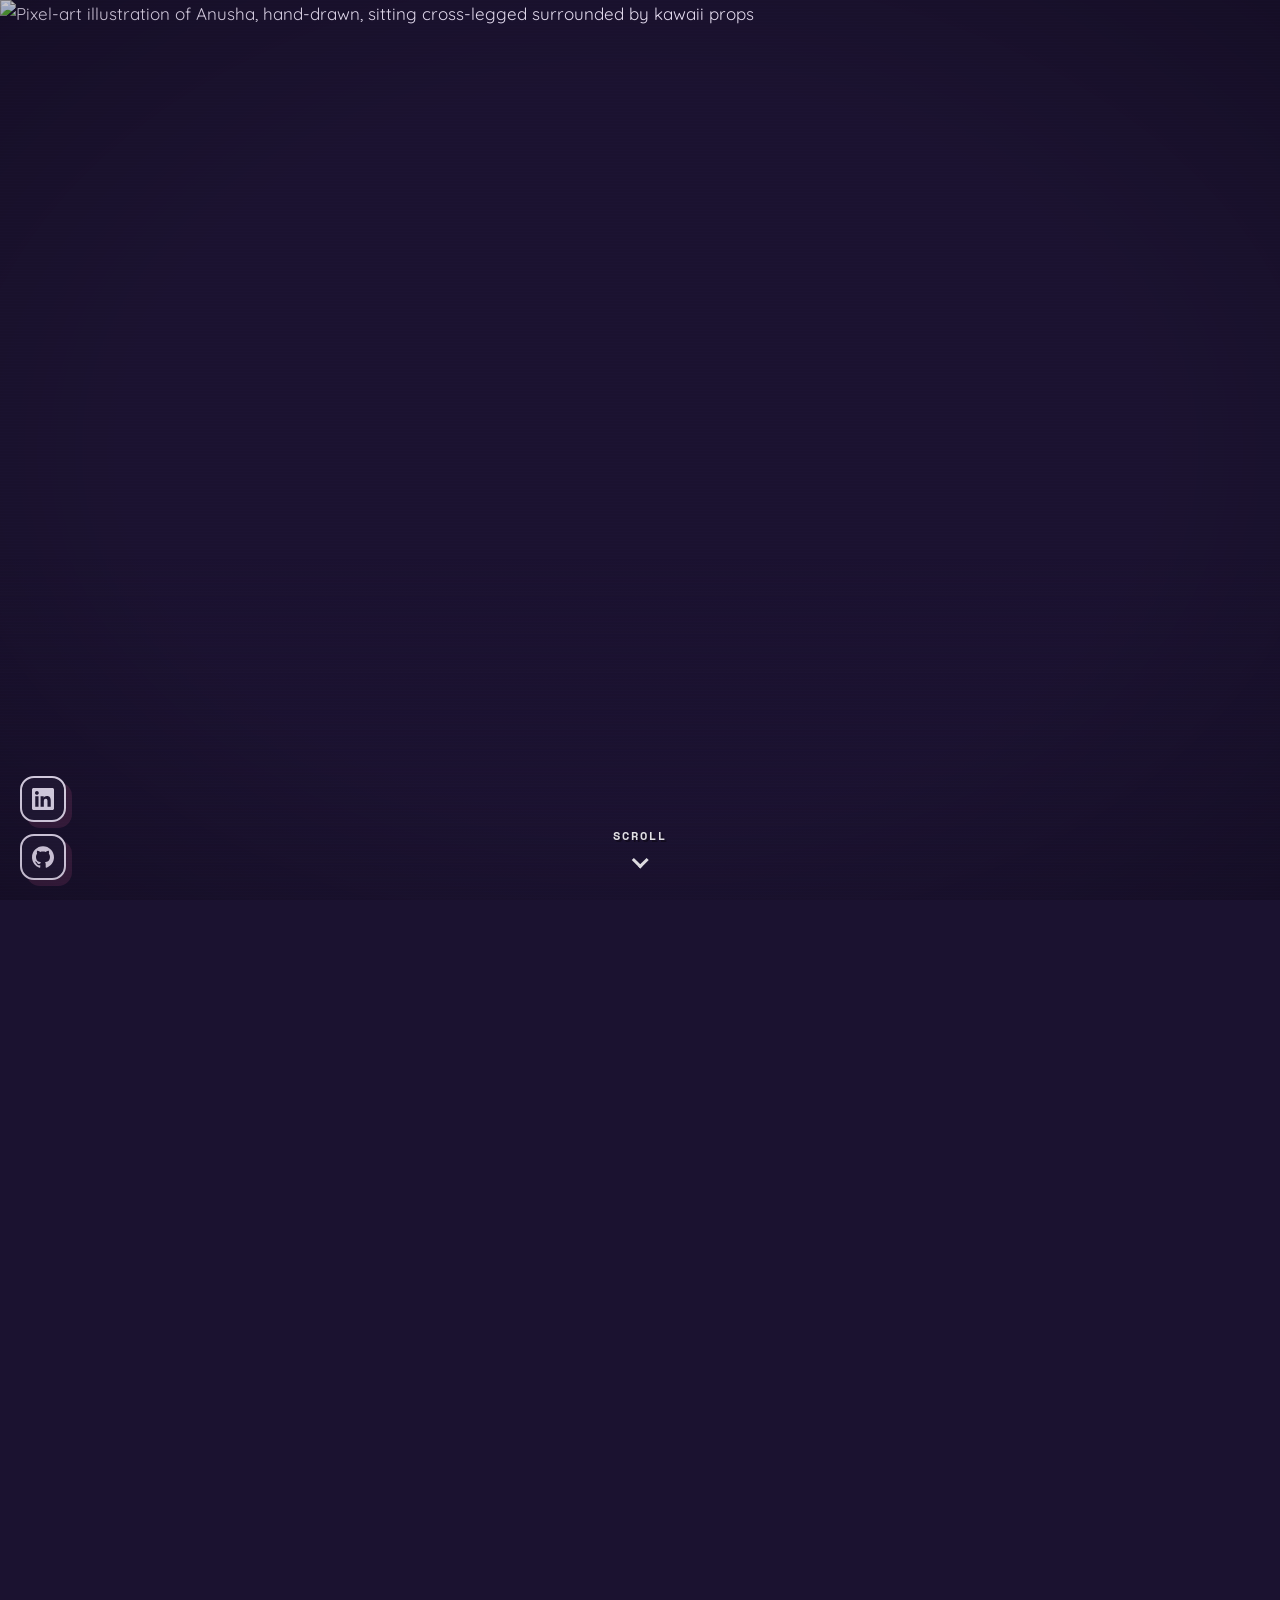
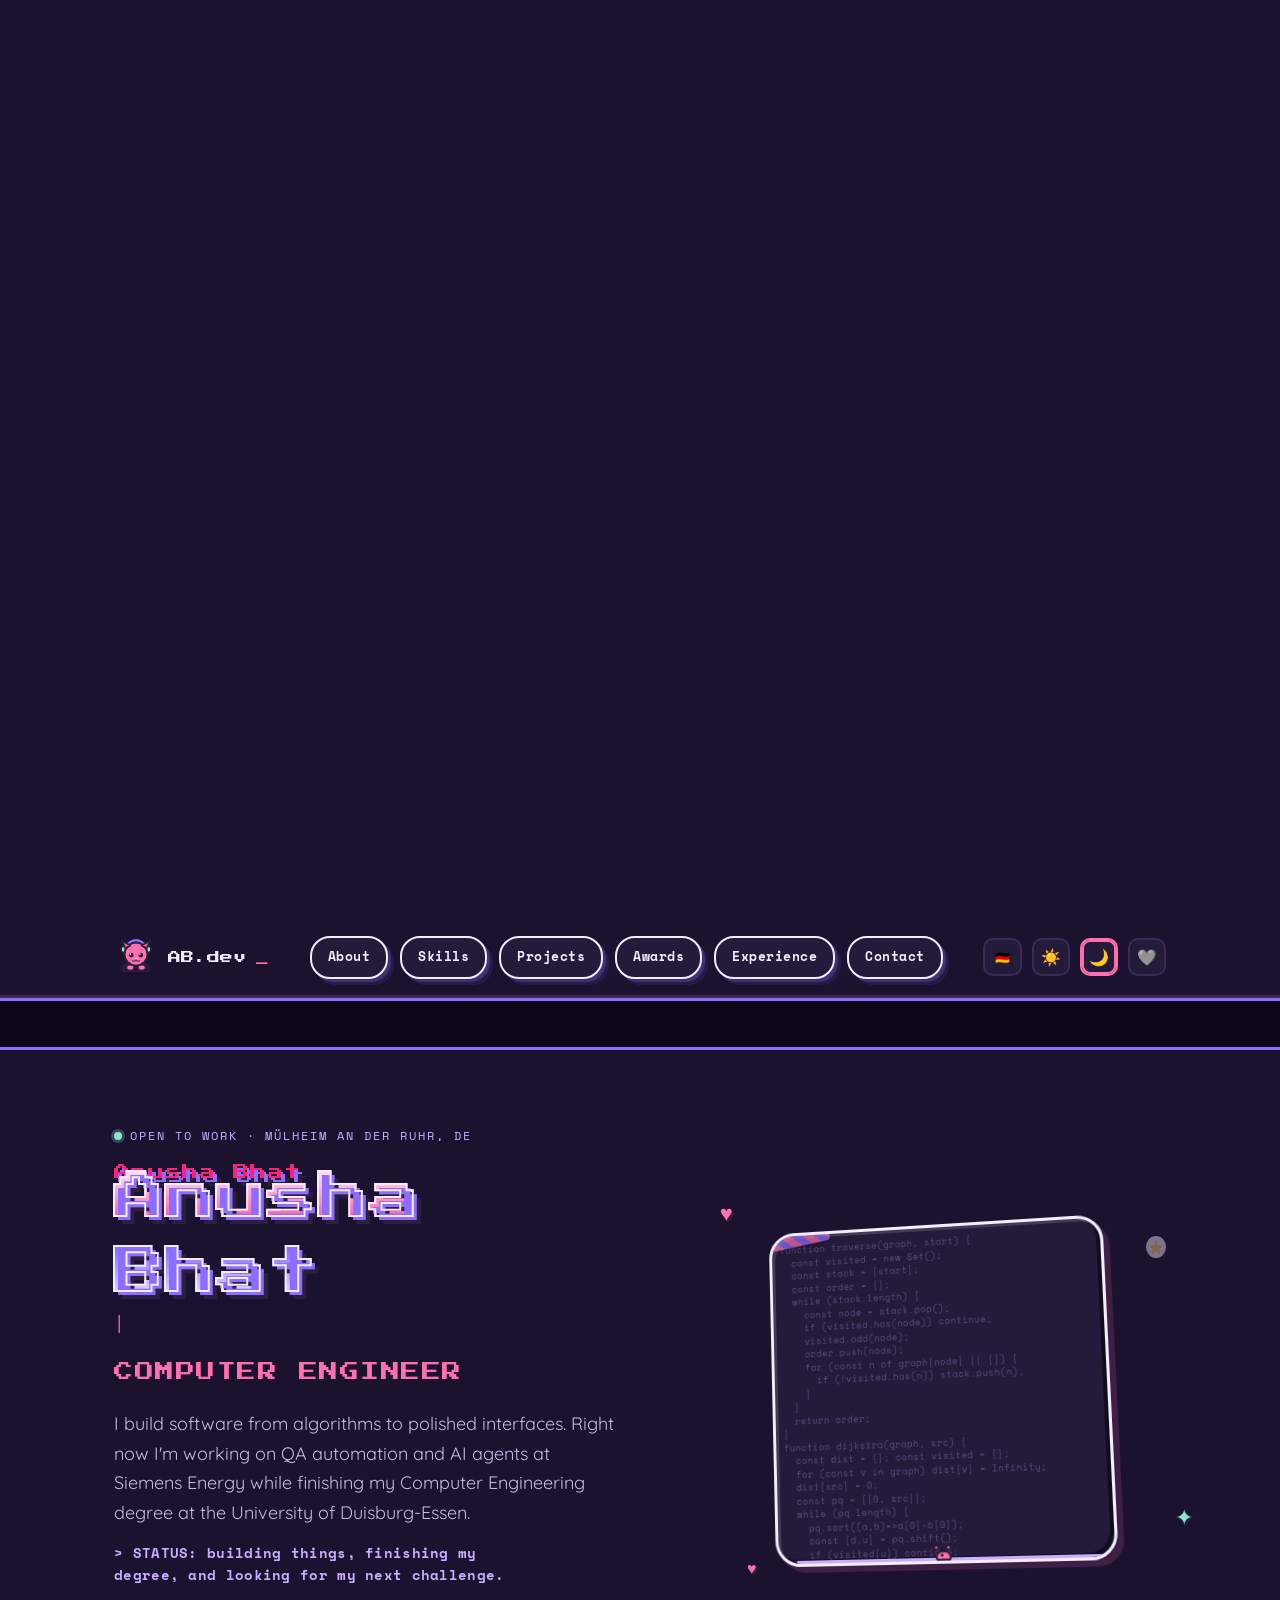
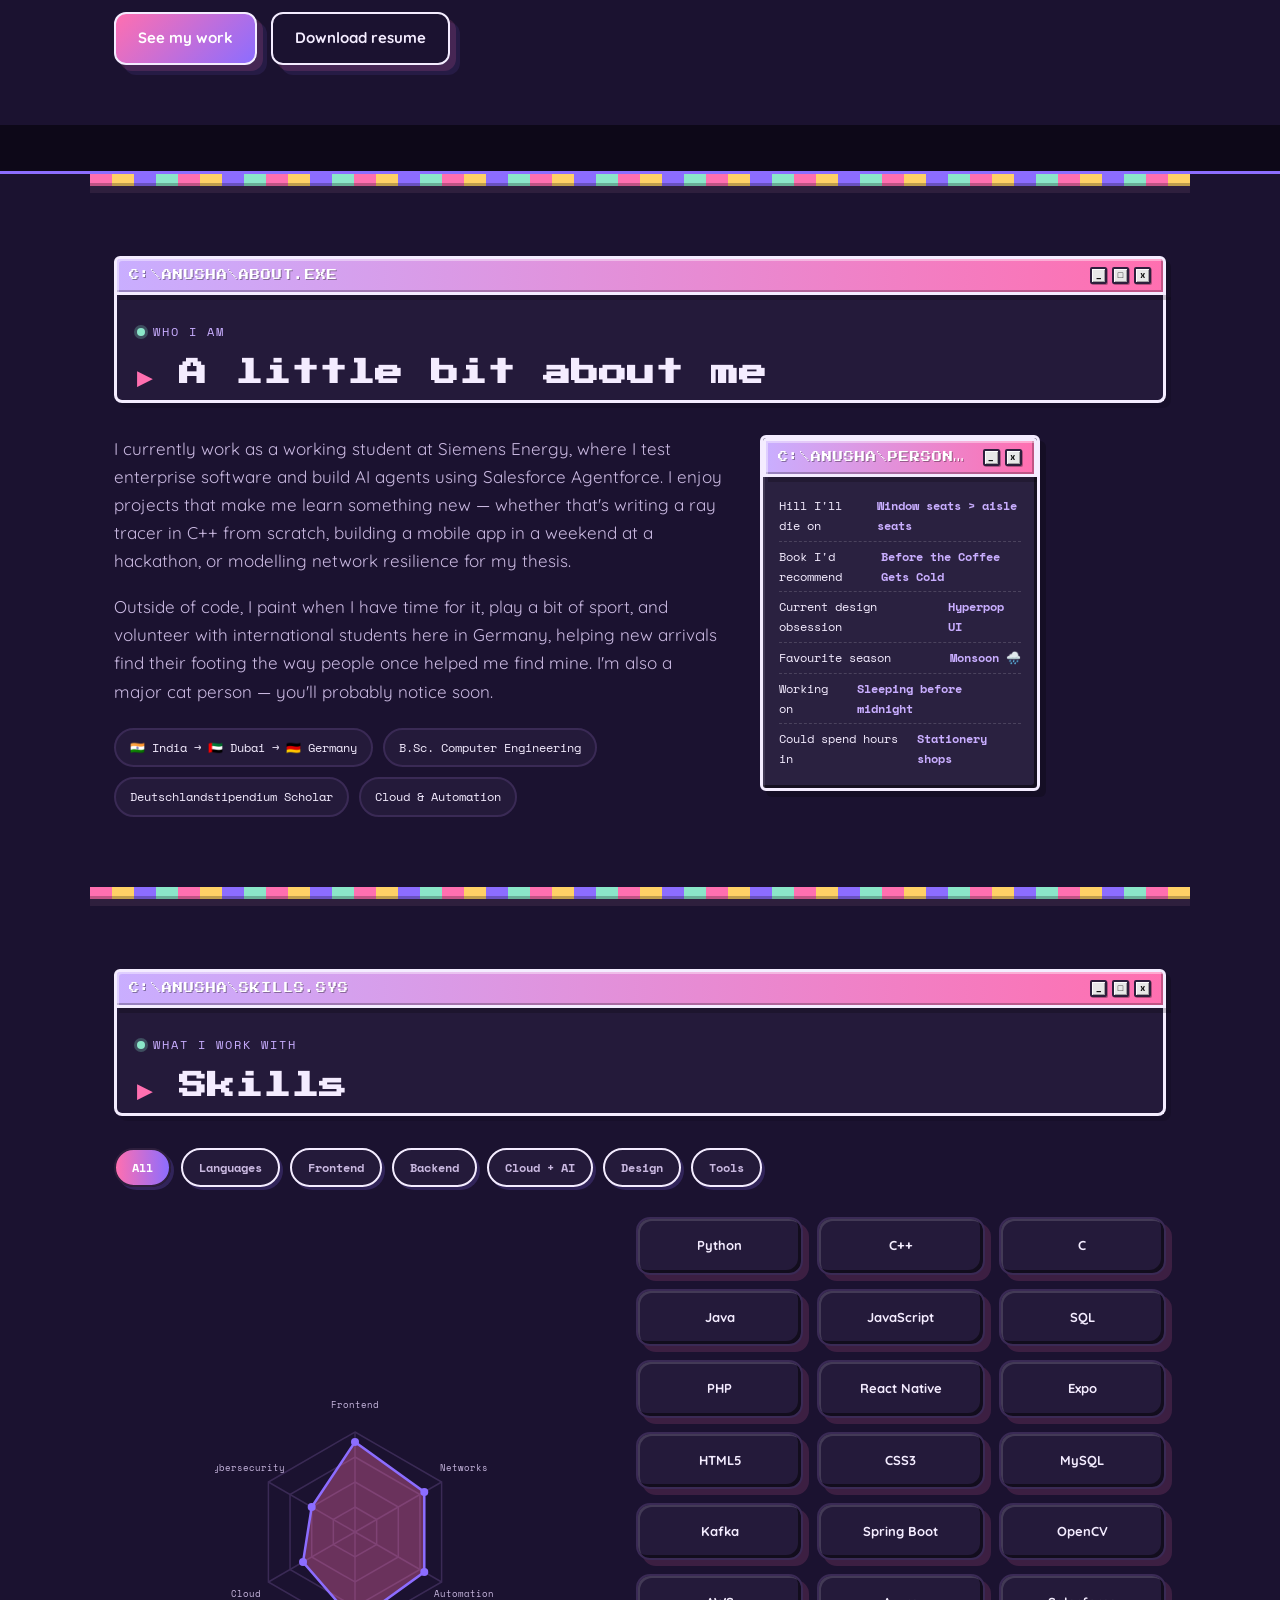
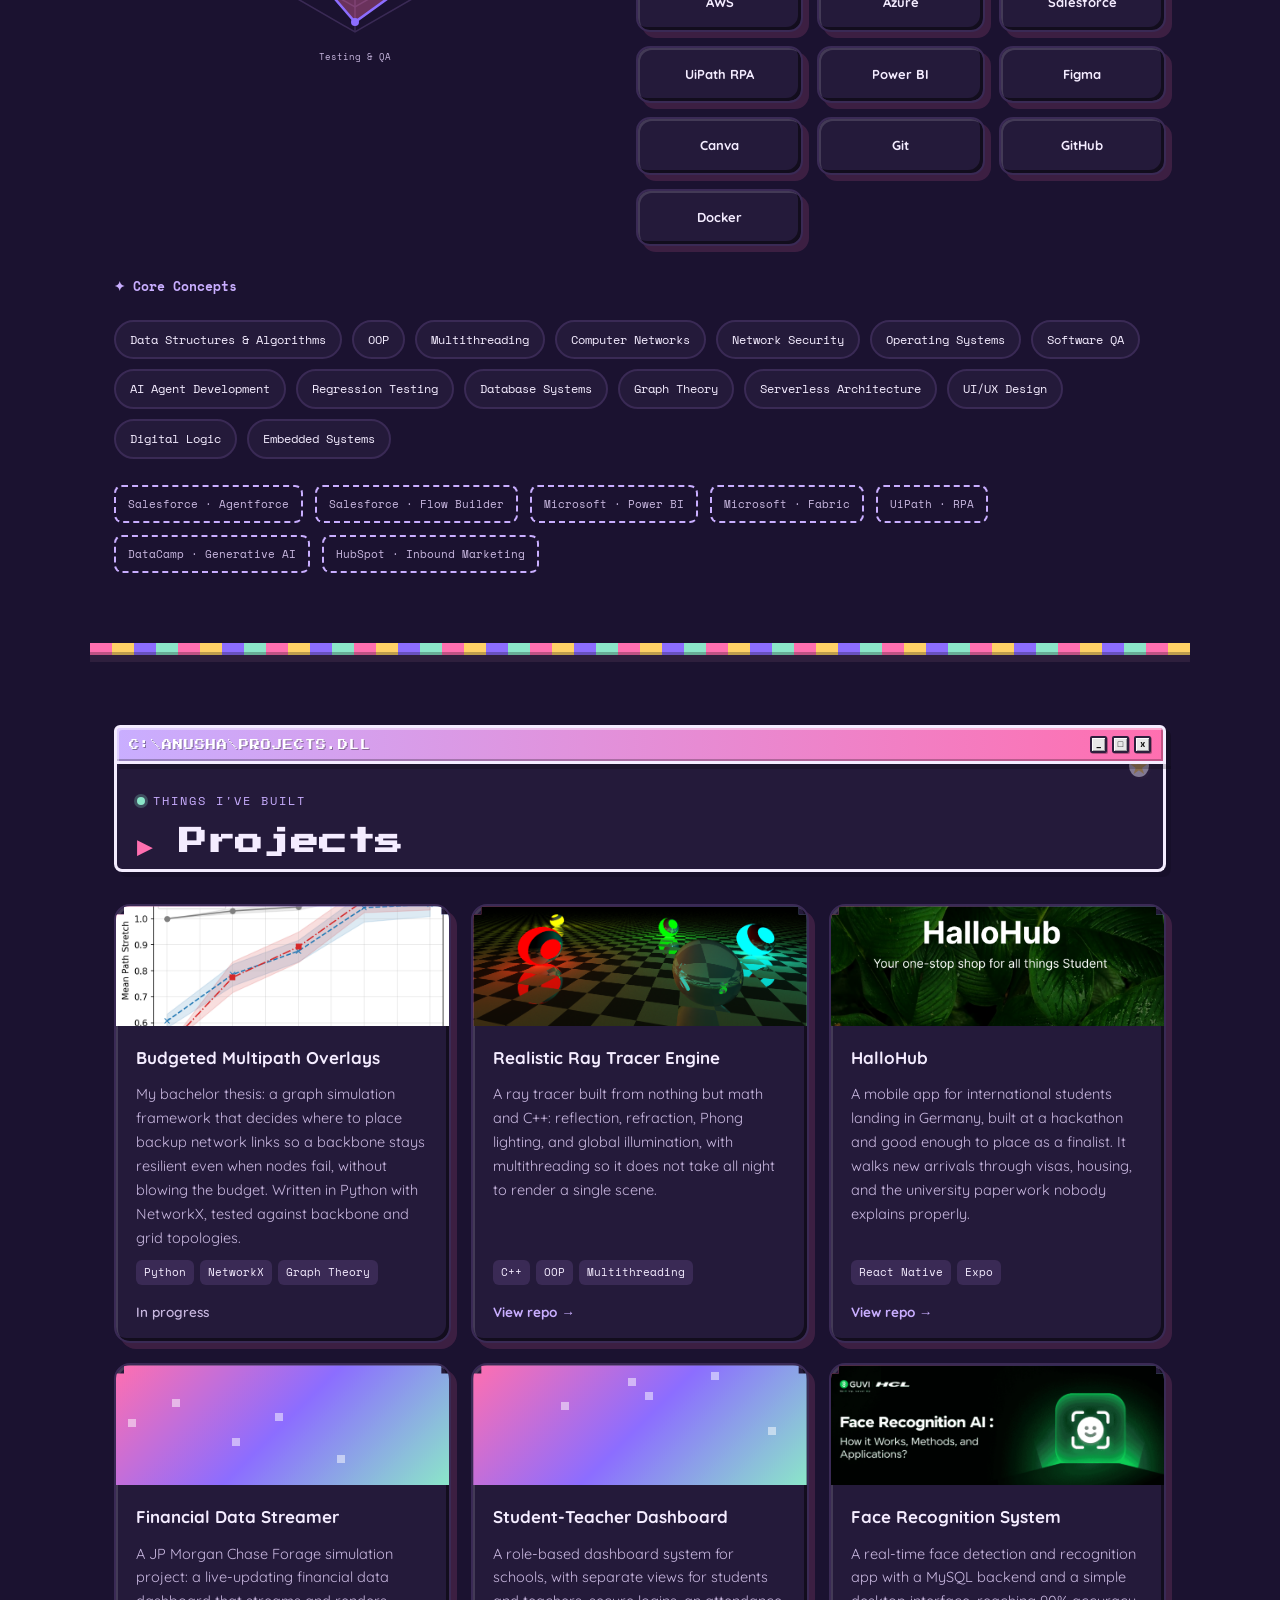
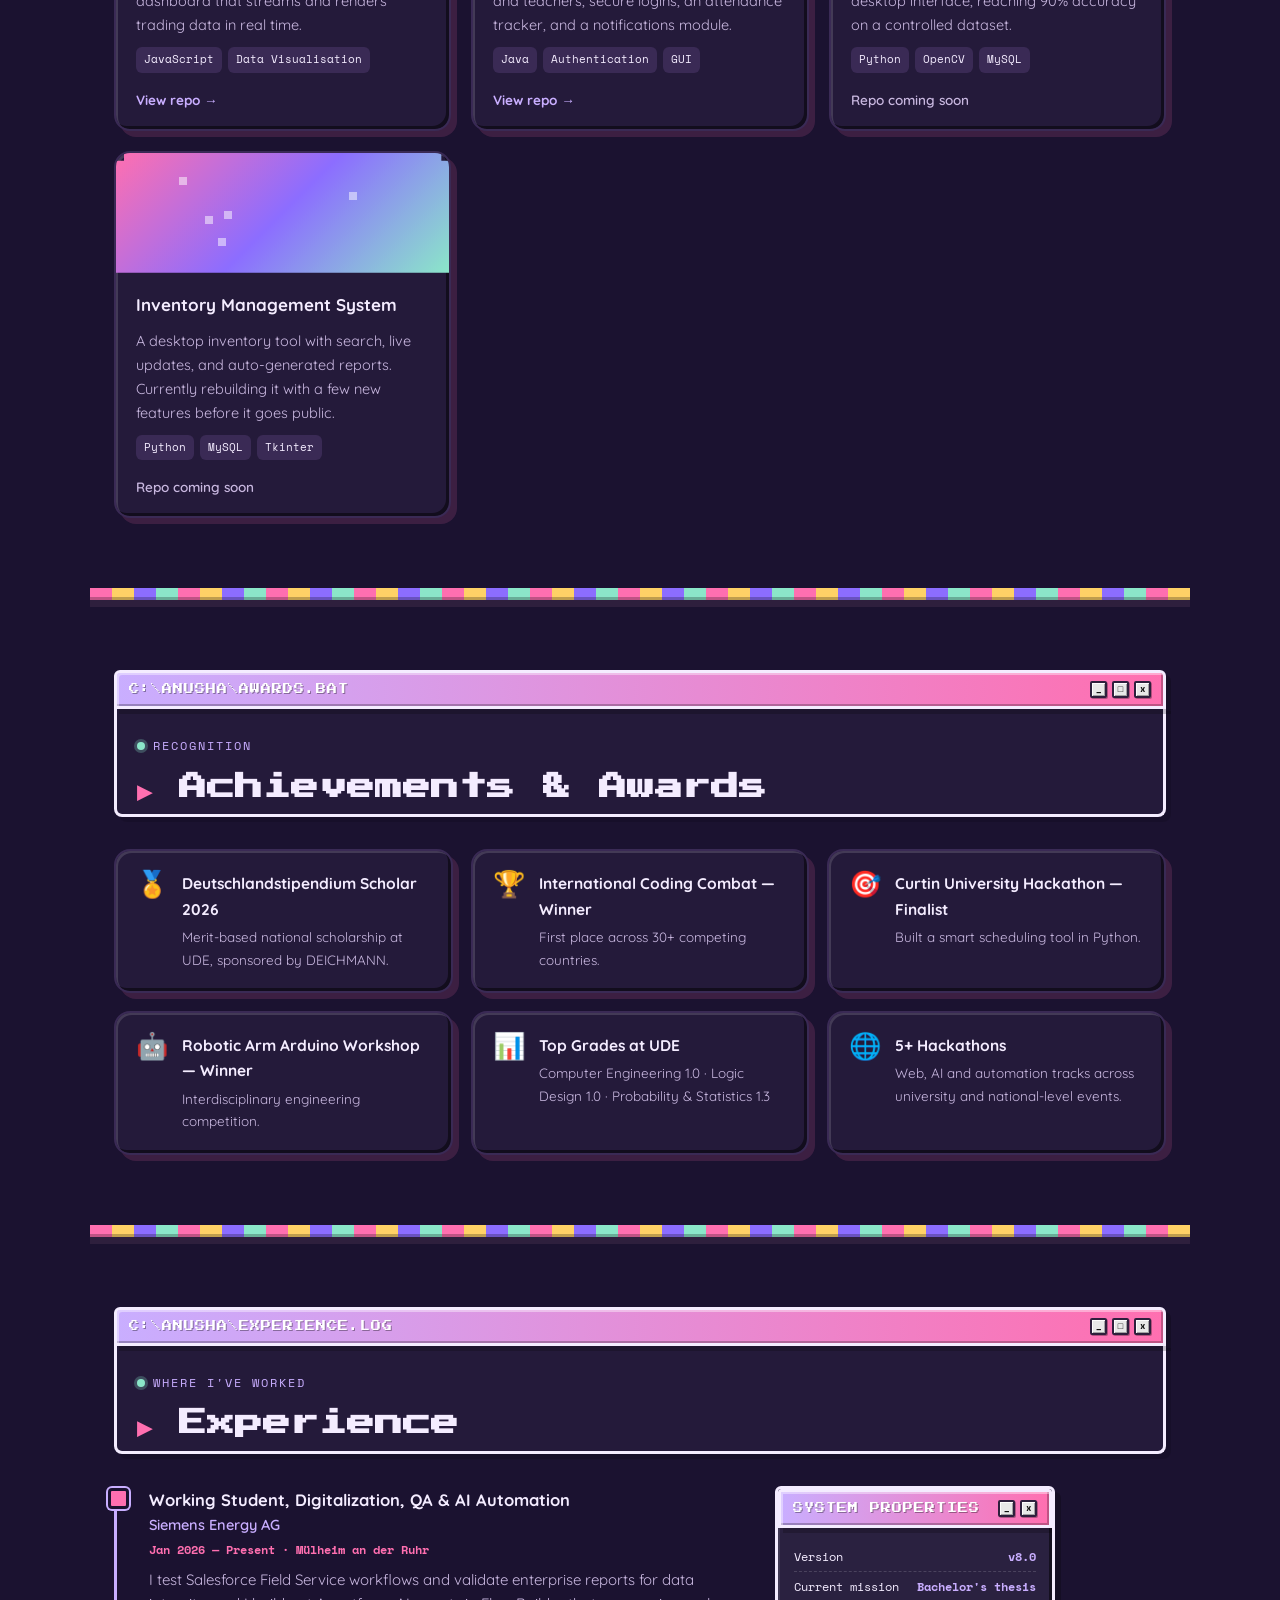
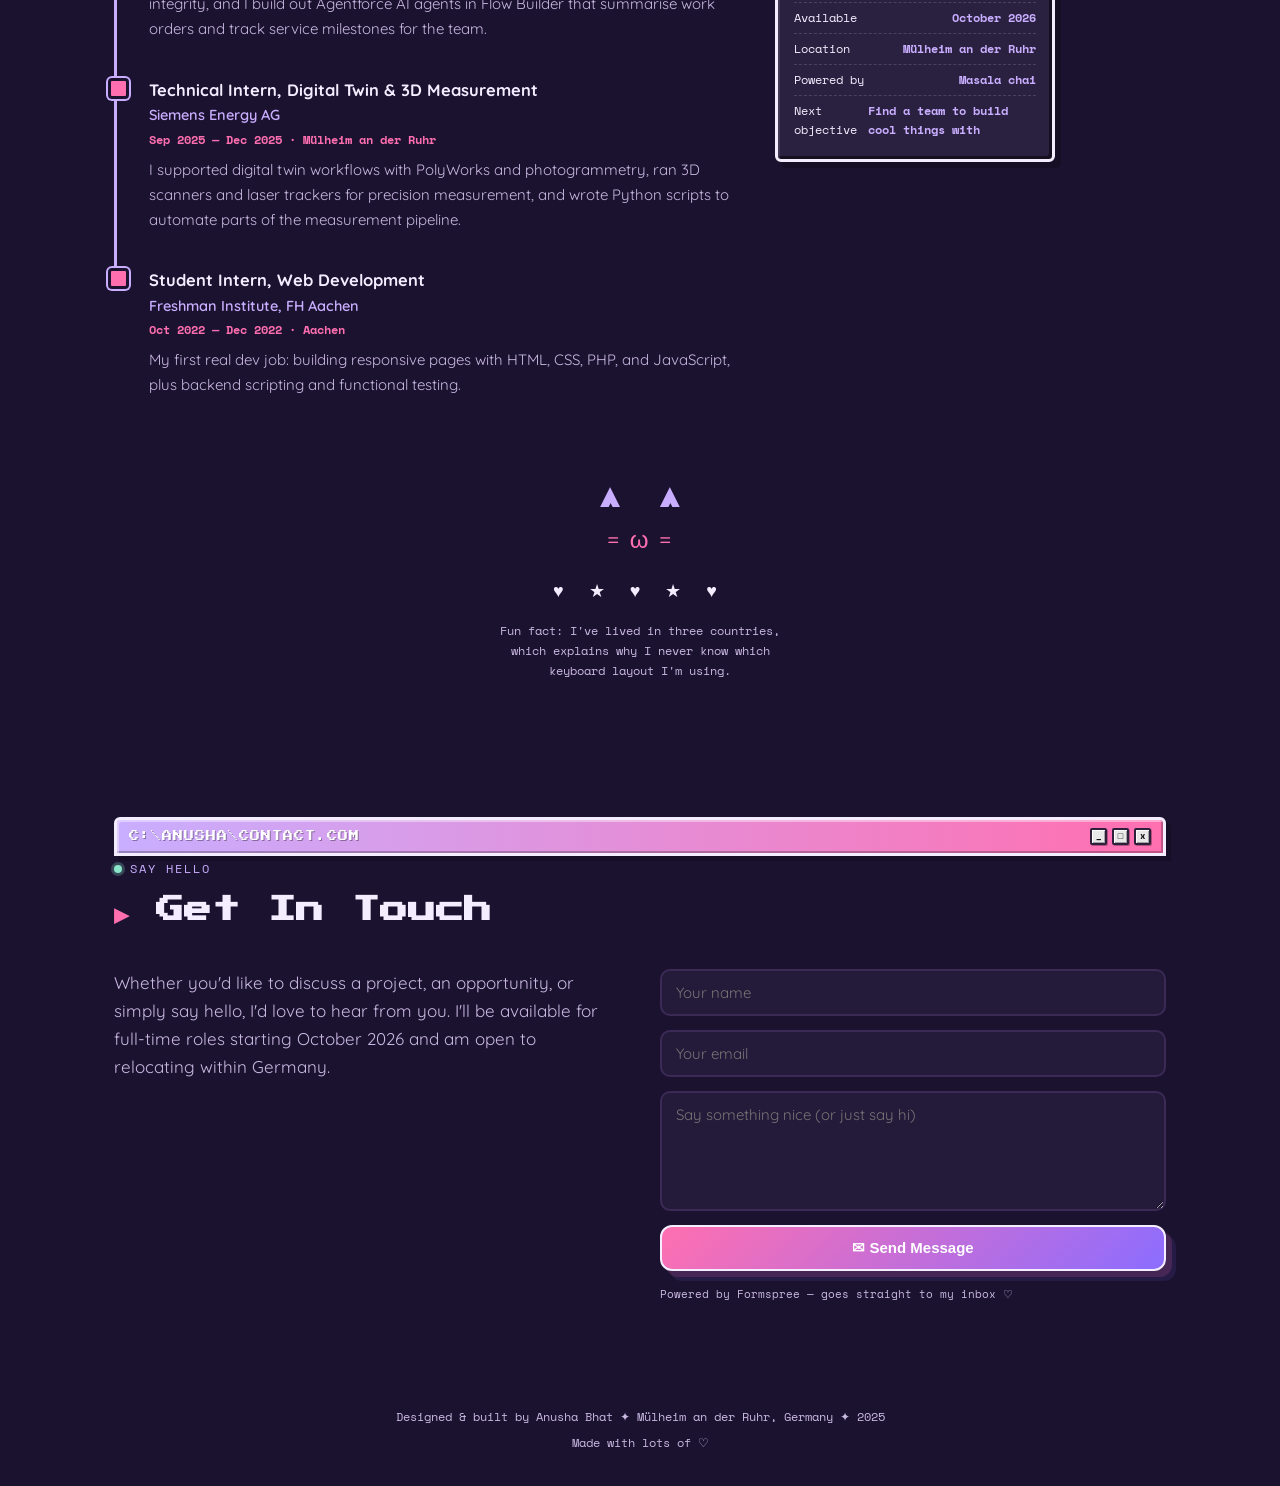
==== commit 7172d39c: "Final Fine tuning" ====
--- a/index.html
+++ b/index.html
@@ -22,7 +22,7 @@
   <div class="loader-console">PLEASE WAIT</div>
 </div>
 
-<!-- socials, stay put the whole time -->
+<!-- socials -->
 <div class="social-dock" aria-label="Social links">
   <a href="https://linkedin.com/in/anusha-bhat-b804772aa" target="_blank" rel="noopener" aria-label="LinkedIn">
     <svg viewBox="0 0 24 24" aria-hidden="true"><path d="M20.447 20.452h-3.554v-5.569c0-1.328-.027-3.037-1.852-3.037-1.853 0-2.136 1.445-2.136 2.939v5.667H9.351V9h3.414v1.561h.046c.477-.9 1.637-1.85 3.37-1.85 3.601 0 4.267 2.37 4.267 5.455v6.286zM5.337 7.433c-1.144 0-2.063-.926-2.063-2.065 0-1.138.92-2.063 2.063-2.063 1.14 0 2.064.925 2.064 2.063 0 1.139-.925 2.065-2.064 2.065zm1.782 13.019H3.555V9h3.564v11.452zM22.225 0H1.771C.792 0 0 .774 0 1.729v20.542C0 23.227.792 24 1.771 24h20.451C23.2 24 24 23.227 24 22.271V1.729C24 .774 23.2 0 22.222 0h.003z"/></svg>
@@ -32,11 +32,11 @@
   </a>
 </div>
 
-<!-- ============ FULL-BLEED SCROLL-ZOOM INTRO ============ -->
+<!-- SCROLL ZOOM -->
 <div class="hero-pin" id="heroPin">
   <div class="hero-sticky">
     <div class="hero-img-wrap" id="heroImgWrap">
-      <img class="hero-zoom-img" id="heroZoomImg" src="photo.png" alt="Pixel-art illustration of Anusha, hand-drawn, sitting cross-legged surrounded by kawaii props">
+      <img class="hero-zoom-img" id="heroZoomImg" src="images/hero-illustration.png" alt="Pixel-art illustration of Anusha, hand-drawn, sitting cross-legged surrounded by kawaii props">
     </div>
     <div class="hero-zoom-overlay"></div>
     <div class="scroll-cue no-boring" id="scrollCue"><span>Scroll</span><span class="chevron"></span></div>
@@ -111,11 +111,11 @@
     <div class="eyebrow"><span class="dot"></span> <span data-en="OPEN TO WORK · MÜLHEIM AN DER RUHR, DE" data-de="OFFEN FÜR ARBEIT · MÜLHEIM AN DER RUHR, DE">OPEN TO WORK · MÜLHEIM AN DER RUHR, DE</span></div>
     <h1 class="chrome-text sparkle glitch" id="heroName" data-text=""></h1><span class="type-cursor" id="typeCursor">|</span>
     <span class="role" data-en="computer engineer" data-de="Informatikingenieurin">computer engineer</span>
-    <p class="lede" data-en="I build things end to end, from graph algorithms to full stacks, and I like making them look good while I'm at it. Currently doing QA and AI agent work at Siemens Energy, and finishing my Computer Engineering degree in Duisburg." data-de="Ich baue Dinge von Anfang bis Ende, von Graphalgorithmen bis zum kompletten Stack, und ich mag es, sie dabei auch gut aussehen zu lassen. Aktuell arbeite ich bei Siemens Energy an QA und KI-Agenten und schließe mein Informatikstudium in Duisburg ab.">
-      I build things end to end, from graph algorithms to full stacks, and I like making them look good while I'm at it. Currently doing QA and AI agent work at Siemens Energy, and finishing my Computer Engineering degree in Duisburg.
+    <p class="lede" data-en="I build software from algorithms to polished interfaces. Right now I'm working on QA automation and AI agents at Siemens Energy while finishing my Computer Engineering degree at the University of Duisburg-Essen." data-de="Ich baue Software von Algorithmen bis zu ausgefeilten Interfaces. Aktuell arbeite ich an QA-Automatisierung und KI-Agenten bei Siemens Energy und schließe gleichzeitig mein Informatikstudium an der Universität Duisburg-Essen ab.">
+      I build software from algorithms to polished interfaces. Right now I'm working on QA automation and AI agents at Siemens Energy while finishing my Computer Engineering degree at the University of Duisburg-Essen.
     </p>
-    <p class="status-line" data-en="&gt; STATUS: finishing the degree, looking for the next hard problem to solve." data-de="&gt; STATUS: Studium wird abgeschlossen, auf der Suche nach dem nächsten harten Problem.">
-      &gt; STATUS: finishing the degree, looking for the next hard problem to solve.
+    <p class="status-line" data-en="&gt; STATUS: building things, finishing my degree, and looking for my next challenge." data-de="&gt; STATUS: Ich baue Dinge, schließe mein Studium ab und suche meine nächste Herausforderung.">
+      &gt; STATUS: building things, finishing my degree, and looking for my next challenge.
     </p>
     <div class="btn-row">
       <a class="btn" href="#projects" data-en="See my work" data-de="Meine Projekte">See my work</a>
@@ -181,11 +181,11 @@
   </div>
   <div class="about-grid reveal" style="max-width:none; display:grid; grid-template-columns:1.5fr 1fr; gap:36px; align-items:start;">
     <div>
-      <p data-en="I am a Computer Engineering student at the University of Duisburg-Essen, and I currently work as a working student at Siemens Energy, where I test software and help build AI agents that make everyday work a little easier for the teams around me. I like projects that make me learn something new, whether that means writing a ray tracer in C++ from scratch, building a mobile app in a weekend at a hackathon, or modelling network resilience for my thesis." data-de="Ich studiere Informatik an der Universität Duisburg-Essen und arbeite derzeit als Werkstudentin bei Siemens Energy, wo ich Software teste und KI-Agenten mitentwickle, die den Arbeitsalltag meiner Teams erleichtern. Ich mag Projekte, bei denen ich etwas Neues lerne, egal ob das bedeutet, einen Ray Tracer in C++ von Grund auf zu schreiben, an einem Hackathon-Wochenende eine App zu bauen, oder Netzwerkresilienz für meine Abschlussarbeit zu modellieren.">
-        I am a Computer Engineering student at the University of Duisburg-Essen, and I currently work as a working student at Siemens Energy, where I test software and help build AI agents that make everyday work a little easier for the teams around me. I like projects that make me learn something new, whether that means writing a ray tracer in C++ from scratch, building a mobile app in a weekend at a hackathon, or modelling network resilience for my thesis.
+      <p data-en="I currently work as a working student at Siemens Energy, where I test enterprise software and build AI agents using Salesforce Agentforce. I enjoy projects that make me learn something new — whether that's writing a ray tracer in C++ from scratch, building a mobile app in a weekend at a hackathon, or modelling network resilience for my thesis." data-de="Ich arbeite derzeit als Werkstudentin bei Siemens Energy, wo ich Unternehmenssoftware teste und KI-Agenten mit Salesforce Agentforce entwickle. Ich mag Projekte, bei denen ich etwas Neues lerne — ob das bedeutet, einen Ray Tracer in C++ von Grund auf zu schreiben, an einem Hackathon-Wochenende eine App zu bauen, oder Netzwerkresilienz für meine Abschlussarbeit zu modellieren.">
+        I currently work as a working student at Siemens Energy, where I test enterprise software and build AI agents using Salesforce Agentforce. I enjoy projects that make me learn something new — whether that's writing a ray tracer in C++ from scratch, building a mobile app in a weekend at a hackathon, or modelling network resilience for my thesis.
       </p>
-      <p data-en="Outside of code, I paint when I have the patience for it, I play a bit of sport to get out of my own head, and I volunteer with international students here in Germany, helping new arrivals find their footing the way people once helped me find mine. I'm also a major cat person, as you'll probably soon notice." data-de="Neben dem Programmieren male ich, wenn ich die Geduld dafür habe, treibe ein bisschen Sport, um abzuschalten, und engagiere ich mich für internationale Studierende hier in Deutschland, denen ich helfe, sich einzuleben, so wie mir damals geholfen wurde. Außerdem bin ich ein großer Katzenmensch — das wirst du bestimmt bald merken." style="margin-top:18px;">
-        Outside of code, I paint when I have the patience for it, I play a bit of sport to get out of my own head, and I volunteer with international students here in Germany, helping new arrivals find their footing the way people once helped me find mine. I'm also a major cat person, as you'll probably soon notice.
+      <p data-en="Outside of code, I paint when I have time for it, play a bit of sport, and volunteer with international students here in Germany, helping new arrivals find their footing the way people once helped me find mine. I'm also a major cat person — you'll probably notice soon." data-de="Neben dem Programmieren male ich, wenn ich Zeit dafür finde, treibe ein bisschen Sport und engagiere mich für internationale Studierende hier in Deutschland — ich helfe neuen Ankömmlingen, sich einzuleben, so wie mir damals geholfen wurde. Außerdem bin ich ein großer Katzenmensch — das wirst du bestimmt bald merken." style="margin-top:18px;">
+        Outside of code, I paint when I have time for it, play a bit of sport, and volunteer with international students here in Germany, helping new arrivals find their footing the way people once helped me find mine. I'm also a major cat person — you'll probably notice soon.
       </p>
       <div class="chip-row">
         <span class="chip">🇮🇳 India → 🇦🇪 Dubai → 🇩🇪 Germany</span>
@@ -195,13 +195,14 @@
       </div>
     </div>
     <div class="win98-widget no-boring">
-      <div class="win98-bar"><span class="win98-title">PROPERTIES</span><span class="win98-btns"><span>_</span><span>x</span></span></div>
+      <div class="win98-bar"><span class="win98-title">C:\ANUSHA\PERSONAL.LOG</span><span class="win98-btns"><span>_</span><span>x</span></span></div>
       <div class="win98-widget-body">
-        <div class="wrow"><span data-en="Status" data-de="Status">Status</span><span class="wval" data-en="🟢 Open to work" data-de="🟢 Offen für Arbeit">🟢 Open to work</span></div>
-        <div class="wrow"><span data-en="Location" data-de="Standort">Location</span><span class="wval">Mülheim a.d. Ruhr</span></div>
-        <div class="wrow"><span data-en="Degree" data-de="Abschluss">Degree</span><span class="wval">B.Sc. 2026</span></div>
-        <div class="wrow"><span data-en="Caffeine" data-de="Koffein">Caffeine</span><span class="wval" data-en="∞ cups" data-de="∞ Tassen">∞ cups</span></div>
-        <div class="wrow"><span data-en="Bugs squashed" data-de="Bugs gefixt">Bugs squashed</span><span class="wval" data-en="too many" data-de="zu viele">too many</span></div>
+        <div class="wrow"><span data-en="Hill I'll die on" data-de="Unumstößliche Meinung">Hill I'll die on</span><span class="wval" data-en="Window seats > aisle seats" data-de="Fensterplatz > Gangplatz">Window seats > aisle seats</span></div>
+        <div class="wrow"><span data-en="Book I'd recommend" data-de="Buchempfehlung">Book I'd recommend</span><span class="wval" data-en="Before the Coffee Gets Cold" data-de="Solange der Kaffee noch heiß ist">Before the Coffee Gets Cold</span></div>
+        <div class="wrow"><span data-en="Current design obsession" data-de="Aktuelle Design-Obsession">Current design obsession</span><span class="wval">Hyperpop UI</span></div>
+        <div class="wrow"><span data-en="Favourite season" data-de="Lieblingsjahreszeit">Favourite season</span><span class="wval" data-en="Monsoon 🌧️" data-de="Monsun 🌧️">Monsoon 🌧️</span></div>
+        <div class="wrow"><span data-en="Working on" data-de="Arbeite gerade an">Working on</span><span class="wval" data-en="Sleeping before midnight" data-de="Vor Mitternacht schlafen">Sleeping before midnight</span></div>
+        <div class="wrow"><span data-en="Could spend hours in" data-de="Könnte stundenlang verbringen in">Could spend hours in</span><span class="wval" data-en="Stationery shops" data-de="Schreibwarenläden">Stationery shops</span></div>
       </div>
     </div>
   </div>
@@ -251,13 +252,14 @@
   <div style="display:grid; grid-template-columns:1.6fr 1fr; gap:36px; align-items:start;">
     <div class="timeline reveal" id="timeline"></div>
     <div class="win98-widget no-boring">
-      <div class="win98-bar"><span class="win98-title">HIGH SCORES</span><span class="win98-btns"><span>_</span><span>x</span></span></div>
+      <div class="win98-bar"><span class="win98-title">SYSTEM PROPERTIES</span><span class="win98-btns"><span>_</span><span>x</span></span></div>
       <div class="win98-widget-body">
-        <div class="wrow"><span data-en="Roles held" data-de="Rollen bekleidet">Roles held</span><span class="wval">4</span></div>
-        <div class="wrow"><span data-en="Years experience" data-de="Jahre Erfahrung">Years experience</span><span class="wval" data-en="2 and counting" data-de="2 und zählt weiter">2 and counting</span></div>
-        <div class="wrow"><span data-en="Scanners &amp; trackers run" data-de="Scanner &amp; Tracker bedient">Scanners &amp; trackers run</span><span class="wval" data-en="many" data-de="viele">many</span></div>
-        <div class="wrow"><span data-en="Scripts shipped" data-de="Skripte veröffentlicht">Scripts shipped</span><span class="wval" data-en="countless" data-de="unzählige">countless</span></div>
-        <div class="wrow"><span data-en="Level" data-de="Level">Level</span><span class="wval" data-en="still learning ★" data-de="lerne noch ★">still learning ★</span></div>
+        <div class="wrow"><span data-en="Version" data-de="Version">Version</span><span class="wval">v8.0</span></div>
+        <div class="wrow"><span data-en="Current mission" data-de="Aktuelle Mission">Current mission</span><span class="wval" data-en="Bachelor's thesis" data-de="Bachelorarbeit">Bachelor's thesis</span></div>
+        <div class="wrow"><span data-en="Available" data-de="Verfügbar ab">Available</span><span class="wval" data-en="October 2026" data-de="Oktober 2026">October 2026</span></div>
+        <div class="wrow"><span data-en="Location" data-de="Standort">Location</span><span class="wval">Mülheim an der Ruhr</span></div>
+        <div class="wrow"><span data-en="Powered by" data-de="Angetrieben von">Powered by</span><span class="wval" data-en="Masala chai" data-de="Masala Chai">Masala chai</span></div>
+        <div class="wrow"><span data-en="Next objective" data-de="Nächstes Ziel">Next objective</span><span class="wval" data-en="Find a team to build cool things with" data-de="Ein Team finden, um coole Dinge zu bauen">Find a team to build cool things with</span></div>
       </div>
     </div>
   </div>
@@ -269,7 +271,7 @@
     <div class="uwu-face">= ω =</div>
   </div>
   <div style="font-size:18px; letter-spacing:10px;">♥ ★ ♥ ★ ♥</div>
-  <p class="uwu-joke" data-en="Fun fact: I've been to 25+ countries, and Germany still has the best döner." data-de="Übrigens: War schon in über 25 Ländern, und den besten Döner gibt's trotzdem hier in Deutschland.">Fun fact: I've been to 25+ countries, and Germany still has the best döner.</p>
+  <p class="uwu-joke" data-en="Fun fact: I've lived in three countries, which explains why I never know which keyboard layout I'm using." data-de="Übrigens: Ich habe in drei Ländern gelebt, was erklärt, warum ich nie weiß, welches Tastaturlayout ich gerade benutze.">Fun fact: I've lived in three countries, which explains why I never know which keyboard layout I'm using.</p>
 </div>
 
 <section id="contact">
@@ -280,8 +282,8 @@
   </div>
   <div class="contact-wrap reveal">
     <div>
-      <p style="color:var(--text-soft); margin-bottom:16px;" data-en="Whether you want to talk about a project, an opportunity, or just think we would vibe, my inbox is open. Available from October 2026 and happy to relocate within Germany." data-de="Ob du über ein Projekt, eine Möglichkeit sprechen willst, oder einfach denkst, wir würden gut zusammenpassen, mein Postfach steht offen. Verfügbar ab Oktober 2026 und gerne umzugsbereit innerhalb Deutschlands.">
-        Whether you want to talk about a project, an opportunity, or just think we would vibe, my inbox is open. Available from October 2026 and happy to relocate within Germany.
+      <p style="color:var(--text-soft); margin-bottom:16px;" data-en="Whether you'd like to discuss a project, an opportunity, or simply say hello, I'd love to hear from you. I'll be available for full-time roles starting October 2026 and am open to relocating within Germany." data-de="Ob du über ein Projekt, eine Möglichkeit sprechen möchtest, oder einfach nur Hallo sagen willst, ich freue mich von dir zu hören. Ich bin ab Oktober 2026 für Vollzeitstellen verfügbar und offen für einen Umzug innerhalb Deutschlands.">
+        Whether you'd like to discuss a project, an opportunity, or simply say hello, I'd love to hear from you. I'll be available for full-time roles starting October 2026 and am open to relocating within Germany.
       </p>
     </div>
     <form action="https://formspree.io/f/maqgaqjp" method="POST">
@@ -296,7 +298,7 @@
 
 <footer>
   <span data-en="Designed &amp; built by Anusha Bhat ✦ Mülheim an der Ruhr, Germany ✦ 2025" data-de="Gestaltet &amp; entwickelt von Anusha Bhat ✦ Mülheim an der Ruhr, Deutschland ✦ 2025">Designed &amp; built by Anusha Bhat ✦ Mülheim an der Ruhr, Germany ✦ 2025</span>
-  <span data-en="Made with lots of ♡ and too much chai" data-de="Gemacht mit viel ♡ und zu viel Chai">Made with lots of ♡ and too much chai</span>
+  <span data-en="Made with lots of ♡" data-de="Gemacht mit viel ♡">Made with lots of ♡</span>
 </footer>
 
 <script src="script.js"></script>
--- a/style.css
+++ b/style.css
@@ -76,7 +76,7 @@
 
 [data-theme="boring"] .no-boring{ display:none !important; }
 
-/* PIXEL-BEVEL / 3D DEPTH LAYER */
+/*  3D LAYER */
 .pixel-bevel{
   box-shadow:
     inset 2px 2px 0 var(--bevel-hi),
@@ -99,7 +99,7 @@
 }
 [data-theme="boring"] .plinth::after, [data-theme="boring"] .plinth::before{ display:none; }
 
-/* scanline*/
+/* scanline */
 .scanlines{
   position:fixed; inset:0; z-index:250; pointer-events:none; opacity:.55; mix-blend-mode:multiply;
   background:repeating-linear-gradient(to bottom, rgba(46,31,61,0.05) 0px, rgba(46,31,61,0.05) 1px, transparent 1px, transparent 3px);
@@ -194,7 +194,7 @@
 }
 .loader-console::after{ content:"_"; animation:cursor-blink 1s steps(1) infinite; }
 
-/* ============ FULL-BLEED SCROLL-ZOOM INTRO ============ */
+/* scroll zoom intro */
 .hero-pin{ position:relative; height:280vh; }
 .hero-sticky{
   position:sticky; top:0; height:100vh; width:100%;
@@ -537,7 +537,7 @@
 .reveal{ opacity:0; transform:translateY(16px); transition:opacity .6s ease, transform .6s ease; }
 .reveal.in{ opacity:1; transform:none; }
 
-/* ================= Y2K / ARCADE LAYER ================= */
+/* layers pixely */
 .crt-vignette{
   position:fixed; inset:0; z-index:249; pointer-events:none;
   background:radial-gradient(ellipse at center, transparent 55%, rgba(20,10,30,.25) 100%);
@@ -586,7 +586,7 @@
 [data-theme="dark"] section.tint .section-head{ border-color:#f4ecff; }
 [data-theme="boring"] section.tint .section-head{ background:none; border:none; box-shadow:none; padding:0; }
 
-/* marquee ticker */
+/* top banner */
 .marquee-wrap{
   background:var(--ink); border-top:3px solid var(--purple); border-bottom:3px solid var(--purple);
   overflow:hidden; white-space:nowrap; padding:9px 0;
@@ -633,7 +633,7 @@
   100%{ clip-path:inset(55% 0 25% 0); transform:translate(3px,-1px);}
 }
 
-/*  desktop widget*/
+/*  widget look */
 .win98-widget{
   background:#d8d8e8; border:3px solid var(--ink); border-radius:6px;
   box-shadow:
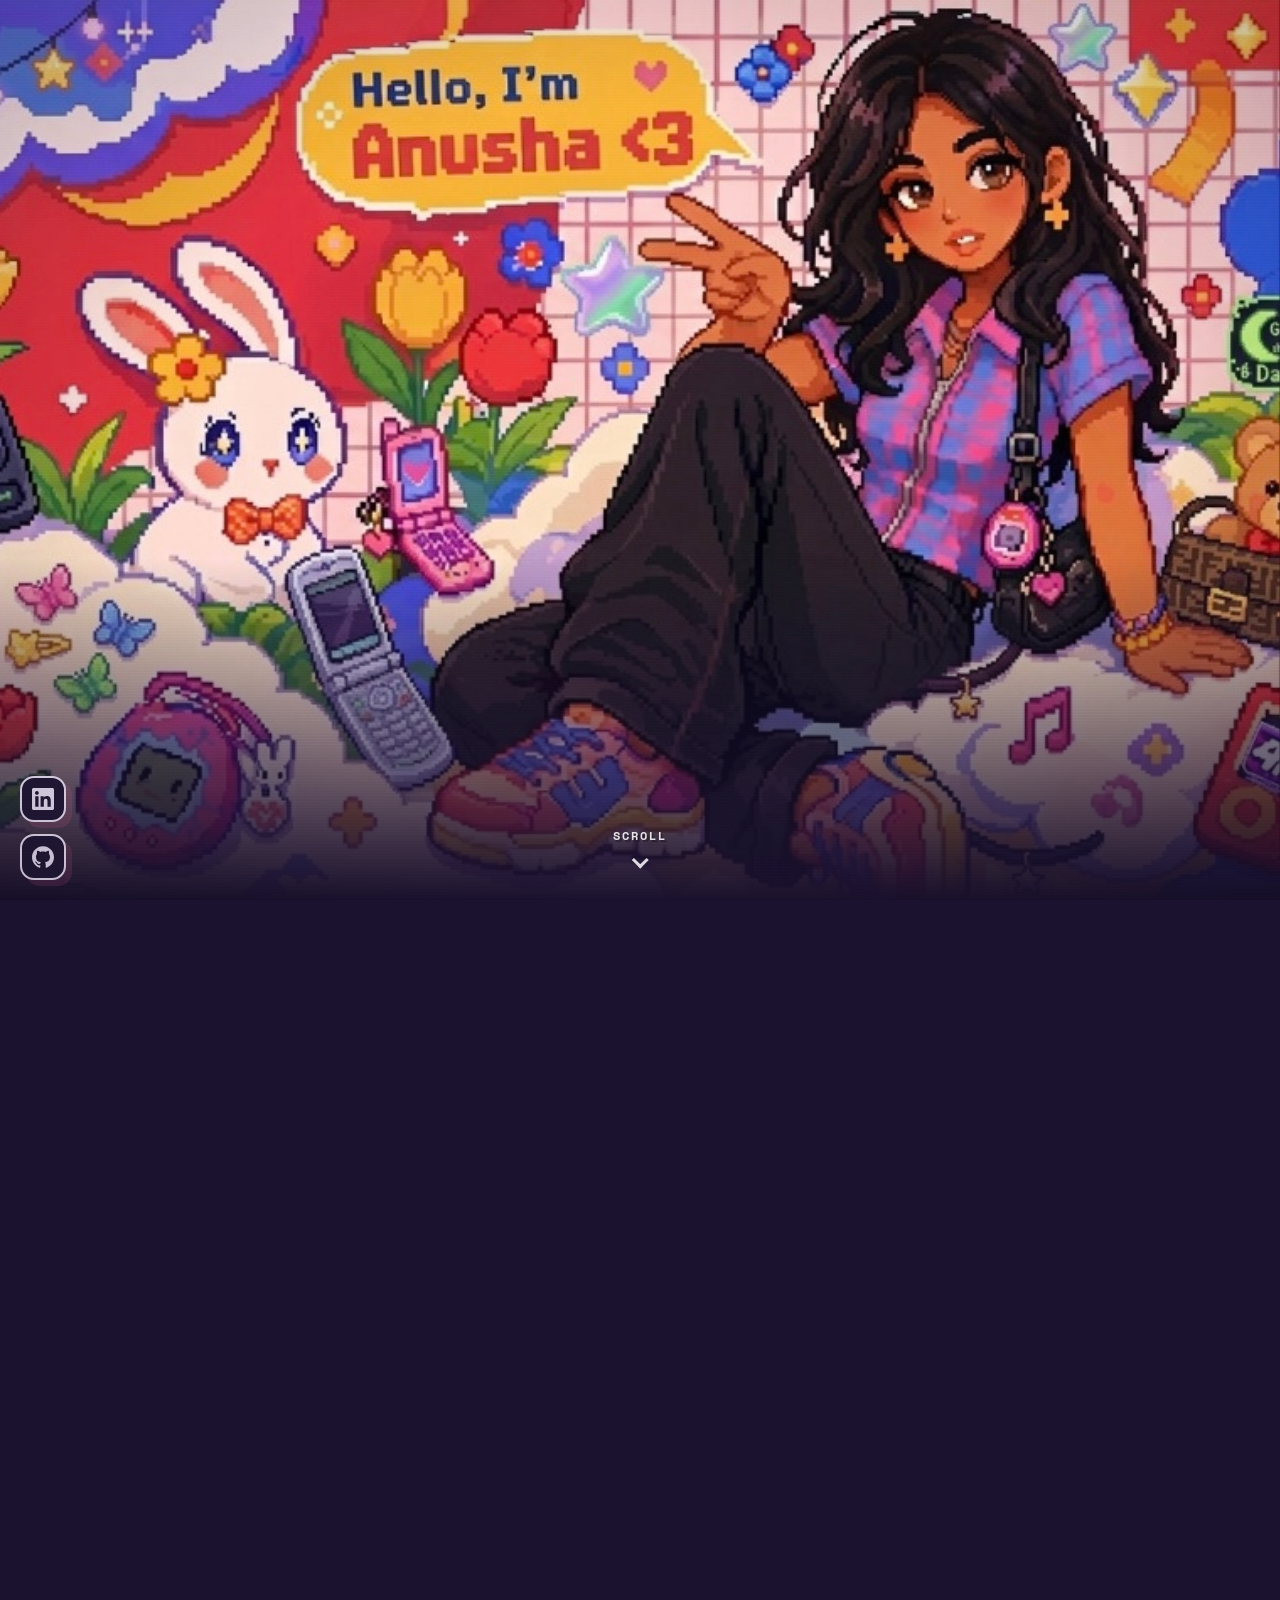
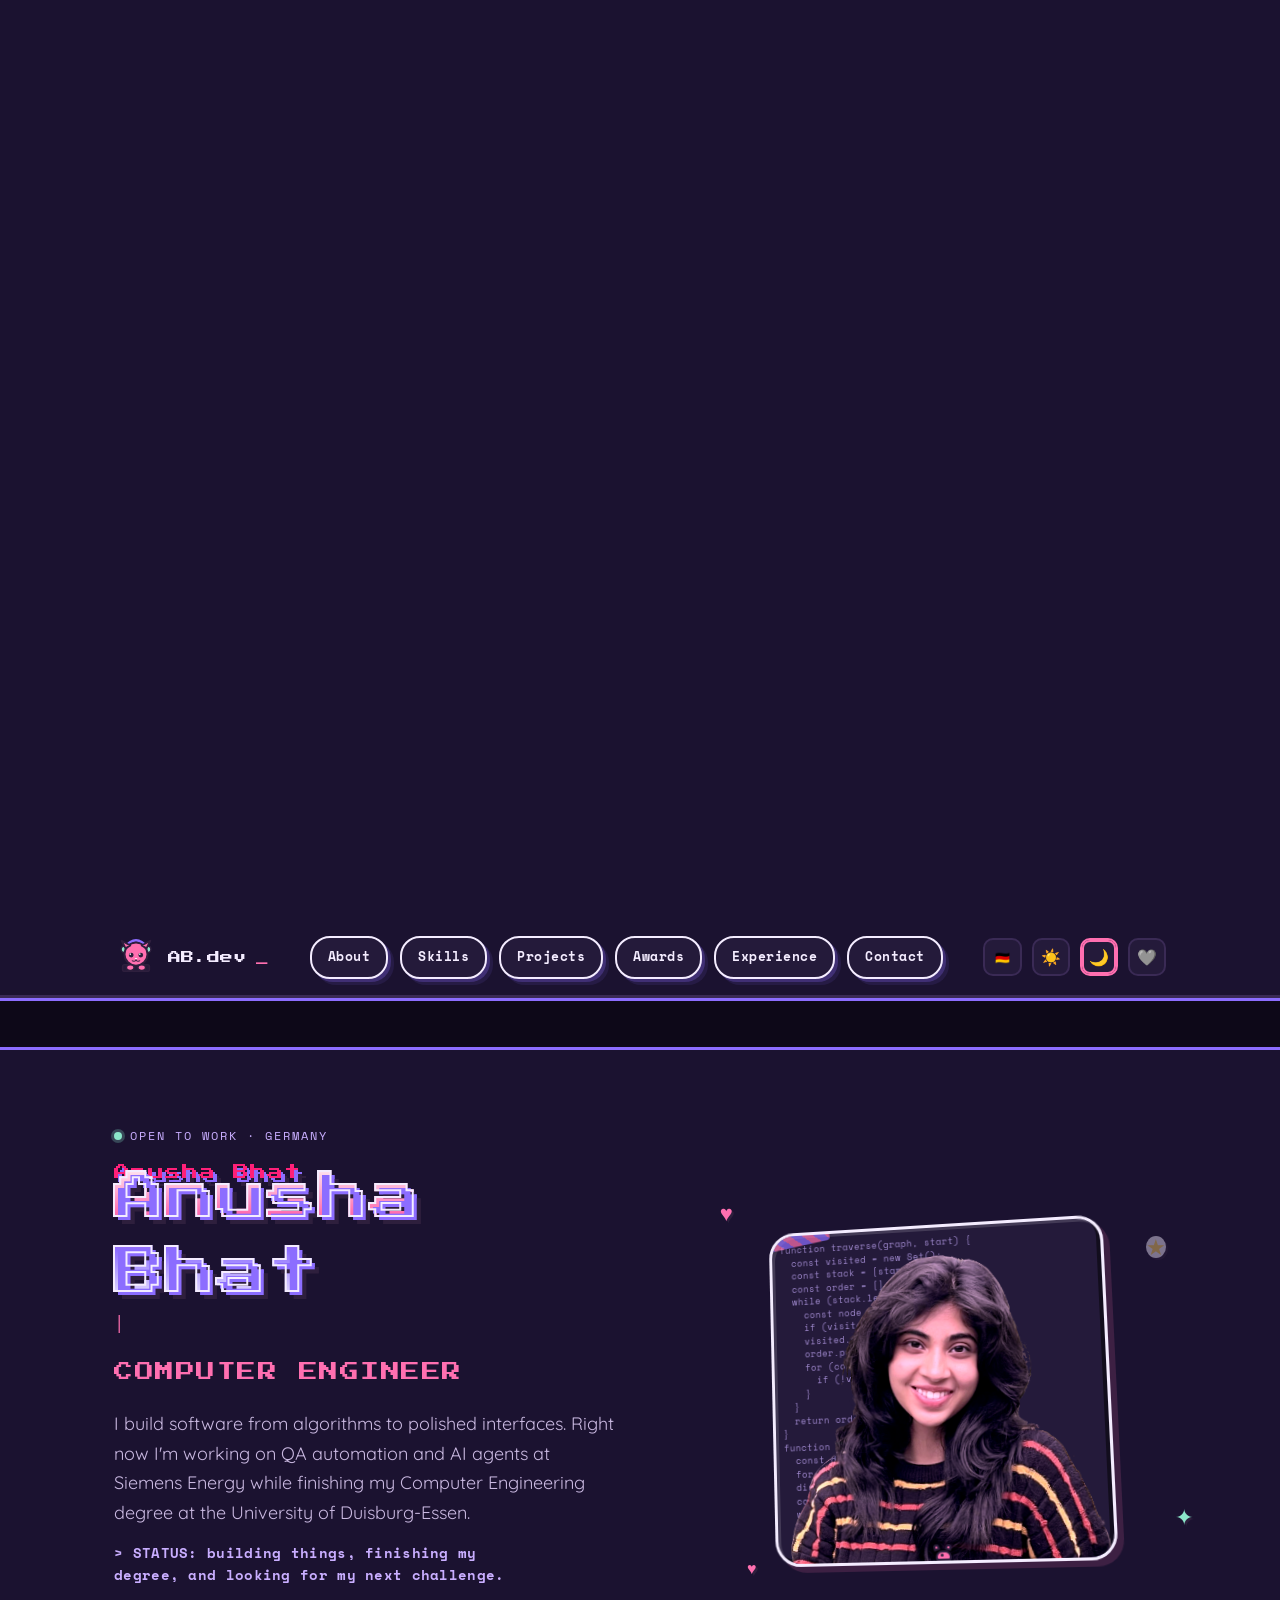
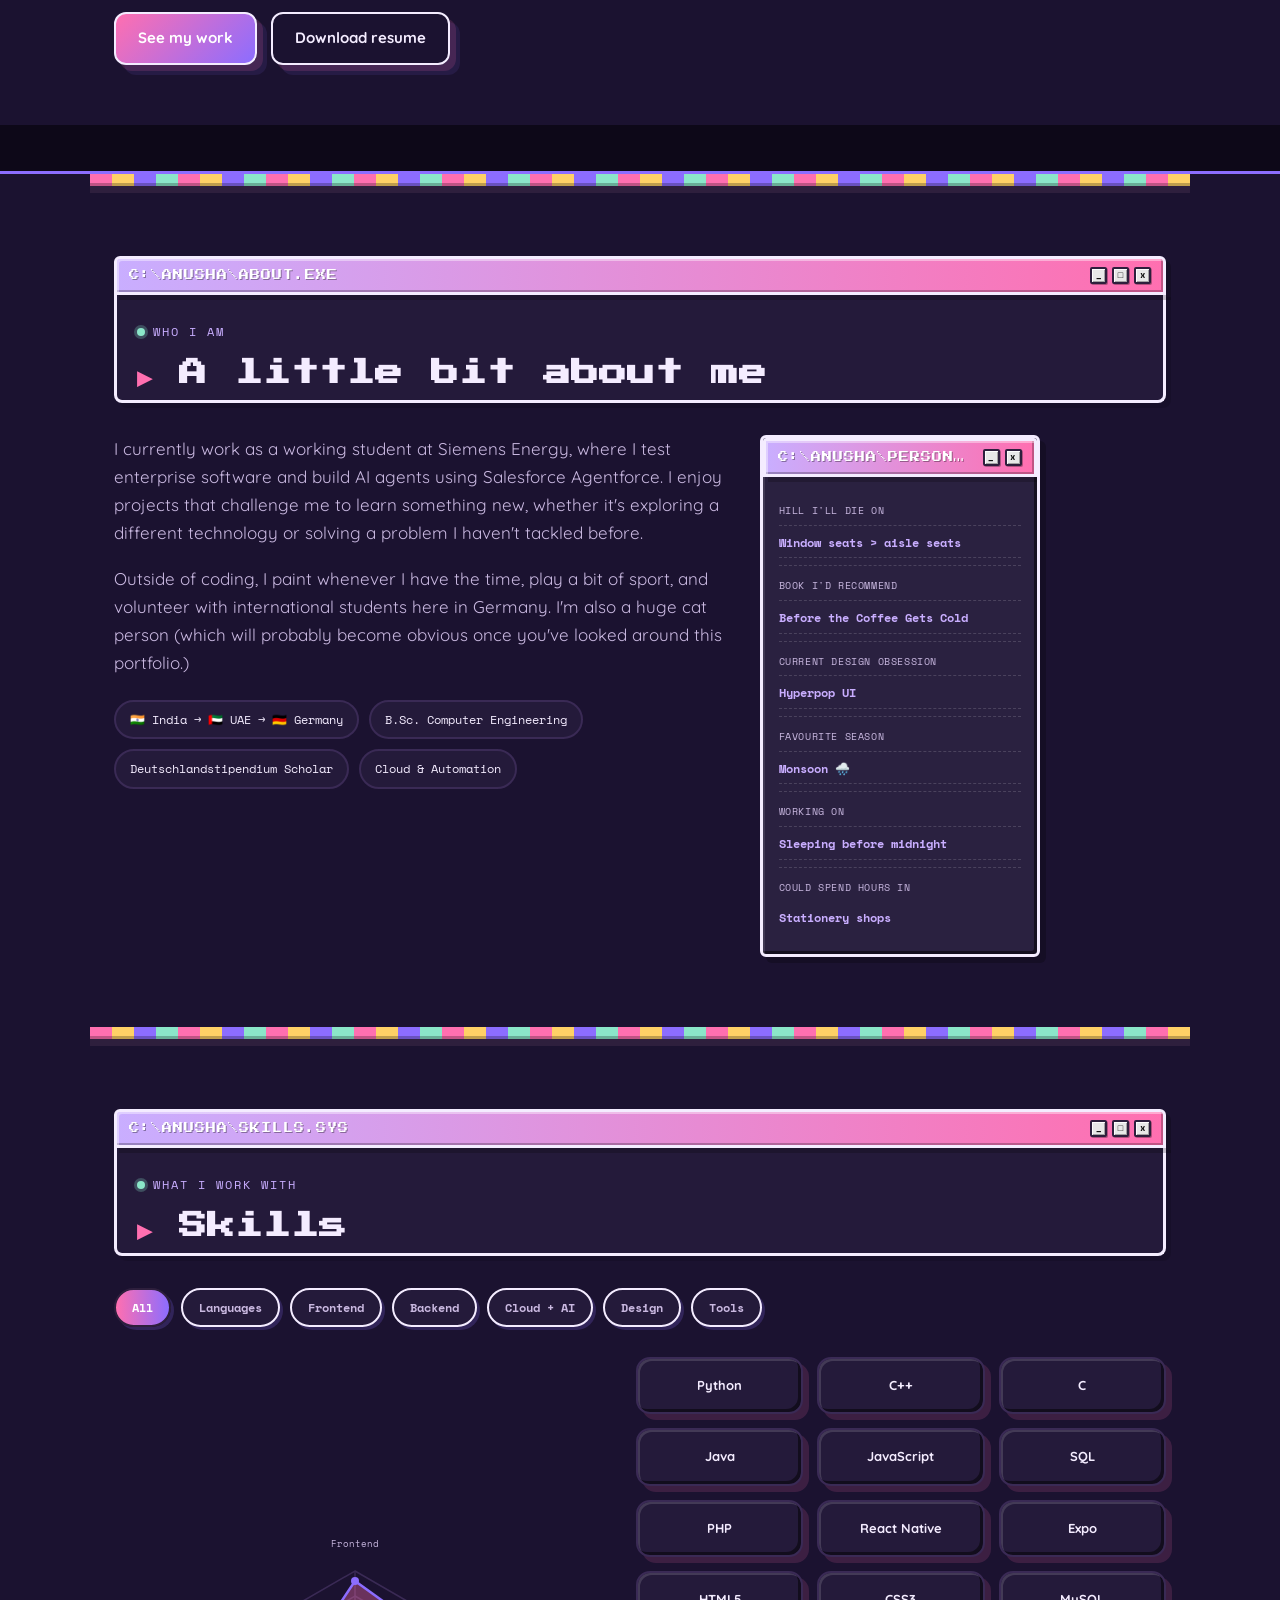
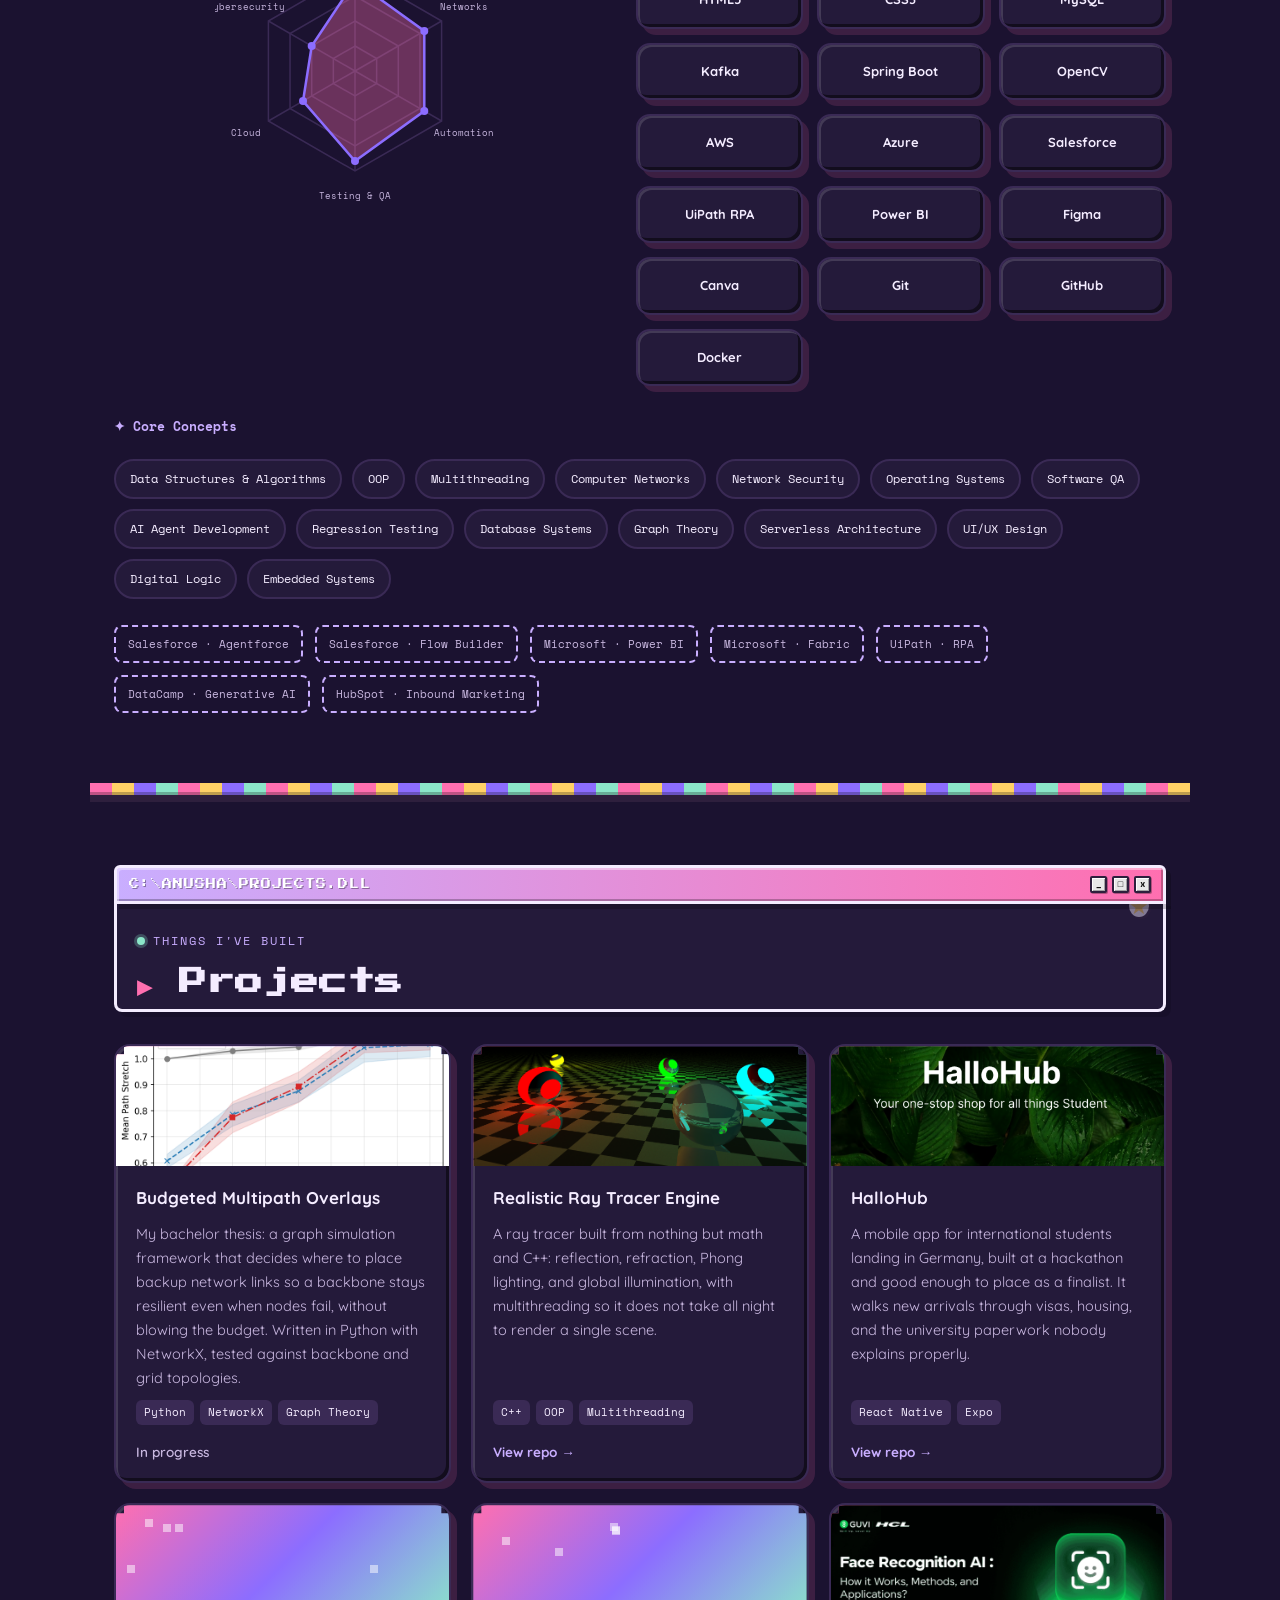
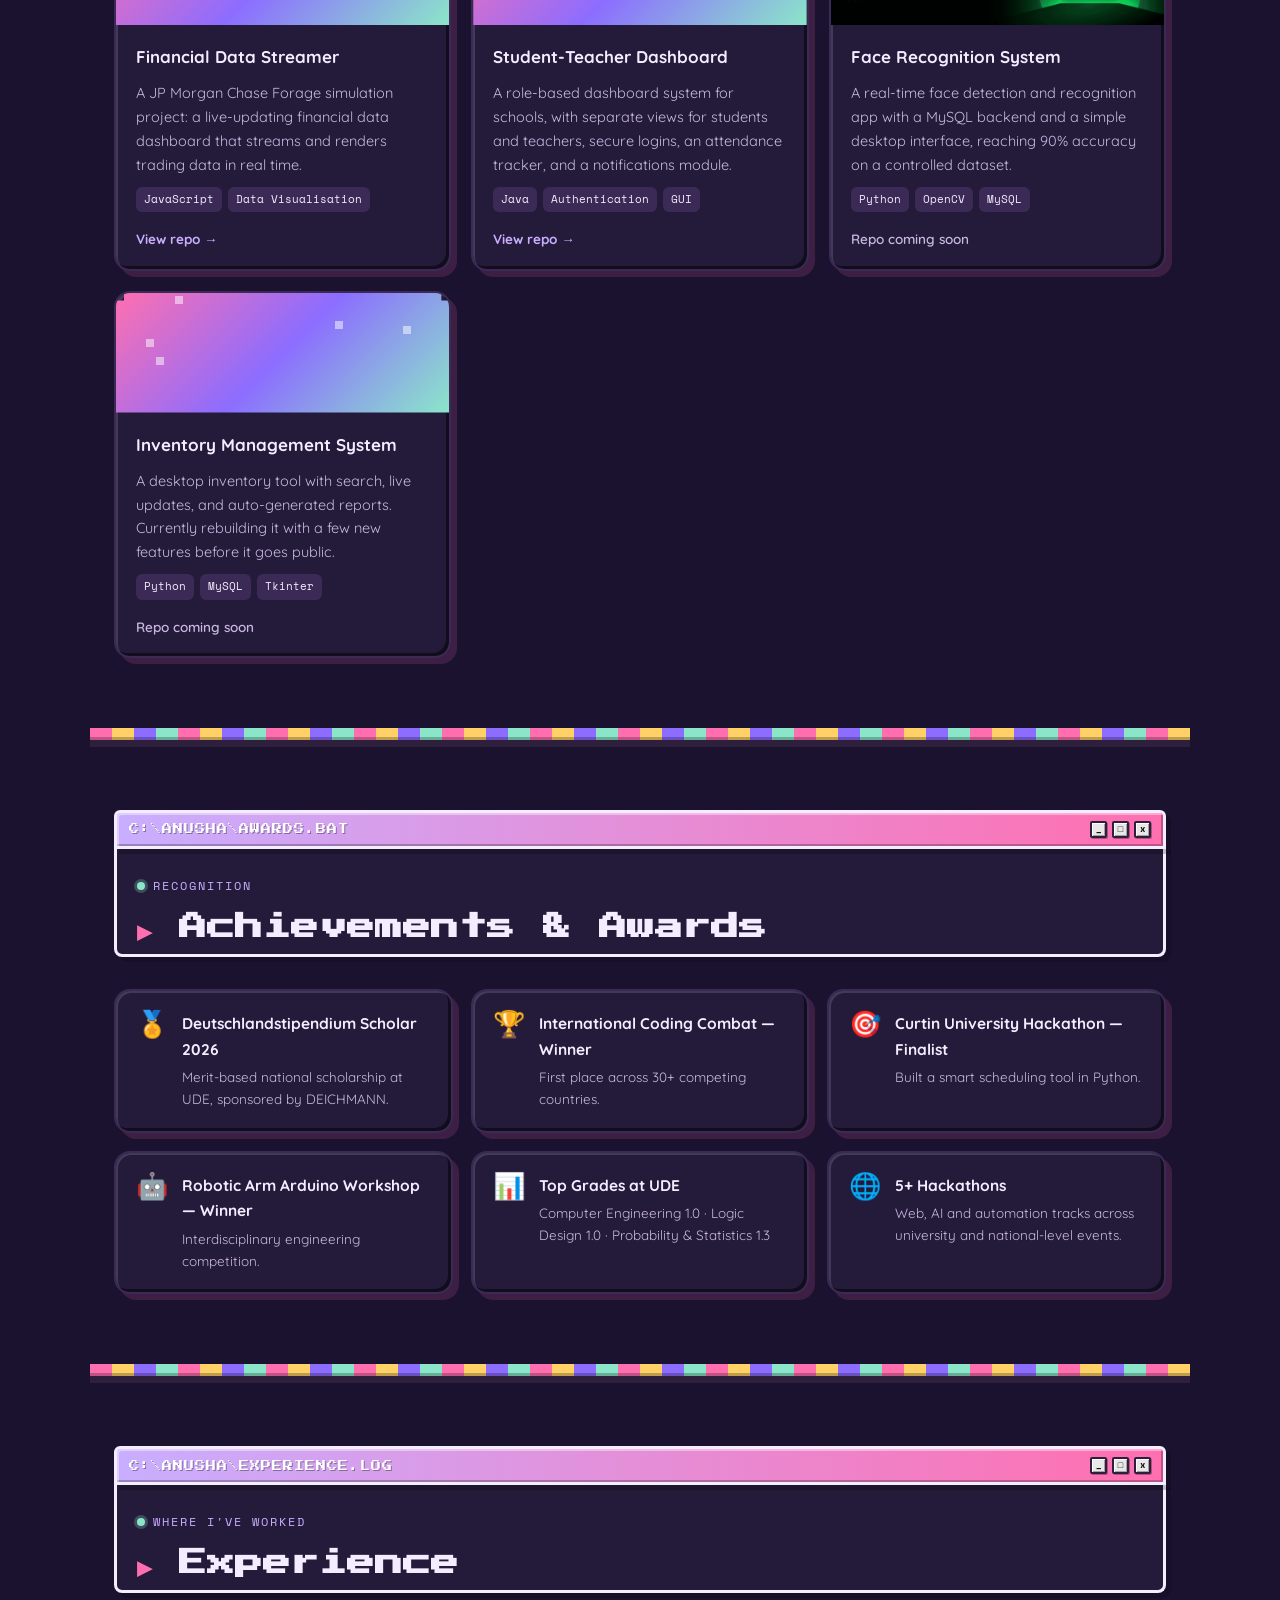
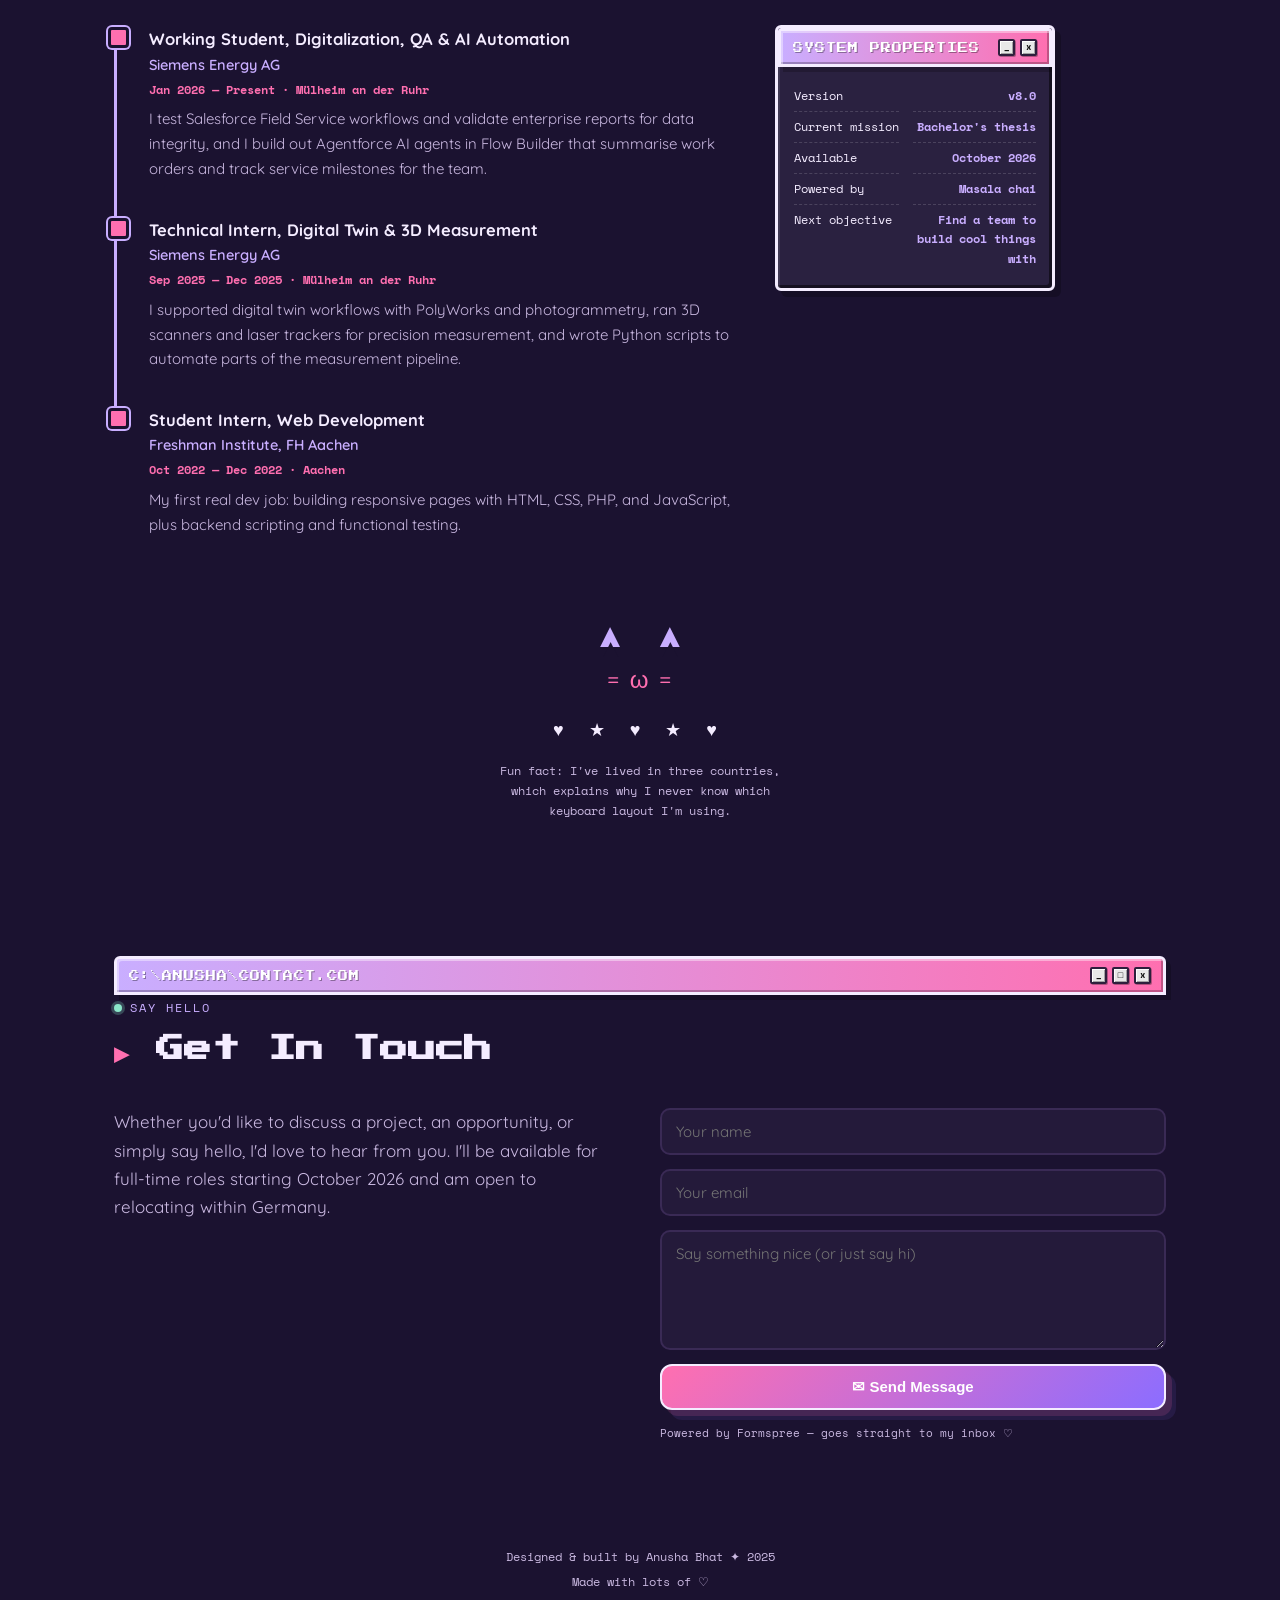
==== commit 3bbb1725: "Final touch ups (new banner and marquee ticker)" ====
--- a/index.html
+++ b/index.html
@@ -36,7 +36,7 @@
 <div class="hero-pin" id="heroPin">
   <div class="hero-sticky">
     <div class="hero-img-wrap" id="heroImgWrap">
-      <img class="hero-zoom-img" id="heroZoomImg" src="images/hero-illustration.png" alt="Pixel-art illustration of Anusha, hand-drawn, sitting cross-legged surrounded by kawaii props">
+      <img class="hero-zoom-img" id="heroZoomImg" src="images/hero-illustration.jpg" alt="Pixel illustration of mee">
     </div>
     <div class="hero-zoom-overlay"></div>
     <div class="scroll-cue no-boring" id="scrollCue"><span>Scroll</span><span class="chevron"></span></div>
@@ -100,21 +100,18 @@
 </header>
 
 <div class="marquee-wrap no-boring" aria-hidden="true">
-  <div class="marquee-track">
-    <span>★</span>PYTHON<span>★</span>C++<span>★</span>JAVA<span>★</span>REACT NATIVE<span>★</span>SALESFORCE AGENTFORCE<span>★</span>OPEN TO WORK OCT 2026<span>★</span>AWS<span>★</span>AZURE<span>★</span>PHP<span>★</span>MYSQL<span>★</span>DOCKER<span>★</span>SLIGHTLY TOO MANY BROWSER TABS OPEN<span>★</span>UIPATH RPA<span>★</span>POWER BI<span>★</span>GRAPH THEORY<span>★</span>IT WORKED FIRST TRY (ONCE)<span>★</span>
-    <span>★</span>PYTHON<span>★</span>C++<span>★</span>JAVA<span>★</span>REACT NATIVE<span>★</span>SALESFORCE AGENTFORCE<span>★</span>OPEN TO WORK OCT 2026<span>★</span>AWS<span>★</span>AZURE<span>★</span>PHP<span>★</span>MYSQL<span>★</span>DOCKER<span>★</span>SLIGHTLY TOO MANY BROWSER TABS OPEN<span>★</span>UIPATH RPA<span>★</span>POWER BI<span>★</span>GRAPH THEORY<span>★</span>IT WORKED FIRST TRY (ONCE)<span>★</span>
-  </div>
+  <div class="marquee-track" id="marqueeTop"></div>
 </div>
 
 <section class="hero">
   <div>
-    <div class="eyebrow"><span class="dot"></span> <span data-en="OPEN TO WORK · MÜLHEIM AN DER RUHR, DE" data-de="OFFEN FÜR ARBEIT · MÜLHEIM AN DER RUHR, DE">OPEN TO WORK · MÜLHEIM AN DER RUHR, DE</span></div>
+    <div class="eyebrow"><span class="dot"></span> <span data-en="OPEN TO WORK · GERMANY " data-de="OFFEN FÜR ARBEIT ·  DEUTSCHLAND">OPEN TO WORK · GERMANY</span></div>
     <h1 class="chrome-text sparkle glitch" id="heroName" data-text=""></h1><span class="type-cursor" id="typeCursor">|</span>
     <span class="role" data-en="computer engineer" data-de="Informatikingenieurin">computer engineer</span>
-    <p class="lede" data-en="I build software from algorithms to polished interfaces. Right now I'm working on QA automation and AI agents at Siemens Energy while finishing my Computer Engineering degree at the University of Duisburg-Essen." data-de="Ich baue Software von Algorithmen bis zu ausgefeilten Interfaces. Aktuell arbeite ich an QA-Automatisierung und KI-Agenten bei Siemens Energy und schließe gleichzeitig mein Informatikstudium an der Universität Duisburg-Essen ab.">
+    <p class="lede" data-en="I build software, from algorithms to polished interfaces. Right now I'm working on QA automation and AI agents at Siemens Energy while finishing my Computer Engineering degree at the University of Duisburg-Essen." data-de="Ich baue Software, von Algorithmen bis zu ausgefeilten Interfaces. Aktuell arbeite ich an QA-Automatisierung und KI-Agenten bei Siemens Energy und schließe gleichzeitig mein Informatikstudium an der Universität Duisburg-Essen ab.">
       I build software from algorithms to polished interfaces. Right now I'm working on QA automation and AI agents at Siemens Energy while finishing my Computer Engineering degree at the University of Duisburg-Essen.
     </p>
-    <p class="status-line" data-en="&gt; STATUS: building things, finishing my degree, and looking for my next challenge." data-de="&gt; STATUS: Ich baue Dinge, schließe mein Studium ab und suche meine nächste Herausforderung.">
+    <p class="status-line" data-en="&gt; STATUS: Building things, finishing my degree, and looking for my next challenge." data-de="&gt; STATUS: Ich baue Dinge, schließe mein Studium ab und suche meine nächste Herausforderung.">
       &gt; STATUS: building things, finishing my degree, and looking for my next challenge.
     </p>
     <div class="btn-row">
@@ -128,6 +125,12 @@
     <span class="pix-sprite mint no-boring" style="bottom:10%; right:-6%; animation-delay:1.6s;">✦</span>
     <span class="pix-sprite heart no-boring" style="bottom:-4%; left:8%; animation-delay:1.2s; font-size:16px;">♥</span>
     <div class="photo-frame plinth" id="photoFrame">
+      <img
+    src="images/profile.png"
+    alt="Portrait of Anusha"
+    class="profile-photo"
+/>
+
       <div class="washi no-boring"></div>
       <div class="bg-code">function traverse(graph, start) {
   const visited = new Set();
@@ -167,10 +170,7 @@
 </section>
 
 <div class="marquee-wrap no-boring" aria-hidden="true" style="border-top:none;">
-  <div class="marquee-track" style="animation-duration:22s;">
-    <span>♥</span>DUISBURG-ESSEN<span>♥</span>SIEMENS ENERGY<span>♥</span>DEUTSCHLANDSTIPENDIUM<span>♥</span>HACKATHON FINALIST x5<span>♥</span>LOVE DESIGNING<span>♥</span>PROBABLY WORKING ON MY NEXT VERSION OF THIS PORTFOLIO<span>♥</span>THIS IS THE 8TH ONE IN TWO MONTHS<span>♥</span>
-    <span>♥</span>DUISBURG-ESSEN<span>♥</span>SIEMENS ENERGY<span>♥</span>DEUTSCHLANDSTIPENDIUM<span>♥</span>HACKATHON FINALIST x5<span>♥</span>LOVE DESIGNING<span>♥</span>PROBABLY WORKING ON MY NEXT VERSION OF THIS PORTFOLIO<span>♥</span>THIS IS THE 8TH ONE IN TWO MONTHS<span>♥</span>
-  </div>
+  <div class="marquee-track" id="marqueeBottom" style="animation-duration:22s;"></div>
 </div>
 
 <section id="about" class="tint">
@@ -181,14 +181,14 @@
   </div>
   <div class="about-grid reveal" style="max-width:none; display:grid; grid-template-columns:1.5fr 1fr; gap:36px; align-items:start;">
     <div>
-      <p data-en="I currently work as a working student at Siemens Energy, where I test enterprise software and build AI agents using Salesforce Agentforce. I enjoy projects that make me learn something new — whether that's writing a ray tracer in C++ from scratch, building a mobile app in a weekend at a hackathon, or modelling network resilience for my thesis." data-de="Ich arbeite derzeit als Werkstudentin bei Siemens Energy, wo ich Unternehmenssoftware teste und KI-Agenten mit Salesforce Agentforce entwickle. Ich mag Projekte, bei denen ich etwas Neues lerne — ob das bedeutet, einen Ray Tracer in C++ von Grund auf zu schreiben, an einem Hackathon-Wochenende eine App zu bauen, oder Netzwerkresilienz für meine Abschlussarbeit zu modellieren.">
-        I currently work as a working student at Siemens Energy, where I test enterprise software and build AI agents using Salesforce Agentforce. I enjoy projects that make me learn something new — whether that's writing a ray tracer in C++ from scratch, building a mobile app in a weekend at a hackathon, or modelling network resilience for my thesis.
-      </p>
-      <p data-en="Outside of code, I paint when I have time for it, play a bit of sport, and volunteer with international students here in Germany, helping new arrivals find their footing the way people once helped me find mine. I'm also a major cat person — you'll probably notice soon." data-de="Neben dem Programmieren male ich, wenn ich Zeit dafür finde, treibe ein bisschen Sport und engagiere mich für internationale Studierende hier in Deutschland — ich helfe neuen Ankömmlingen, sich einzuleben, so wie mir damals geholfen wurde. Außerdem bin ich ein großer Katzenmensch — das wirst du bestimmt bald merken." style="margin-top:18px;">
-        Outside of code, I paint when I have time for it, play a bit of sport, and volunteer with international students here in Germany, helping new arrivals find their footing the way people once helped me find mine. I'm also a major cat person — you'll probably notice soon.
-      </p>
+      <p data-en="I currently work as a working student at Siemens Energy, where I test enterprise software and build AI agents using Salesforce Agentforce. I enjoy projects that challenge me to learn something new, whether it's exploring a different technology or solving a problem I haven't tackled before." data-de="Ich arbeite derzeit als Werkstudentin bei Siemens Energy, wo ich Unternehmenssoftware teste und KI-Agenten mit Salesforce Agentforce entwickle. Ich arbeite gerne an Projekten, bei denen ich etwas Neues lernen kann – sei es eine neue Technologie zu entdecken oder ein Problem zu lösen, mit dem ich mich bisher noch nicht beschäftigt habe.">
+        I currently work as a working student at Siemens Energy, where I test enterprise software and build AI agents using Salesforce Agentforce. I enjoy projects that challenge me to learn something new, whether it's exploring a different technology or solving a problem I haven't tackled before.
+      </p>   
+      <p data-en="Outside of coding, I paint whenever I have the time, play a bit of sport, and volunteer with international students here in Germany. I'm also a huge cat person (which will probably become obvious once you've looked around this portfolio.)" data-de="Außerhalb des Programmierens male ich, wann immer ich Zeit finde, treibe ein bisschen Sport und engagiere mich für internationale Studierende hier in Deutschland. Ich bin außerdem ein großer Katzenmensch (was dir wahrscheinlich auffallen wird, sobald du dich auf dieser Website umsiehst)." style="margin-top:18px;">
+        Outside of coding, I paint whenever I have the time, play a bit of sport, and volunteer with international students here in Germany. I'm also a huge cat person (which will probably become obvious once you've looked around this portfolio.)
+      </p>     
       <div class="chip-row">
-        <span class="chip">🇮🇳 India → 🇦🇪 Dubai → 🇩🇪 Germany</span>
+        <span class="chip">🇮🇳 India → 🇦🇪 UAE → 🇩🇪 Germany</span>
         <span class="chip">B.Sc. Computer Engineering</span>
         <span class="chip">Deutschlandstipendium Scholar</span>
         <span class="chip">Cloud & Automation</span>
@@ -196,7 +196,7 @@
     </div>
     <div class="win98-widget no-boring">
       <div class="win98-bar"><span class="win98-title">C:\ANUSHA\PERSONAL.LOG</span><span class="win98-btns"><span>_</span><span>x</span></span></div>
-      <div class="win98-widget-body">
+      <div class="win98-widget-body stacked">
         <div class="wrow"><span data-en="Hill I'll die on" data-de="Unumstößliche Meinung">Hill I'll die on</span><span class="wval" data-en="Window seats > aisle seats" data-de="Fensterplatz > Gangplatz">Window seats > aisle seats</span></div>
         <div class="wrow"><span data-en="Book I'd recommend" data-de="Buchempfehlung">Book I'd recommend</span><span class="wval" data-en="Before the Coffee Gets Cold" data-de="Solange der Kaffee noch heiß ist">Before the Coffee Gets Cold</span></div>
         <div class="wrow"><span data-en="Current design obsession" data-de="Aktuelle Design-Obsession">Current design obsession</span><span class="wval">Hyperpop UI</span></div>
@@ -257,7 +257,6 @@
         <div class="wrow"><span data-en="Version" data-de="Version">Version</span><span class="wval">v8.0</span></div>
         <div class="wrow"><span data-en="Current mission" data-de="Aktuelle Mission">Current mission</span><span class="wval" data-en="Bachelor's thesis" data-de="Bachelorarbeit">Bachelor's thesis</span></div>
         <div class="wrow"><span data-en="Available" data-de="Verfügbar ab">Available</span><span class="wval" data-en="October 2026" data-de="Oktober 2026">October 2026</span></div>
-        <div class="wrow"><span data-en="Location" data-de="Standort">Location</span><span class="wval">Mülheim an der Ruhr</span></div>
         <div class="wrow"><span data-en="Powered by" data-de="Angetrieben von">Powered by</span><span class="wval" data-en="Masala chai" data-de="Masala Chai">Masala chai</span></div>
         <div class="wrow"><span data-en="Next objective" data-de="Nächstes Ziel">Next objective</span><span class="wval" data-en="Find a team to build cool things with" data-de="Ein Team finden, um coole Dinge zu bauen">Find a team to build cool things with</span></div>
       </div>
@@ -297,7 +296,7 @@
 </section>
 
 <footer>
-  <span data-en="Designed &amp; built by Anusha Bhat ✦ Mülheim an der Ruhr, Germany ✦ 2025" data-de="Gestaltet &amp; entwickelt von Anusha Bhat ✦ Mülheim an der Ruhr, Deutschland ✦ 2025">Designed &amp; built by Anusha Bhat ✦ Mülheim an der Ruhr, Germany ✦ 2025</span>
+  <span data-en="Designed &amp; built by Anusha Bhat ✦ 2025" data-de="Gestaltet &amp; entwickelt von Anusha Bhat ✦ 2025">Designed &amp; built by Anusha Bhat ✦ 2025</span>
   <span data-en="Made with lots of ♡" data-de="Gemacht mit viel ♡">Made with lots of ♡</span>
 </footer>
 
--- a/style.css
+++ b/style.css
@@ -326,7 +326,7 @@
 .hero-art{ position:relative; display:flex; align-items:center; justify-content:center; perspective:900px; }
 .photo-frame{
   position:relative; width:340px; height:340px; border-radius:26px;
-  background:var(--card); border:3px solid var(--ink);
+  background:var(--night-card); border:3px solid #f4ecff;
   display:flex; align-items:center; justify-content:center; overflow:hidden;
   box-shadow:
     inset 3px 3px 0 var(--bevel-hi),
@@ -344,12 +344,12 @@
     10px 10px 0 rgba(140,109,255,0.3);
 }
 [data-theme="dark"] .photo-frame{ border-color:#f4ecff; }
-[data-theme="boring"] .photo-frame{ transform:none !important; }
+[data-theme="boring"] .photo-frame{ transform:none !important; background:#0d0818; border-color:#cccccc; }
 .photo-frame .placeholder-note{ font-family:'Space Mono'; font-size:11px; text-align:center; padding:20px; color:var(--text-soft); position:relative; z-index:0; }
-.hero-photo{ position:absolute; inset:0; width:100%; height:100%; object-fit:cover; z-index:1; }
+.profile-photo{ position:absolute; inset:0; width:100%; height:100%; object-fit:cover; z-index:1; }
 .bg-code{
   position:absolute; inset:0; font-family:'Space Mono'; font-size:9px; line-height:1.5; color:var(--lilac);
-  opacity:.35; padding:8px; white-space:pre; overflow:hidden; animation:scrollcode 14s linear infinite;
+  opacity:0.75; padding:8px; white-space:pre; overflow:hidden; animation:scrollcode 14s linear infinite;
   z-index:0;
 }
 @keyframes scrollcode{ from{ transform:translateY(0);} to{ transform:translateY(-50%);} }
@@ -652,12 +652,21 @@
 }
 [data-theme="dark"] .win98-widget{ background:#2a2140; border-color:#f4ecff; }
 .win98-widget .win98-bar{ margin:0; border-radius:3px 3px 0 0; }
-.win98-widget-body{ padding:14px 16px; font-size:12px; color:var(--ink); }
+.win98-widget-body{ padding:14px 16px; font-size:12px; color:var(--ink); display:grid; grid-template-columns:minmax(0,auto) 1fr; column-gap:14px; }
 [data-theme="dark"] .win98-widget-body{ color:#f4ecff; }
-.win98-widget-body .wrow{ display:flex; justify-content:space-between; gap:10px; padding:5px 0; border-bottom:1px dashed rgba(0,0,0,.15); }
-[data-theme="dark"] .win98-widget-body .wrow{ border-bottom:1px dashed rgba(255,255,255,.15); }
-.win98-widget-body .wrow:last-child{ border-bottom:none; }
-.win98-widget-body .wval{ font-weight:700; color:var(--accent2); }
+.win98-widget-body .wrow{ display:contents; }
+.win98-widget-body .wrow > span{ padding:5px 0; border-bottom:1px dashed rgba(0,0,0,.15); overflow-wrap:break-word; min-width:0; }
+[data-theme="dark"] .win98-widget-body .wrow > span{ border-bottom:1px dashed rgba(255,255,255,.15); }
+.win98-widget-body .wrow:last-child > span{ border-bottom:none; }
+.win98-widget-body .wval{ font-weight:700; color:var(--accent2); text-align:right; }
+
+.win98-widget-body.stacked{ display:block; }
+.win98-widget-body.stacked .wrow{ display:block; padding:7px 0; border-bottom:1px dashed rgba(0,0,0,.15); }
+[data-theme="dark"] .win98-widget-body.stacked .wrow{ border-bottom:1px dashed rgba(255,255,255,.15); }
+.win98-widget-body.stacked .wrow:last-child{ border-bottom:none; }
+.win98-widget-body.stacked .wrow > span:first-child{ display:block; font-size:10px; text-transform:uppercase; letter-spacing:.6px; color:var(--text-soft); margin-bottom:2px; }
+.win98-widget-body.stacked .wval{ display:block; text-align:left; }
+
 
 @media (max-width:800px){ .win98-widget{ display:none; } }
 [data-theme="boring"] .win98-widget{ display:none; }
